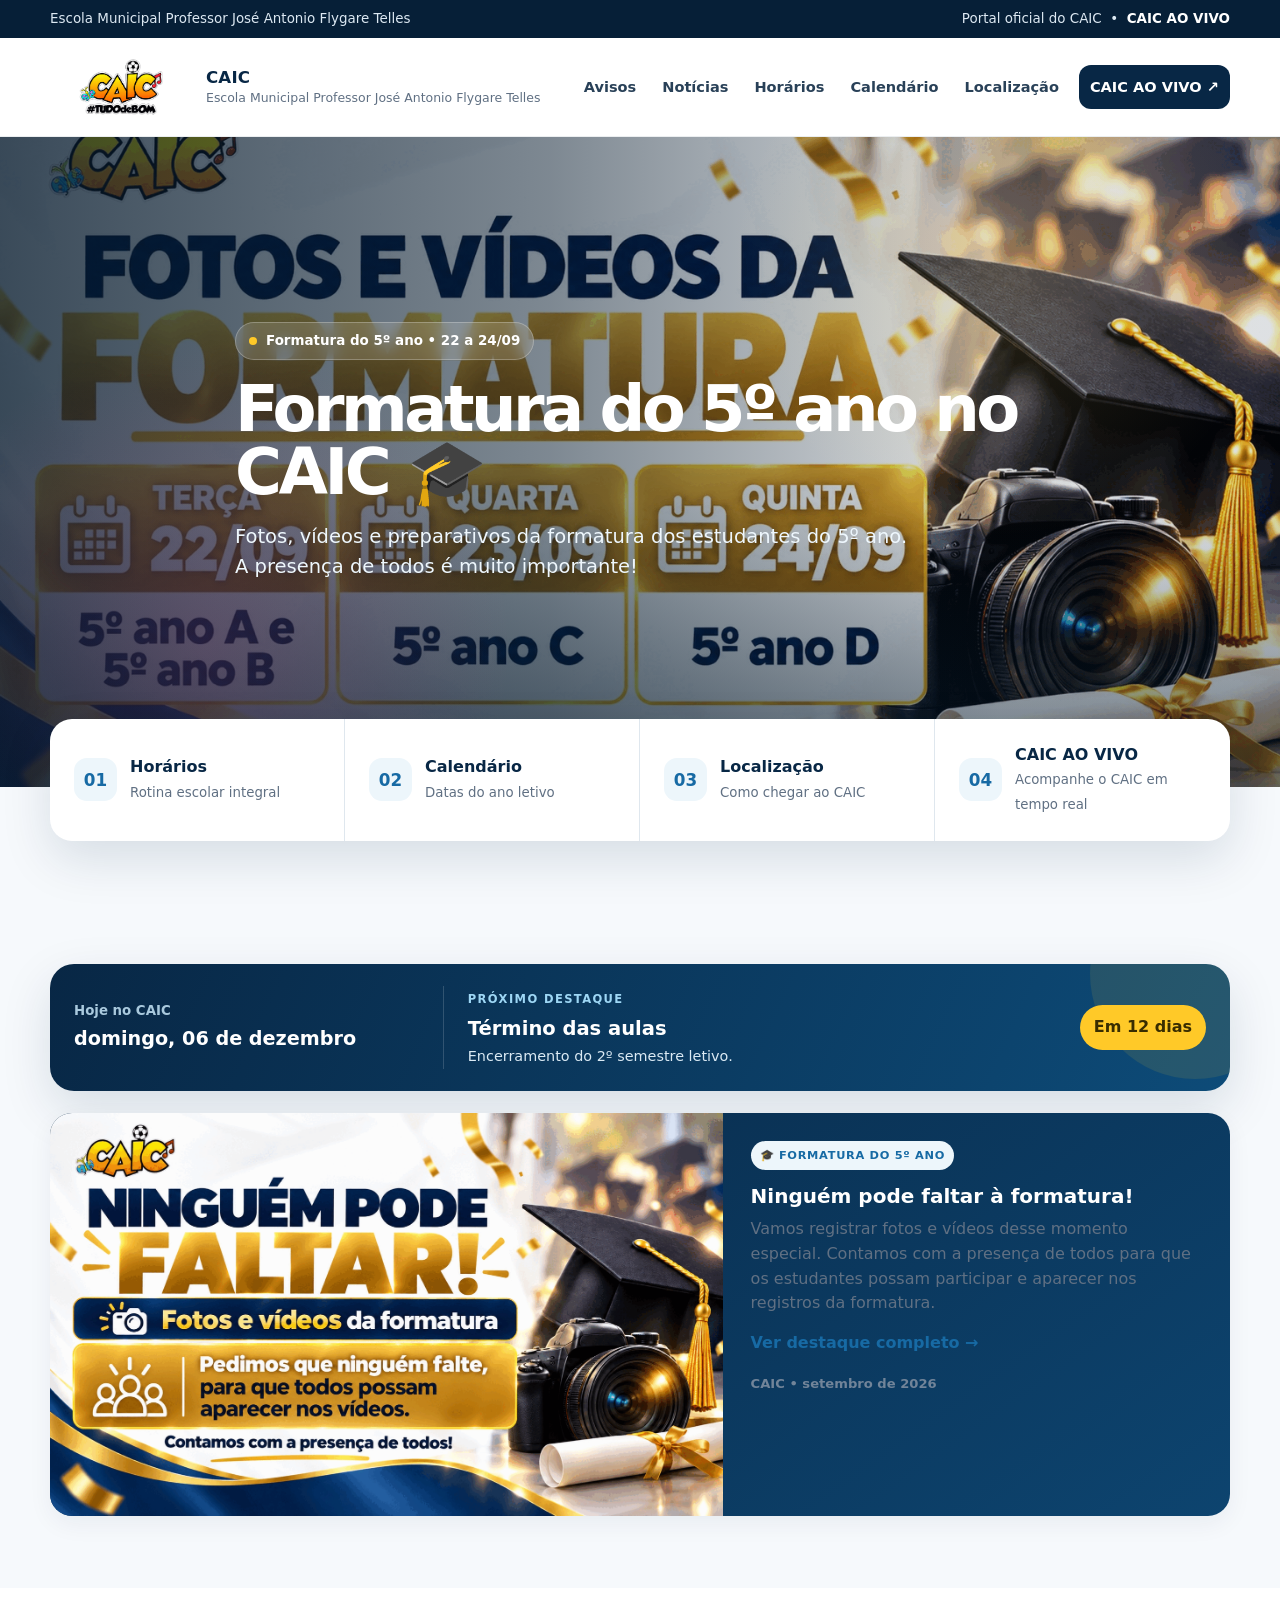
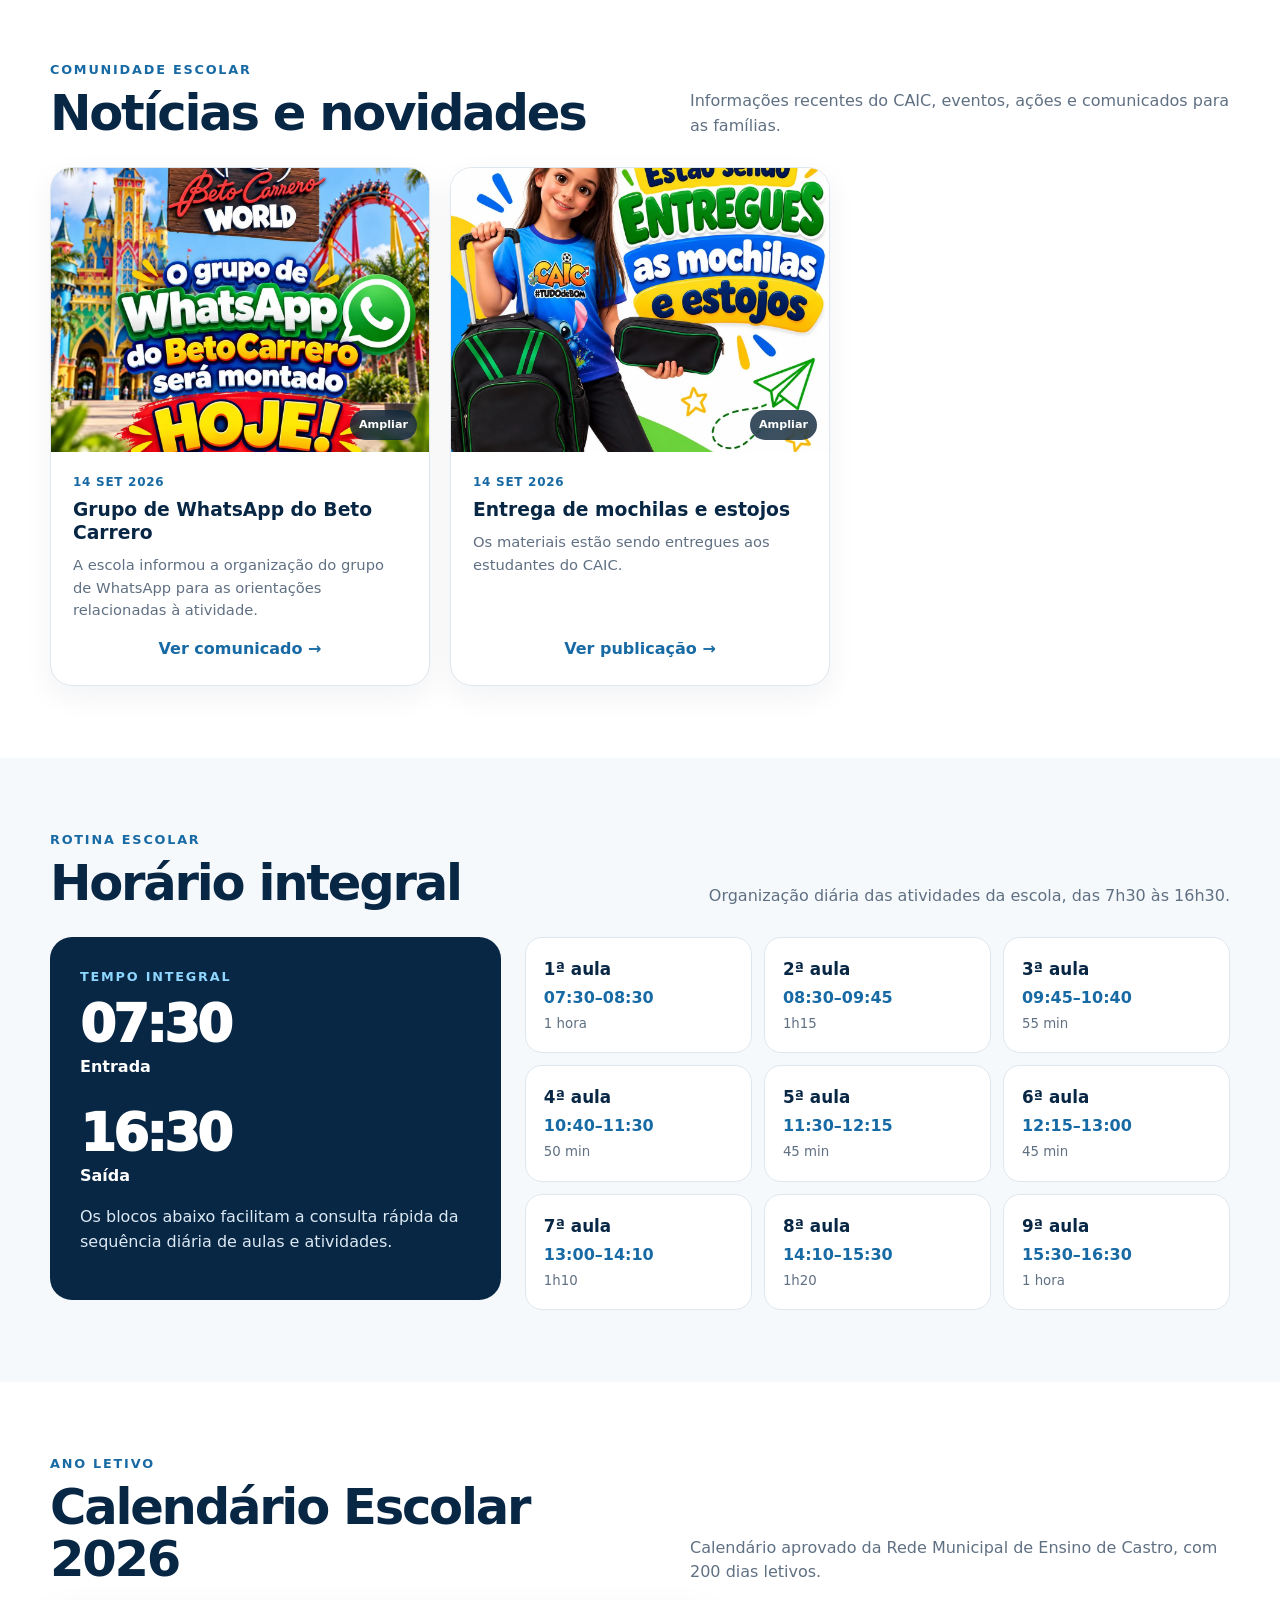
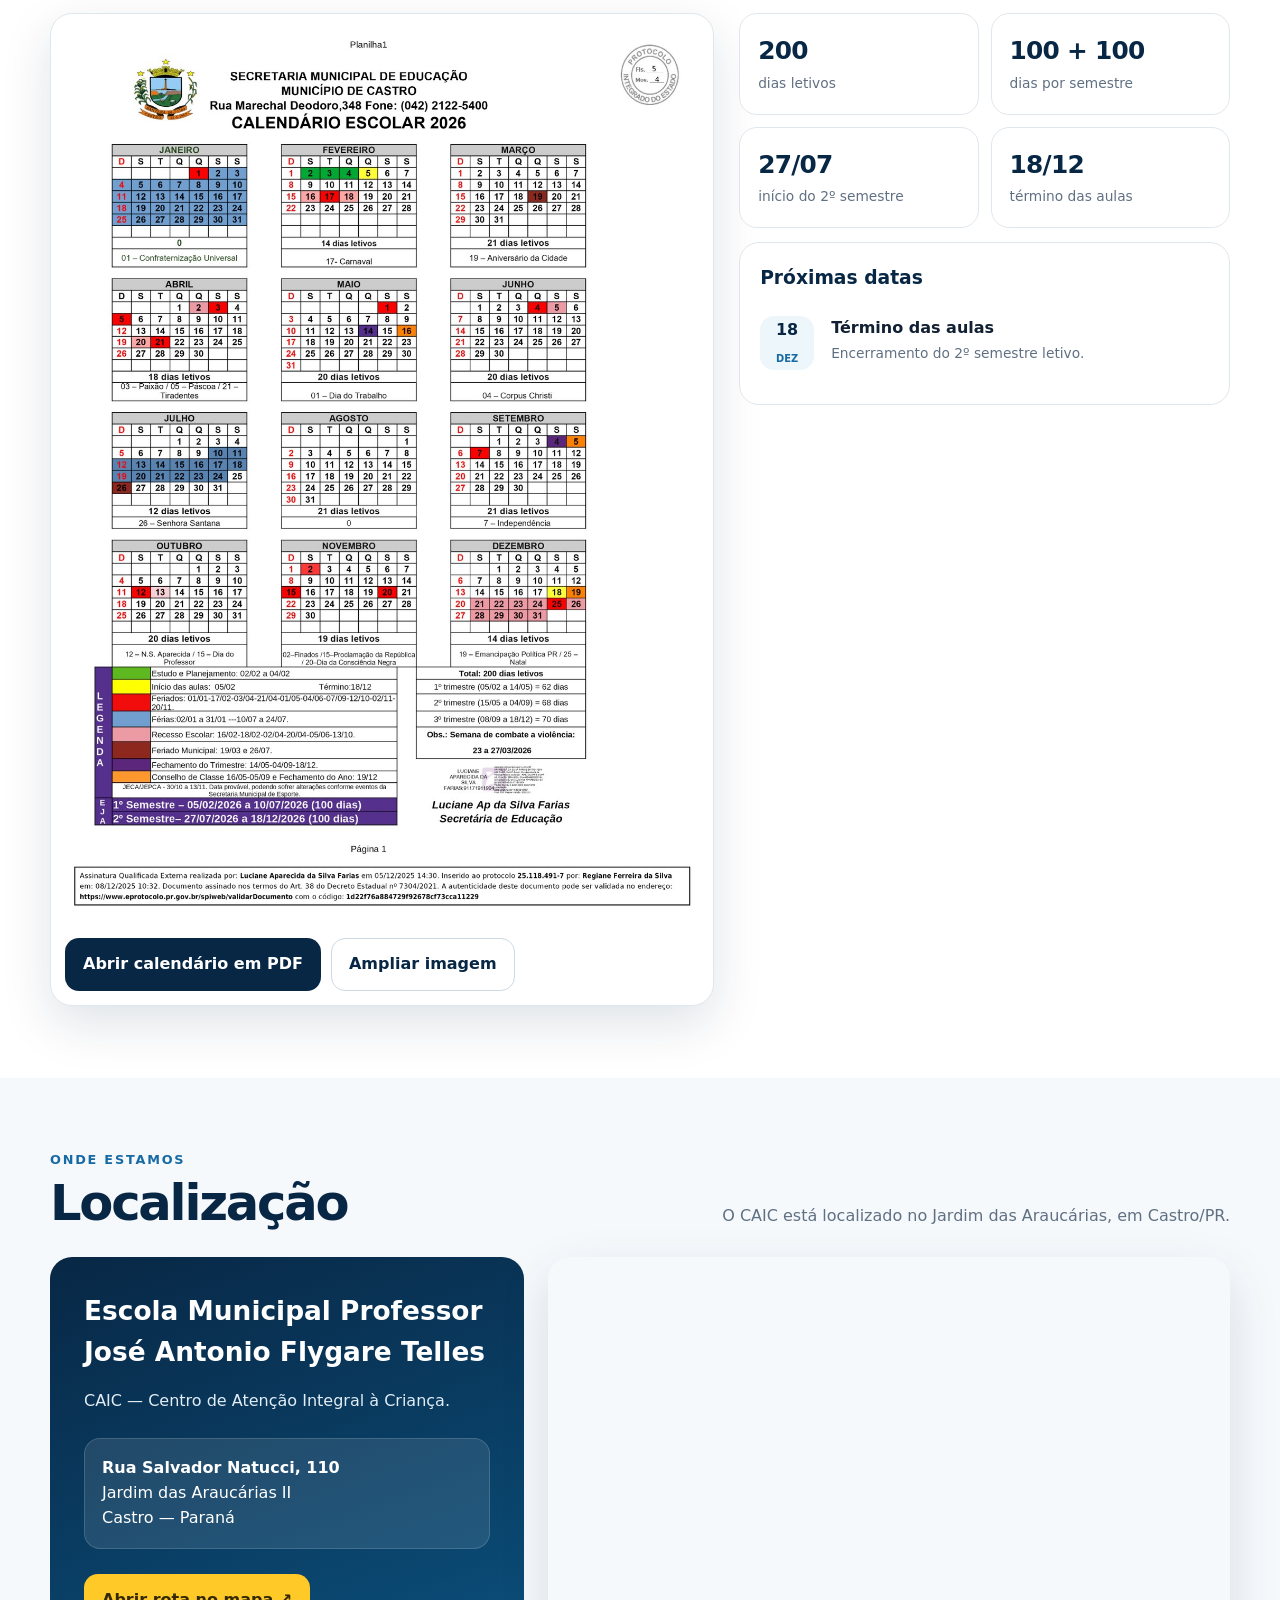
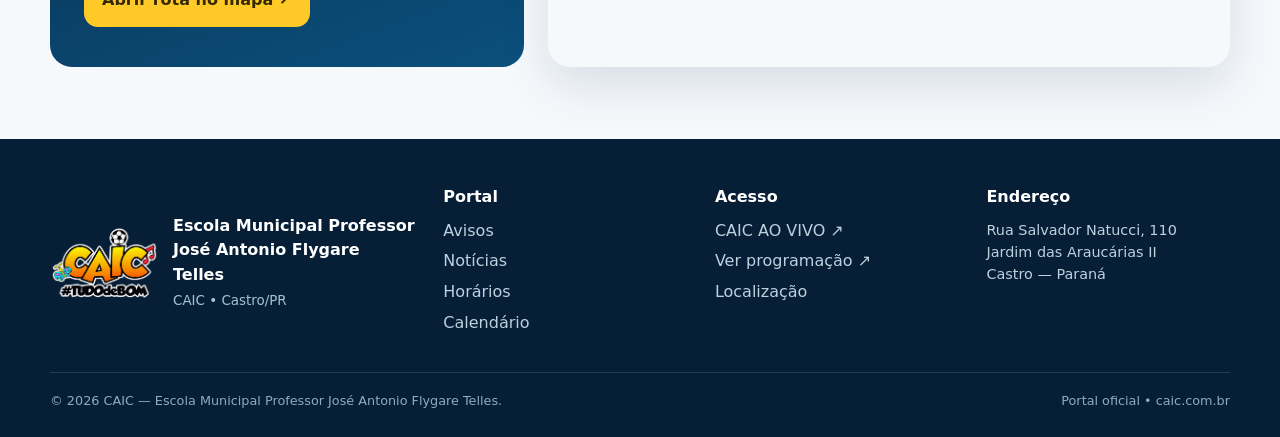
==== index.html @ 5f0a897b "Atualiza site para Formatura do 5º ano" ====
<!doctype html>
<html lang="pt-BR">
<head>
  <meta charset="utf-8" />
  <meta name="viewport" content="width=device-width,initial-scale=1" />
  <meta name="theme-color" content="#082745" />
  <meta name="description" content="Formatura do 5º ano no CAIC — fotos, vídeos e preparativos. Portal oficial do CAIC — Escola Municipal Professor José Antonio Flygare Telles, Castro/PR." />
  <meta name="robots" content="index,follow" />
  <link rel="canonical" href="https://caic.com.br/" />
  <meta property="og:type" content="website" />
  <meta property="og:locale" content="pt_BR" />
  <meta property="og:title" content="CAIC | Escola Municipal Professor José Antonio Flygare Telles" />
  <meta property="og:description" content="Avisos, notícias, horários e calendário do CAIC de Castro/PR." />
  <meta property="og:url" content="https://caic.com.br/" />
  <meta property="og:image" content="https://caic.com.br/assets/fotos_e_v%C3%ADdeos_da_formatura.png" />
  <title>Formatura do 5º ano | CAIC | Escola Municipal Professor José Antonio Flygare Telles</title>
  <style>
    :root{
      --navy:#082745; --navy-2:#0d3a61; --blue:#176aa4; --sky:#eaf5fb;
      --yellow:#ffc928; --orange:#ff8b15; --pink:#e81579; --ink:#122033;
      --muted:#607083; --paper:#fff; --line:#dfe7ee; --green:#32a65a;
      --red:#c43a46; --shadow:0 18px 50px rgba(8,39,69,.13); --radius:22px; --max:1180px;
    }
    *{box-sizing:border-box}
    html{scroll-behavior:smooth;scroll-padding-top:100px}
    body{margin:0;font-family:Inter,ui-sans-serif,system-ui,-apple-system,"Segoe UI",Roboto,Arial,sans-serif;color:var(--ink);background:#f6f9fc;line-height:1.55}
    body.modal-open{overflow:hidden}
    a{color:inherit;text-decoration:none} img{max-width:100%;display:block}
    button{font:inherit}
    .container{width:min(var(--max),calc(100% - 36px));margin:auto}

    .topbar{background:#061f37;color:#dce8f2;font-size:.84rem}
    .topbar .container{min-height:38px;display:flex;align-items:center;justify-content:space-between;gap:16px}
    .topbar a{font-weight:800;color:white}

    header{position:sticky;top:0;z-index:40;background:rgba(255,255,255,.95);backdrop-filter:blur(14px);border-bottom:1px solid rgba(8,39,69,.08)}
    nav{min-height:98px;display:flex;align-items:center;justify-content:space-between;gap:26px}
    .brand{display:flex;align-items:center;gap:14px;min-width:0}
    .brand img{width:142px;height:86px;object-fit:contain}
    .brand-copy{line-height:1.15}
    .brand-copy strong{display:block;color:var(--navy);font-size:1.04rem;letter-spacing:.01em}
    .brand-copy span{display:block;color:var(--muted);font-size:.78rem;margin-top:4px}
    .navlinks{display:flex;gap:4px;align-items:center}
    .navlinks a{padding:11px 11px;border-radius:12px;font-weight:760;color:#294158;font-size:.91rem}
    .navlinks a:hover{background:#eef5fa;color:var(--blue)}
    .navlinks .panel-btn{background:var(--navy);color:white;margin-left:5px}
    .navlinks .panel-btn:hover{background:var(--blue);color:white}
    .menu{display:none;border:0;background:#edf4f8;color:var(--navy);font-size:1.35rem;border-radius:12px;width:44px;height:44px;cursor:pointer}


    .hero::after{
      content:"";
      position:absolute;
      inset:0;
      pointer-events:none;
      background:
        radial-gradient(circle at 78% 20%, rgba(255,214,102,.16), transparent 24%),
        radial-gradient(circle at 16% 78%, rgba(242,73,154,.14), transparent 26%);
      z-index:0;
    }
    .hero .container{position:relative;z-index:1}

    .hero-promo{position:absolute;inset:0;z-index:3;opacity:0;pointer-events:none;transition:opacity .75s ease;overflow:hidden;background:#eef2f5}
    .hero-promo::before{content:"";position:absolute;inset:-28px;background:url('/assets/preparativos_da_formatura_do_5o_ano.png') center/cover no-repeat;filter:blur(24px) brightness(.82);transform:scale(1.08)}
    .hero-promo::after{content:"";position:absolute;inset:0;z-index:1;background:url('/assets/preparativos_da_formatura_do_5o_ano.png') center/contain no-repeat}
    .hero.promo-preparativos .hero-promo,.hero.promo-presenca .hero-promo{opacity:1}
    .hero.promo-presenca .hero-promo::before{background-image:url('/assets/ninguém_pode_faltar_formatura_em_destaque.png')}
    .hero.promo-presenca .hero-promo::after{background-image:url('/assets/ninguém_pode_faltar_formatura_em_destaque.png')}
    @media(max-width:620px){.hero-promo::before{filter:blur(18px) brightness(.82)}.hero-promo::after{background-size:contain;background-position:center;background-repeat:no-repeat}}


    .hero{min-height:650px;position:relative;display:grid;align-items:end;background-image:linear-gradient(90deg,rgba(4,25,44,.78) 0%,rgba(4,25,44,.51) 43%,rgba(4,25,44,.12) 78%),linear-gradient(0deg,rgba(4,25,44,.55),transparent 44%),url('/assets/fotos_e_vídeos_da_formatura.png');background-size:cover;background-position:center;color:white}
    .hero-inner{padding:90px 0 82px;max-width:810px}
    .eyebrow{display:inline-flex;align-items:center;gap:9px;background:rgba(255,255,255,.14);border:1px solid rgba(255,255,255,.25);padding:8px 13px;border-radius:999px;font-weight:780;font-size:.84rem;backdrop-filter:blur(8px)}
    .eyebrow i{width:8px;height:8px;border-radius:50%;background:var(--yellow)}
    h1{font-size:clamp(2.55rem,5vw,5.1rem);line-height:.98;margin:18px 0 18px;letter-spacing:-.055em;max-width:850px}
    .hero p{font-size:clamp(1rem,1.8vw,1.22rem);max-width:680px;color:#eef7fd;margin:0 0 28px}
    .cta{display:flex;gap:12px;flex-wrap:wrap}
    .btn{display:inline-flex;align-items:center;justify-content:center;gap:9px;padding:13px 17px;border-radius:14px;font-weight:850;border:1px solid transparent;cursor:pointer}
    .btn.primary{background:var(--yellow);color:#352900}.btn.primary:hover{filter:brightness(.97)}
    .btn.light{background:rgba(255,255,255,.12);border-color:rgba(255,255,255,.28);color:white;backdrop-filter:blur(8px)}
    .btn.dark{background:var(--navy);color:white}.btn.dark:hover{background:var(--blue)}
    .btn.outline{border-color:#cddae4;background:white;color:var(--navy)}

    .hero-strip{position:absolute;left:0;right:0;bottom:-54px}
    .quick{display:grid;grid-template-columns:repeat(4,1fr);background:white;border-radius:22px;box-shadow:var(--shadow);overflow:hidden}
    .quick a{padding:24px;display:flex;align-items:center;gap:13px;border-right:1px solid var(--line)}
    .quick a:last-child{border:0}.quick a:hover{background:#f8fbfd}
    .quick-icon{width:43px;height:43px;border-radius:13px;background:#edf6fb;color:var(--blue);display:grid;place-items:center;font-weight:900;font-size:1.05rem;flex:0 0 auto}
    .quick b{display:block;color:var(--navy)}.quick small{color:var(--muted)}

    main{padding-top:105px}.section{padding:72px 0}.section.alt{background:white}
    .section-head{display:flex;align-items:end;justify-content:space-between;gap:24px;margin-bottom:28px}
    .section-head .kicker,.kicker{font-size:.8rem;letter-spacing:.14em;text-transform:uppercase;font-weight:900;color:var(--blue)}
    .section-head h2{font-size:clamp(2rem,4vw,3.1rem);letter-spacing:-.045em;line-height:1.05;margin:7px 0 0;color:var(--navy)}
    .section-head p{max-width:540px;color:var(--muted);margin:0}
.today-card{margin-bottom:22px;background:linear-gradient(115deg,var(--navy),#0d4b78);color:white;border-radius:24px;padding:22px 24px;display:grid;grid-template-columns:.9fr 1.6fr auto;gap:24px;align-items:center;box-shadow:var(--shadow);overflow:hidden;position:relative}
    .today-card:after{content:"";position:absolute;width:210px;height:210px;border-radius:50%;background:rgba(255,201,40,.10);right:-70px;top:-95px}
    .today-date small{display:block;color:#a9c9dd;font-weight:750}.today-date strong{display:block;font-size:1.2rem;margin-top:3px}
    .today-next{border-left:1px solid rgba(255,255,255,.16);padding-left:24px}.today-next .label{font-size:.72rem;text-transform:uppercase;letter-spacing:.12em;color:#9ed7f5;font-weight:900}.today-next b{display:block;font-size:1.22rem;margin-top:3px}.today-next span{color:#dbeaf4;font-size:.9rem}
    .today-badge{position:relative;z-index:1;background:var(--yellow);color:#392d00;border-radius:999px;padding:10px 14px;font-weight:900;white-space:nowrap}

    .notice-grid{display:grid;grid-template-columns:1fr;gap:18px}
    .notice{background:white;border:1px solid var(--line);border-radius:var(--radius);padding:24px;box-shadow:0 8px 24px rgba(8,39,69,.06);position:relative;overflow:hidden}
    .notice-main{display:grid;grid-template-columns:minmax(0,1.14fr) minmax(0,.86fr);padding:0;background:linear-gradient(145deg,var(--navy),#0d446f);color:white;border:0}
    .notice-main-media{min-height:270px;background:#eaf0f5;overflow:hidden;cursor:pointer}
    .notice-main-media img{width:100%;height:100%;object-fit:cover}
    .notice-main-copy{padding:28px}
    .notice-main-copy p{color:#d9e8f4}
    .notice.featured{background:linear-gradient(145deg,var(--navy),#0d446f);color:white;border:0}
    .notice.urgent{border:2px solid rgba(232,21,121,.22);background:linear-gradient(145deg,#fff,#fff8fb)}
    .notice.featured p{color:#d9e8f4}.notice .tag{display:inline-flex;align-items:center;gap:6px;background:#edf6fb;color:var(--blue);font-size:.71rem;font-weight:900;padding:6px 9px;border-radius:999px;text-transform:uppercase;letter-spacing:.06em}
    .notice.urgent .tag{background:#ffe8f2;color:#b90a60}.notice.featured .tag{background:rgba(255,255,255,.13);color:#fff}
    .notice h3{font-size:1.25rem;margin:15px 0 8px;line-height:1.18}.notice p{color:var(--muted);margin:0}
    .notice .date{margin-top:18px;font-size:.82rem;font-weight:800;color:#718499}.notice.featured .date{color:#dcebf5}
    .text-link{border:0;background:none;padding:0;margin-top:15px;color:var(--blue);font-weight:900;cursor:pointer}.notice.featured .text-link{color:#fff}.text-link:hover{text-decoration:underline}


    .activity-alert{margin:0 0 22px;background:linear-gradient(120deg,#fff7db,#fff);border:2px solid rgba(255,201,40,.55);border-radius:22px;padding:22px 24px;display:grid;grid-template-columns:auto 1fr;gap:18px;align-items:start;box-shadow:0 8px 24px rgba(8,39,69,.06)}
    .activity-alert-icon{width:50px;height:50px;border-radius:16px;background:#fff0b8;display:grid;place-items:center;font-size:1.6rem}
    .activity-alert .tag{display:inline-flex;background:#fff0b8;color:#775c00;font-size:.72rem;font-weight:900;padding:6px 9px;border-radius:999px;text-transform:uppercase;letter-spacing:.06em}
    .activity-alert h3{margin:10px 0 6px;color:var(--navy);font-size:1.35rem;line-height:1.18}
    .activity-alert p{margin:0;color:var(--muted)}
    .activity-alert .date{margin-top:12px;color:#718499;font-size:.82rem;font-weight:800}

    .prep-feature{margin:0 0 30px;background:linear-gradient(135deg,#fff8fc,#f5fbff);border:1px solid var(--line);border-radius:26px;padding:24px;box-shadow:0 10px 30px rgba(8,39,69,.06)}
    .prep-copy{max-width:760px;margin-bottom:18px}
    .prep-copy h3{font-size:clamp(1.55rem,3vw,2.25rem);line-height:1.08;letter-spacing:-.035em;color:var(--navy);margin:7px 0 8px}
    .prep-copy p{color:var(--muted);margin:0}
    .prep-gallery{display:grid;grid-template-columns:repeat(3,1fr);gap:12px}
    .prep-photo{aspect-ratio:4/5;border-radius:17px;overflow:hidden;position:relative;cursor:pointer;background:#eaf0f5}
    .prep-photo img{width:100%;height:100%;object-fit:cover;transition:transform .25s ease}
    .prep-photo:hover img{transform:scale(1.035)}
    .prep-photo:after{content:"Ampliar";position:absolute;right:9px;bottom:9px;background:rgba(6,31,55,.78);color:#fff;padding:5px 8px;border-radius:999px;font-size:.68rem;font-weight:800;backdrop-filter:blur(8px)}

    .news-grid{display:grid;grid-template-columns:repeat(3,1fr);gap:20px}
    .news{background:#fff;border-radius:var(--radius);overflow:hidden;border:1px solid var(--line);box-shadow:0 10px 30px rgba(8,39,69,.06);display:flex;flex-direction:column;min-width:0;transition:transform .18s ease,box-shadow .18s ease}
    .news:hover{transform:translateY(-3px);box-shadow:0 17px 38px rgba(8,39,69,.11)}
    .news-media{aspect-ratio:4/3;background:#eaf0f5;overflow:hidden;position:relative;cursor:pointer}
    .news-media img{width:100%;height:100%;object-fit:cover;transition:transform .25s ease}.news:hover .news-media img{transform:scale(1.025)}
    .news-media.portrait img{object-position:center 25%}
    .news-media:after{content:"Ampliar";position:absolute;right:12px;bottom:12px;background:rgba(6,31,55,.78);color:white;padding:6px 9px;border-radius:999px;font-size:.7rem;font-weight:800;backdrop-filter:blur(8px)}
    .news-body{padding:21px 22px 23px;display:flex;flex-direction:column;flex:1}.news time{font-size:.75rem;font-weight:900;color:var(--blue);text-transform:uppercase;letter-spacing:.06em}
    .news h3{margin:8px 0 9px;color:var(--navy);line-height:1.22}.news p{margin:0;color:var(--muted);font-size:.92rem}.news .news-link{display:inline-block;margin-top:auto;padding-top:15px;color:var(--blue);font-weight:900}

    .schedule-wrap{display:grid;grid-template-columns:.78fr 1.22fr;gap:24px;align-items:start}.schedule-summary{background:var(--navy);color:white;padding:30px;border-radius:var(--radius);position:sticky;top:105px}.schedule-summary .bigtime{font-size:3.2rem;font-weight:920;line-height:1;margin:12px 0 5px;letter-spacing:-.05em}.schedule-summary p{color:#dce9f3}.periods{display:grid;grid-template-columns:repeat(3,1fr);gap:12px}.period{background:white;border:1px solid var(--line);border-radius:17px;padding:18px}.period b{display:block;color:var(--navy);font-size:1.05rem}.period span{display:block;color:var(--blue);font-weight:850;margin-top:4px}.period small{display:block;color:var(--muted);margin-top:3px}

    .calendar-layout{display:grid;grid-template-columns:1.15fr .85fr;gap:25px;align-items:start}.calendar-card{background:#fff;border:1px solid var(--line);border-radius:var(--radius);padding:14px;box-shadow:var(--shadow)}.calendar-card img{border-radius:14px;width:100%}.calendar-actions{display:flex;gap:10px;flex-wrap:wrap;margin-top:13px}.calendar-side{display:grid;gap:14px}.stat-grid{display:grid;grid-template-columns:repeat(2,1fr);gap:12px}.stat{background:white;border:1px solid var(--line);border-radius:18px;padding:18px}.stat strong{display:block;color:var(--navy);font-size:1.55rem;letter-spacing:-.03em}.stat span{color:var(--muted);font-size:.86rem}.event-list{background:white;border:1px solid var(--line);border-radius:20px;padding:20px}.event-list h3{margin:0 0 10px;color:var(--navy)}.event{display:grid;grid-template-columns:58px 1fr;gap:13px;padding:14px 0;border-top:1px solid var(--line)}.event:first-of-type{border-top:0}.event-date{width:54px;height:54px;border-radius:14px;background:#edf6fb;display:grid;place-items:center;text-align:center;color:var(--navy);font-weight:900;line-height:1}.event-date.school{background:#fff0f7;color:#b90a60}.event-date small{display:block;color:var(--blue);font-size:.62rem;text-transform:uppercase;margin-top:3px}.event-date.school small{color:#c52372}.event b{display:block}.event span{color:var(--muted);font-size:.86rem}.event-empty{padding:12px 0;color:var(--muted)}

    .location{display:grid;grid-template-columns:.82fr 1.18fr;gap:24px}.location-info{background:linear-gradient(160deg,var(--navy),#0b507c);color:white;padding:34px;border-radius:var(--radius)}.location-info h3{font-size:1.65rem;margin:0 0 14px}.location-info p{color:#e2edf5}.address{margin:25px 0;padding:17px;border-radius:16px;background:rgba(255,255,255,.1);border:1px solid rgba(255,255,255,.15)}.map{min-height:410px;border:0;width:100%;border-radius:var(--radius);box-shadow:var(--shadow)}

    footer{background:#061f37;color:#d7e6f1;padding:46px 0 26px}.footer-grid{display:grid;grid-template-columns:1.5fr 1fr 1fr 1fr;gap:28px}.footer-logo{display:flex;gap:15px;align-items:center}.footer-logo img{width:108px}.footer-logo strong{color:white;display:block}.footer-logo span{font-size:.84rem;color:#a9c0d2}.footer-title{font-weight:900;color:white;margin-bottom:9px}.footer-links a{display:block;color:#bdd0de;margin:6px 0}.footer-links a:hover{color:white}.footer-contact{color:#bdd0de;font-size:.9rem}.copyright{border-top:1px solid rgba(255,255,255,.12);margin-top:30px;padding-top:18px;font-size:.8rem;color:#91aabf;display:flex;justify-content:space-between;gap:20px;flex-wrap:wrap}

    .modal{position:fixed;inset:0;z-index:100;background:rgba(3,18,31,.76);display:none;align-items:center;justify-content:center;padding:24px;backdrop-filter:blur(5px)}
    .modal.open{display:flex}.modal-card{background:white;border-radius:24px;max-width:760px;width:min(100%,760px);max-height:min(88vh,900px);overflow:auto;box-shadow:0 30px 80px rgba(0,0,0,.3);position:relative}.modal-card.image-modal{max-width:min(92vw,1050px);background:#0b1823;padding:12px}.modal-card.image-modal img{max-height:82vh;width:100%;object-fit:contain;border-radius:16px}
    .modal-close{position:sticky;top:12px;margin-left:auto;margin-right:12px;z-index:3;width:40px;height:40px;border:0;border-radius:50%;background:#eef4f7;color:var(--navy);display:grid;place-items:center;font-size:1.35rem;cursor:pointer;float:right}.image-modal .modal-close{background:rgba(255,255,255,.93)}
    .modal-content{padding:30px 32px 32px}.modal-content .tag{display:inline-block;background:#edf6fb;color:var(--blue);font-size:.72rem;font-weight:900;padding:6px 9px;border-radius:999px;text-transform:uppercase;letter-spacing:.06em}.modal-content h3{font-size:1.75rem;line-height:1.15;color:var(--navy);margin:12px 0 18px}.modal-content p{color:#435568;margin:0 0 13px}.modal-content .signature{font-weight:800;color:var(--navy);margin-top:18px}

    @media(max-width:1020px){
      .brand img{width:122px;height:76px}.navlinks a{padding:10px 8px;font-size:.86rem}.footer-grid{grid-template-columns:1.5fr 1fr 1fr}
      .footer-grid>div:last-child{grid-column:2/4}
    }
    @media(max-width:920px){
      .navlinks{position:absolute;left:18px;right:18px;top:88px;background:white;border:1px solid var(--line);border-radius:18px;box-shadow:var(--shadow);padding:12px;display:none;flex-direction:column;align-items:stretch}.navlinks.open{display:flex}.menu{display:block}.brand-copy span{display:none}
      .hero{min-height:620px;background-position:center 20%}.quick{grid-template-columns:1fr 1fr}.quick a:nth-child(2){border-right:0}.quick a:nth-child(-n+2){border-bottom:1px solid var(--line)}
      .notice-grid{grid-template-columns:1fr}.news-grid{grid-template-columns:1fr 1fr}.schedule-wrap,.calendar-layout,.location{grid-template-columns:1fr}.schedule-summary{position:static}.periods{grid-template-columns:repeat(2,1fr)}
.today-card{grid-template-columns:1fr 1.4fr}.today-badge{grid-column:1/3;justify-self:start}.footer-grid{grid-template-columns:1fr 1fr}.footer-grid>div:last-child{grid-column:auto}
    }
    @media(max-width:620px){
      .container{width:min(100% - 24px,var(--max))}.topbar .container{font-size:.76rem}.topbar .container span:first-child{display:none}
      nav{min-height:82px}.brand img{width:104px;height:66px}.brand-copy strong{font-size:.95rem}.hero{min-height:590px;background-position:58% 22%}.hero-inner{padding:72px 0 112px}.hero p{font-size:1rem}.hero-strip{bottom:-94px}.quick a{padding:17px 14px;gap:9px}.quick-icon{width:38px;height:38px}.quick small{font-size:.72rem}
      main{padding-top:145px}.section{padding:54px 0}.section-head{display:block}.section-head p{margin-top:13px}.today-card{grid-template-columns:1fr;padding:20px;gap:15px}.today-next{border-left:0;border-top:1px solid rgba(255,255,255,.16);padding-left:0;padding-top:14px}.today-badge{grid-column:auto}
      .news-grid{grid-template-columns:1fr}.notice-main{grid-template-columns:1fr}.notice-main-media{min-height:0;aspect-ratio:5/3}.news-media{aspect-ratio:1/1}.periods{grid-template-columns:1fr 1fr}.period{padding:15px}.stat-grid{grid-template-columns:1fr 1fr}.calendar-actions .btn{width:100%}.footer-grid{grid-template-columns:1fr}.modal{padding:12px}.modal-content{padding:24px 22px 28px}.modal-content h3{font-size:1.45rem}
    }

    @media(max-width:920px){.prep-gallery{grid-template-columns:repeat(2,1fr)}}
    @media(max-width:620px){.activity-alert{grid-template-columns:1fr;padding:20px}.activity-alert-icon{width:44px;height:44px}.prep-feature{padding:18px}.prep-gallery{grid-template-columns:1fr}.prep-photo{aspect-ratio:4/3}}
  </style>
  <script type="application/ld+json">
  {
    "@context":"https://schema.org",
    "@type":"School",
    "name":"Escola Municipal Professor José Antonio Flygare Telles — CAIC",
    "url":"https://caic.com.br/",
    "address":{"@type":"PostalAddress","streetAddress":"Rua Salvador Natucci, 110","addressLocality":"Castro","addressRegion":"PR","addressCountry":"BR"}
  }
  </script>
</head>
<body>
  <div class="topbar"><div class="container"><span>Escola Municipal Professor José Antonio Flygare Telles</span><span>Portal oficial do CAIC &nbsp;•&nbsp; <a href="/painel">CAIC AO VIVO</a></span></div></div>

  <header>
    <nav class="container">
      <a class="brand" href="#inicio" aria-label="CAIC - início">
        <img src="assets/logo-caic.png" alt="Logo CAIC #TUDOdeBOM" />
        <div class="brand-copy"><strong>CAIC</strong><span>Escola Municipal Professor José Antonio Flygare Telles</span></div>
      </a>
      <button class="menu" aria-label="Abrir menu" aria-expanded="false">☰</button>
      <div class="navlinks">
        <a href="#avisos">Avisos</a><a href="#noticias">Notícias</a><a href="#horarios">Horários</a><a href="#calendario">Calendário</a><a href="#localizacao">Localização</a><a class="panel-btn" href="/painel">CAIC AO VIVO ↗</a>
      </div>
    </nav>
  </header>

  <section class="hero" id="inicio">
    <div class="hero-promo" aria-hidden="true"></div>
    <div class="container hero-inner">
      <span class="eyebrow"><i></i> Formatura do 5º ano • 22 a 24/09</span>
      <h1>Formatura do 5º ano no CAIC 🎓</h1>
      <p>Fotos, vídeos e preparativos da formatura dos estudantes do 5º ano. A presença de todos é muito importante!</p>
      
    </div>
    <div class="hero-strip"><div class="container quick">
      <a href="#horarios"><span class="quick-icon">01</span><span><b>Horários</b><small>Rotina escolar integral</small></span></a>
      <a href="#calendario"><span class="quick-icon">02</span><span><b>Calendário</b><small>Datas do ano letivo</small></span></a>
      <a href="#localizacao"><span class="quick-icon">03</span><span><b>Localização</b><small>Como chegar ao CAIC</small></span></a>
      <a href="/painel"><span class="quick-icon">04</span><span><b>CAIC AO VIVO</b><small>Acompanhe o CAIC em tempo real</small></span></a>
    </div></div>
  </section>

  <main>
<section class="section" id="avisos"><div class="container">
      <div class="today-card" aria-live="polite">
        <div class="today-date"><small>Hoje no CAIC</small><strong id="todayDate">Carregando data…</strong></div>
        <div class="today-next"><span class="label">Próximo destaque</span><b id="nextEventTitle">Carregando…</b><span id="nextEventDesc"></span></div>
        <div class="today-badge" id="nextEventBadge">Em breve</div>
      </div>

      <div class="notice-grid">
        <article class="notice notice-main">
          <div class="notice-main-media" data-image="assets/ninguém_pode_faltar_formatura_em_destaque.png" data-alt="Ninguém pode faltar à formatura do 5º ano"><img loading="eager" src="assets/ninguém_pode_faltar_formatura_em_destaque.png" alt="Ninguém pode faltar à formatura do 5º ano"></div>
          <div class="notice-main-copy"><span class="tag">🎓 Formatura do 5º ano</span><h3>Ninguém pode faltar à formatura!</h3><p>Vamos registrar fotos e vídeos desse momento especial. Contamos com a presença de todos para que os estudantes possam participar e aparecer nos registros da formatura.</p><button class="text-link news-link" data-image="assets/ninguém_pode_faltar_formatura_em_destaque.png" data-alt="Ninguém pode faltar à formatura do 5º ano">Ver destaque completo →</button><div class="date">CAIC • setembro de 2026</div></div>
        </article>
      </div>
    </div></section>

    <section class="section alt" id="noticias"><div class="container">
      <div class="section-head"><div><div class="kicker">Comunidade escolar</div><h2>Notícias e novidades</h2></div><p>Informações recentes do CAIC, eventos, ações e comunicados para as famílias.</p></div>

      <div class="news-grid">
        
        
        
        <article class="news">
          <div class="news-media" data-image="assets/noticias/grupo-beto-carrero.webp" data-alt="Grupo de WhatsApp do Beto Carrero será montado hoje"><img loading="lazy" src="assets/noticias/grupo-beto-carrero.webp" alt="Grupo de WhatsApp do Beto Carrero será montado hoje"></div>
          <div class="news-body"><time>14 set 2026</time><h3>Grupo de WhatsApp do Beto Carrero</h3><p>A escola informou a organização do grupo de WhatsApp para as orientações relacionadas à atividade.</p><button class="text-link news-link" data-image="assets/noticias/grupo-beto-carrero.webp" data-alt="Grupo de WhatsApp do Beto Carrero">Ver comunicado →</button></div>
        </article>
        
        <article class="news">
          <div class="news-media" data-image="assets/noticias/mochilas-estojos.webp" data-alt="Entrega de mochilas e estojos"><img loading="lazy" src="assets/noticias/mochilas-estojos.webp" alt="Entrega de mochilas e estojos"></div>
          <div class="news-body"><time>14 set 2026</time><h3>Entrega de mochilas e estojos</h3><p>Os materiais estão sendo entregues aos estudantes do CAIC.</p><button class="text-link news-link" data-image="assets/noticias/mochilas-estojos.webp" data-alt="Entrega de mochilas e estojos">Ver publicação →</button></div>
        </article>
      </div>
    </div></section>

    <section class="section" id="horarios"><div class="container">
      <div class="section-head"><div><div class="kicker">Rotina escolar</div><h2>Horário integral</h2></div><p>Organização diária das atividades da escola, das 7h30 às 16h30.</p></div>
      <div class="schedule-wrap">
        <aside class="schedule-summary"><div class="kicker" style="color:#8fd6ff">Tempo integral</div><div class="bigtime">07:30</div><strong>Entrada</strong><div class="bigtime" style="margin-top:28px">16:30</div><strong>Saída</strong><p>Os blocos abaixo facilitam a consulta rápida da sequência diária de aulas e atividades.</p></aside>
        <div class="periods">
          <div class="period"><b>1ª aula</b><span>07:30–08:30</span><small>1 hora</small></div><div class="period"><b>2ª aula</b><span>08:30–09:45</span><small>1h15</small></div><div class="period"><b>3ª aula</b><span>09:45–10:40</span><small>55 min</small></div><div class="period"><b>4ª aula</b><span>10:40–11:30</span><small>50 min</small></div><div class="period"><b>5ª aula</b><span>11:30–12:15</span><small>45 min</small></div><div class="period"><b>6ª aula</b><span>12:15–13:00</span><small>45 min</small></div><div class="period"><b>7ª aula</b><span>13:00–14:10</span><small>1h10</small></div><div class="period"><b>8ª aula</b><span>14:10–15:30</span><small>1h20</small></div><div class="period"><b>9ª aula</b><span>15:30–16:30</span><small>1 hora</small></div>
        </div>
      </div>
    </div></section>

    <section class="section alt" id="calendario"><div class="container">
      <div class="section-head"><div><div class="kicker">Ano letivo</div><h2>Calendário Escolar 2026</h2></div><p>Calendário aprovado da Rede Municipal de Ensino de Castro, com 200 dias letivos.</p></div>
      <div class="calendar-layout">
        <div class="calendar-card"><img src="assets/calendario-2026.jpg" alt="Calendário Escolar Municipal de Castro 2026" /><div class="calendar-actions"><a class="btn dark" href="docs/calendario-escolar-2026.pdf" target="_blank" rel="noopener">Abrir calendário em PDF</a><a class="btn outline" href="assets/calendario-2026.jpg" target="_blank">Ampliar imagem</a></div></div>
        <div class="calendar-side">
          <div class="stat-grid"><div class="stat"><strong>200</strong><span>dias letivos</span></div><div class="stat"><strong>100 + 100</strong><span>dias por semestre</span></div><div class="stat"><strong>27/07</strong><span>início do 2º semestre</span></div><div class="stat"><strong>18/12</strong><span>término das aulas</span></div></div>
          <div class="event-list"><h3>Próximas datas</h3><div id="eventList"></div></div>
        </div>
      </div>
    </div></section>

    <section class="section" id="localizacao"><div class="container">
      <div class="section-head"><div><div class="kicker">Onde estamos</div><h2>Localização</h2></div><p>O CAIC está localizado no Jardim das Araucárias, em Castro/PR.</p></div>
      <div class="location">
        <div class="location-info"><h3>Escola Municipal Professor José Antonio Flygare Telles</h3><p>CAIC — Centro de Atenção Integral à Criança.</p><div class="address"><strong>Rua Salvador Natucci, 110</strong><br>Jardim das Araucárias II<br>Castro — Paraná</div><a class="btn primary" href="https://www.google.com/maps/search/?api=1&query=Rua+Salvador+Natucci+110+Castro+PR" target="_blank" rel="noopener">Abrir rota no mapa ↗</a></div>
        <iframe class="map" loading="lazy" title="Mapa da localização do CAIC" referrerpolicy="no-referrer-when-downgrade" src="https://www.google.com/maps?q=Rua%20Salvador%20Natucci%20110%20Castro%20PR&output=embed"></iframe>
      </div>
    </div></section>
  </main>

  <footer><div class="container">
    <div class="footer-grid">
      <div class="footer-logo"><img src="assets/logo-caic.png" alt="Logo CAIC"><div><strong>Escola Municipal Professor José Antonio Flygare Telles</strong><span>CAIC • Castro/PR</span></div></div>
      <div><div class="footer-title">Portal</div><div class="footer-links"><a href="#avisos">Avisos</a><a href="#noticias">Notícias</a><a href="#horarios">Horários</a><a href="#calendario">Calendário</a></div></div>
      <div><div class="footer-title">Acesso</div><div class="footer-links"><a href="/painel">CAIC AO VIVO ↗</a><a href="docs/calendario-escolar-2026.pdf" target="_blank">Ver programação ↗</a><a href="#localizacao">Localização</a></div></div>
      <div><div class="footer-title">Endereço</div><div class="footer-contact">Rua Salvador Natucci, 110<br>Jardim das Araucárias II<br>Castro — Paraná</div></div>
    </div>
    <div class="copyright"><span>© 2026 CAIC — Escola Municipal Professor José Antonio Flygare Telles.</span><span>Portal oficial • caic.com.br</span></div>
  </div></footer>

  <div class="modal" id="modal" role="dialog" aria-modal="true" aria-hidden="true">
    <div class="modal-card" id="modalCard"><button class="modal-close" aria-label="Fechar">×</button><div id="modalBody"></div></div>
  </div>

  <script>
    
    // Slider automático da Formatura do 5º ano: capa, preparativos e presença.
    const heroEl=document.querySelector('.hero');
    if(heroEl){let slide=0;const slideClasses=['promo-preparativos','promo-presenca'];setInterval(()=>{heroEl.classList.remove('promo-preparativos','promo-presenca');if(slide<slideClasses.length)heroEl.classList.add(slideClasses[slide]);slide=(slide+1)%(slideClasses.length+1)},8000)}

    const menuBtn=document.querySelector('.menu');
    const navLinks=document.querySelector('.navlinks');
    menuBtn.addEventListener('click',()=>{const open=navLinks.classList.toggle('open');menuBtn.setAttribute('aria-expanded',open?'true':'false')});
    document.querySelectorAll('.navlinks a').forEach(a=>a.addEventListener('click',()=>{navLinks.classList.remove('open');menuBtn.setAttribute('aria-expanded','false')}));

    const notices={
      'prova-parana':{
        tag:'Coordenação • Prova Paraná',title:'Presença importante na Prova Paraná',
        paragraphs:['Boa tarde, queridos responsáveis!','Amanhã os pequenos realizarão a Prova Paraná. Solicitamos encarecidamente que eles NÃO FALTEM 🧡','Agradecemos desde já a compreensão e colaboração.']
      }
    };

    const modal=document.getElementById('modal'),modalCard=document.getElementById('modalCard'),modalBody=document.getElementById('modalBody');
    function openTextModal(key){const n=notices[key];if(!n)return;modalCard.className='modal-card';modalBody.innerHTML=`<div class="modal-content"><span class="tag">${n.tag}</span><h3>${n.title}</h3>${n.paragraphs.map(p=>`<p>${p}</p>`).join('')}</div>`;openModal()}
    function openImageModal(src,alt='Publicação do CAIC'){modalCard.className='modal-card image-modal';modalBody.innerHTML=`<img src="${src}" alt="${alt.replaceAll('"','&quot;')}">`;openModal()}
    function openModal(){modal.classList.add('open');modal.setAttribute('aria-hidden','false');document.body.classList.add('modal-open')}
    function closeModal(){modal.classList.remove('open');modal.setAttribute('aria-hidden','true');document.body.classList.remove('modal-open')}
    document.querySelector('.modal-close').addEventListener('click',closeModal);modal.addEventListener('click',e=>{if(e.target===modal)closeModal()});document.addEventListener('keydown',e=>{if(e.key==='Escape')closeModal()});
    document.querySelectorAll('[data-notice]').forEach(el=>el.addEventListener('click',()=>openTextModal(el.dataset.notice)));
    document.querySelectorAll('[data-image]').forEach(el=>el.addEventListener('click',()=>openImageModal(el.dataset.image,el.dataset.alt||'')));

    const schoolEvents=[
      {date:'2026-09-18T07:30:00-03:00',day:18,mon:'SET',title:'Prova Paraná',desc:'Presença dos estudantes é muito importante.',type:'school'},
      {date:'2026-09-22T00:00:00-03:00',day:22,mon:'SET',title:'Fotos e vídeos da formatura • 5º A e 5º B',desc:'Registro especial da formatura do 5º ano.',type:'school'},
      {date:'2026-09-23T00:00:00-03:00',day:23,mon:'SET',title:'Fotos e vídeos da formatura • 5º C',desc:'Registro especial da formatura do 5º ano.',type:'school'},
      {date:'2026-09-24T00:00:00-03:00',day:24,mon:'SET',title:'Fotos e vídeos da formatura • 5º D',desc:'Registro especial da formatura do 5º ano.',type:'school'},
      {date:'2026-10-12T00:00:00-03:00',day:12,mon:'OUT',title:'N. S. Aparecida',desc:'Feriado nacional.'},
      {date:'2026-10-13T00:00:00-03:00',day:13,mon:'OUT',title:'Recesso escolar',desc:'Data prevista no calendário municipal.'},
      {date:'2026-10-30T00:00:00-03:00',day:30,mon:'OUT',title:'Início JECA/JEPCA',desc:'Período previsto até 13/11.'},
      {date:'2026-11-02T00:00:00-03:00',day:2,mon:'NOV',title:'Finados',desc:'Feriado nacional.'},
      {date:'2026-11-15T00:00:00-03:00',day:15,mon:'NOV',title:'Proclamação da República',desc:'Feriado nacional.'},
      {date:'2026-11-20T00:00:00-03:00',day:20,mon:'NOV',title:'Dia da Consciência Negra',desc:'Feriado.'},
      {date:'2026-12-18T16:30:00-03:00',day:18,mon:'DEZ',title:'Término das aulas',desc:'Encerramento do 2º semestre letivo.'}
    ];
    const now=new Date(); const todayStart=new Date(now.getFullYear(),now.getMonth(),now.getDate());
    document.getElementById('todayDate').textContent=new Intl.DateTimeFormat('pt-BR',{weekday:'long',day:'2-digit',month:'long'}).format(now);
    const upcoming=schoolEvents.filter(e=>new Date(e.date)>=todayStart).sort((a,b)=>new Date(a.date)-new Date(b.date));
    const next=upcoming[0];
    if(next){
      document.getElementById('nextEventTitle').textContent=next.title;document.getElementById('nextEventDesc').textContent=next.desc;
      const eventDate=new Date(next.date);const diff=Math.ceil((new Date(eventDate.getFullYear(),eventDate.getMonth(),eventDate.getDate())-todayStart)/86400000);
      document.getElementById('nextEventBadge').textContent=diff===0?'Hoje':diff===1?'Amanhã':`Em ${diff} dias`;
    }else{document.getElementById('nextEventTitle').textContent='Ano letivo em andamento';document.getElementById('nextEventDesc').textContent='Consulte o calendário completo abaixo.';document.getElementById('nextEventBadge').textContent='2026'}
    const eventList=document.getElementById('eventList');
    const list=upcoming.slice(0,5);
    eventList.innerHTML=list.length?list.map(e=>`<div class="event"><div class="event-date ${e.type==='school'?'school':''}">${String(e.day).padStart(2,'0')}<small>${e.mon}</small></div><div><b>${e.title}</b><span>${e.desc}</span></div></div>`).join(''):'<div class="event-empty">Não há outras datas futuras cadastradas neste calendário.</div>';
  </script>
</body>
</html>
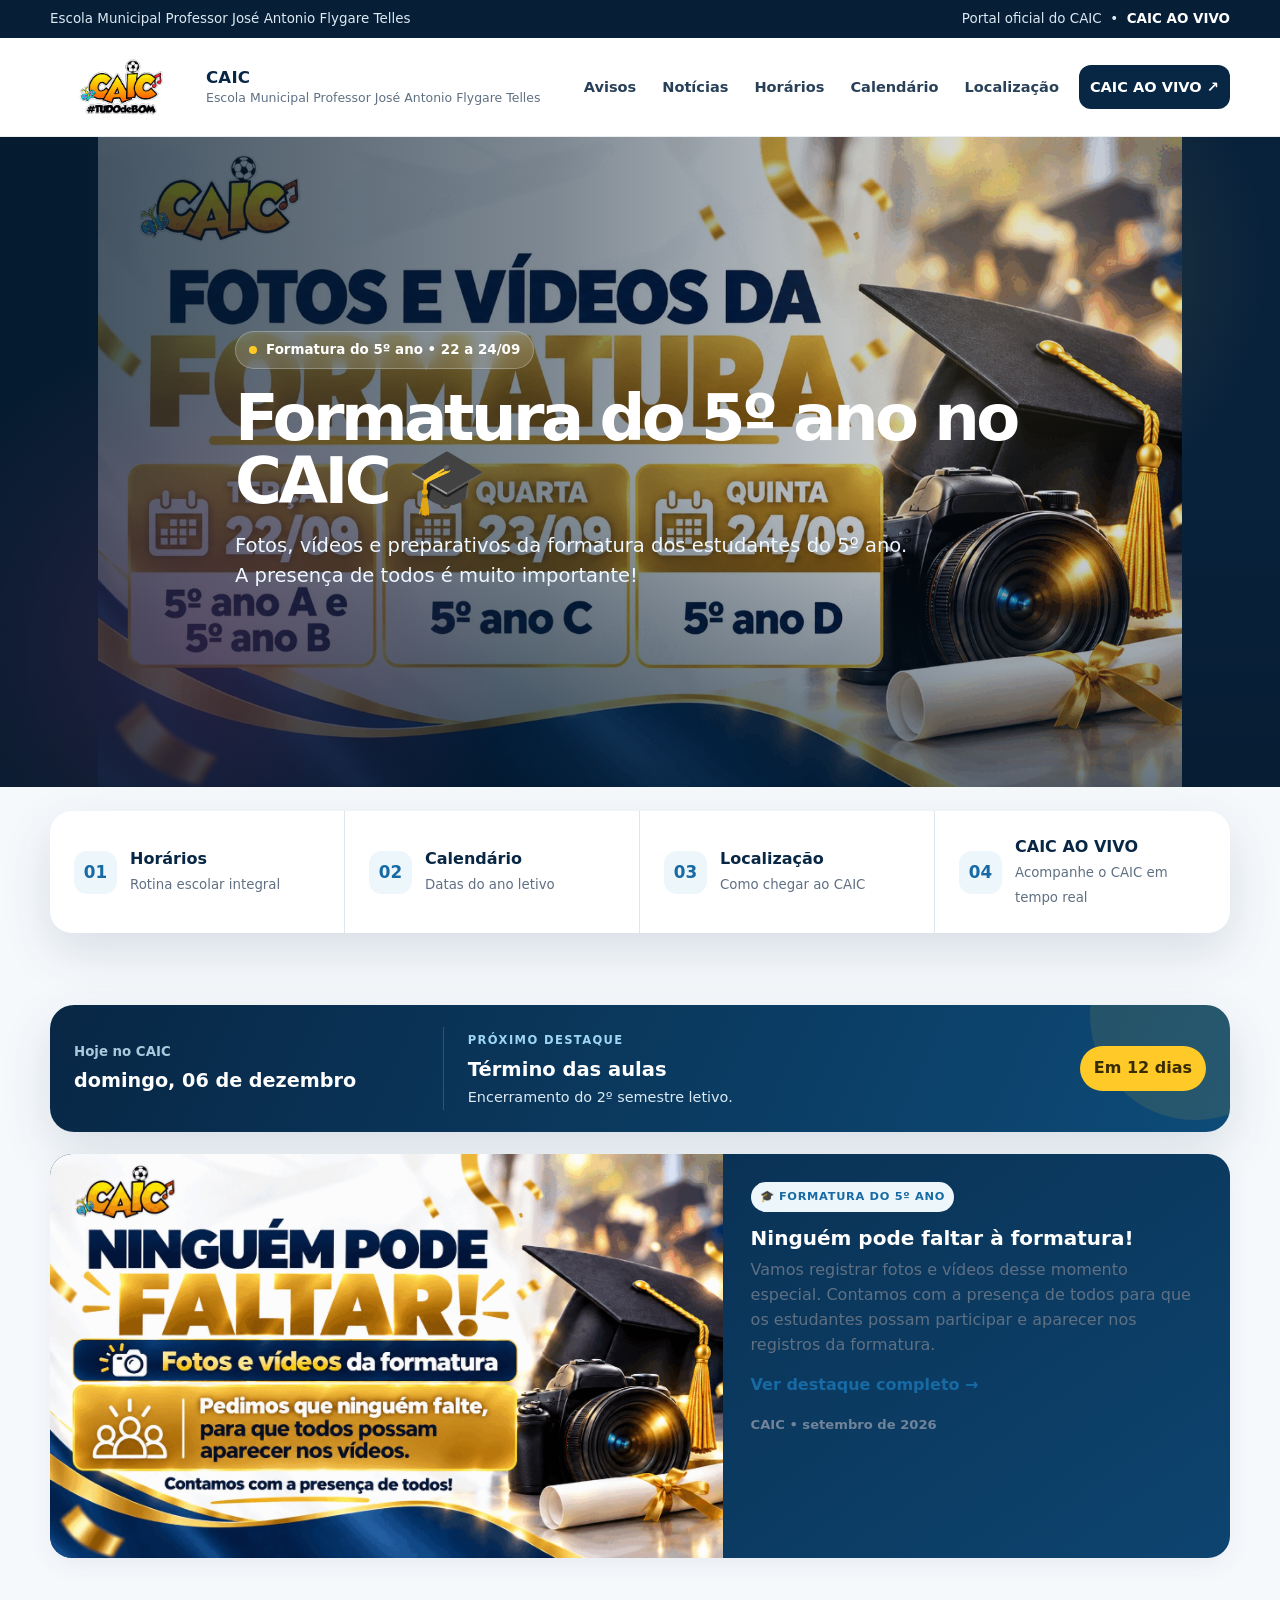
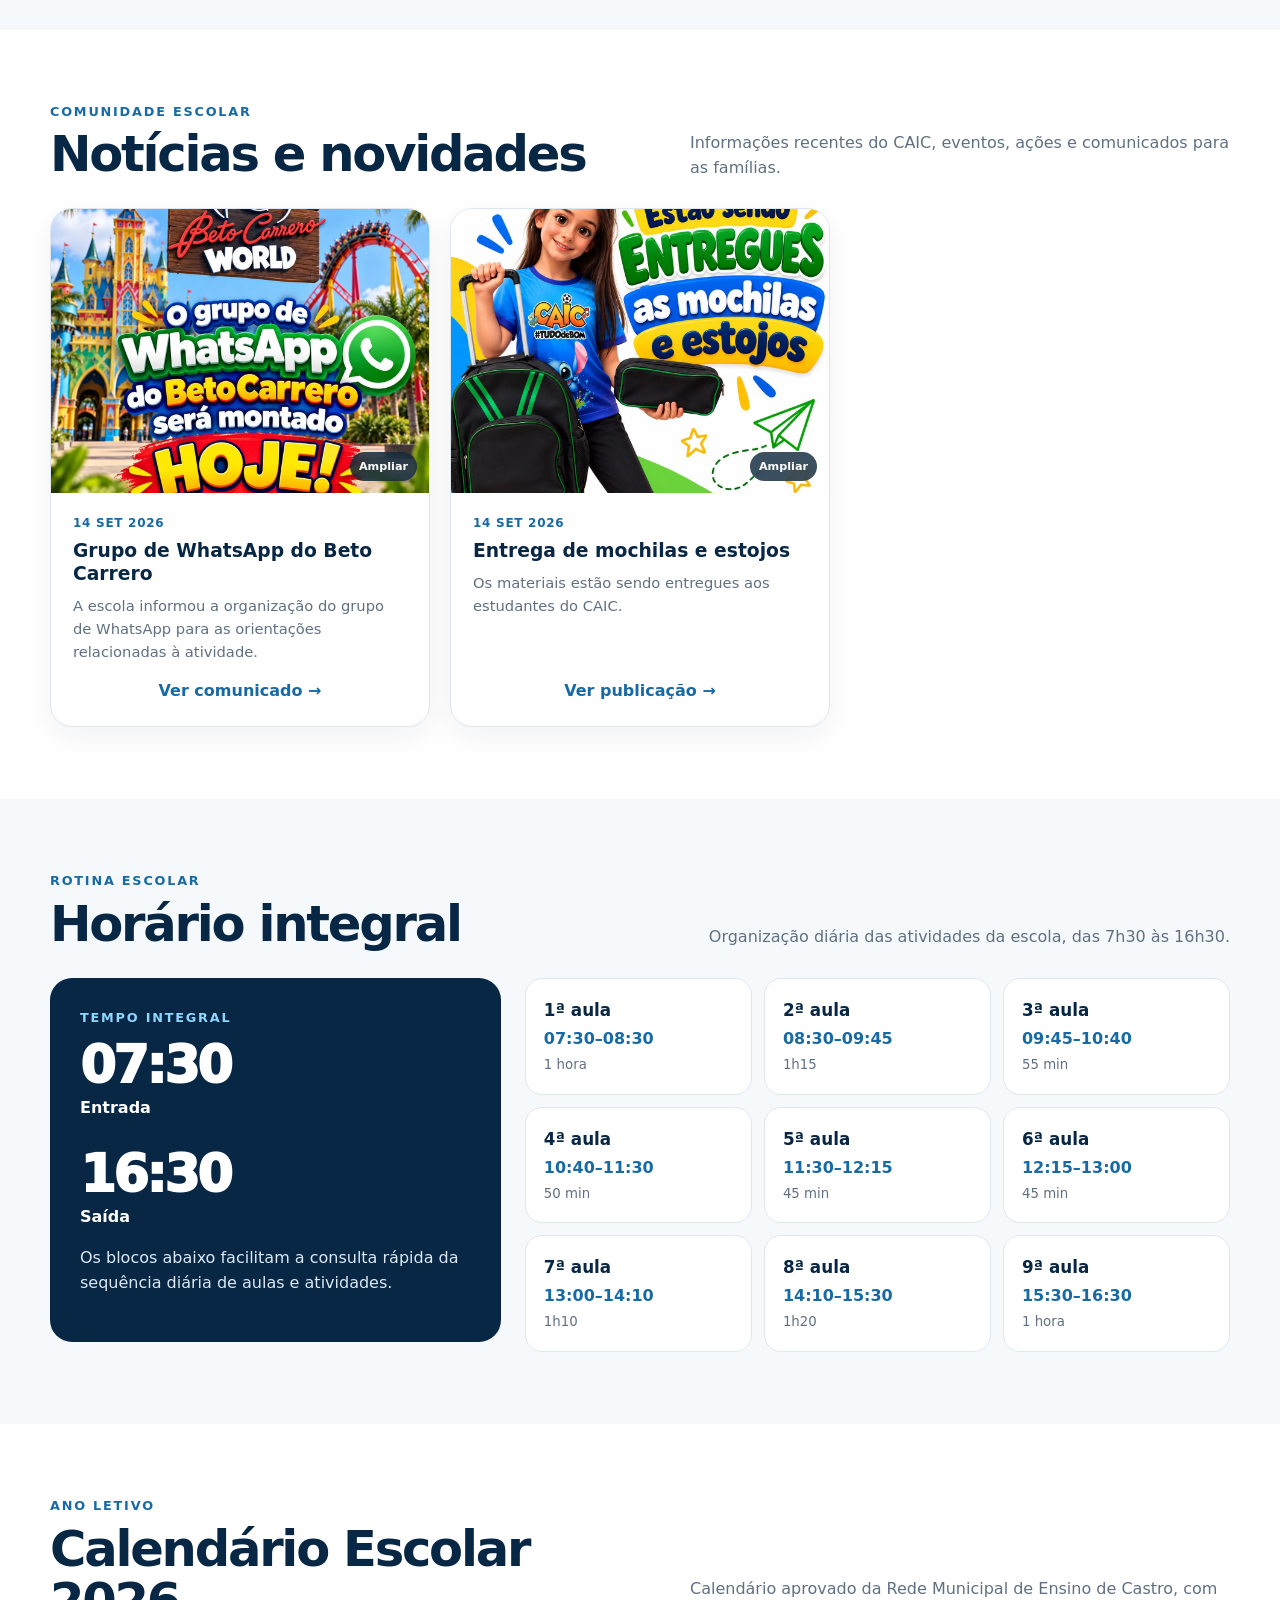
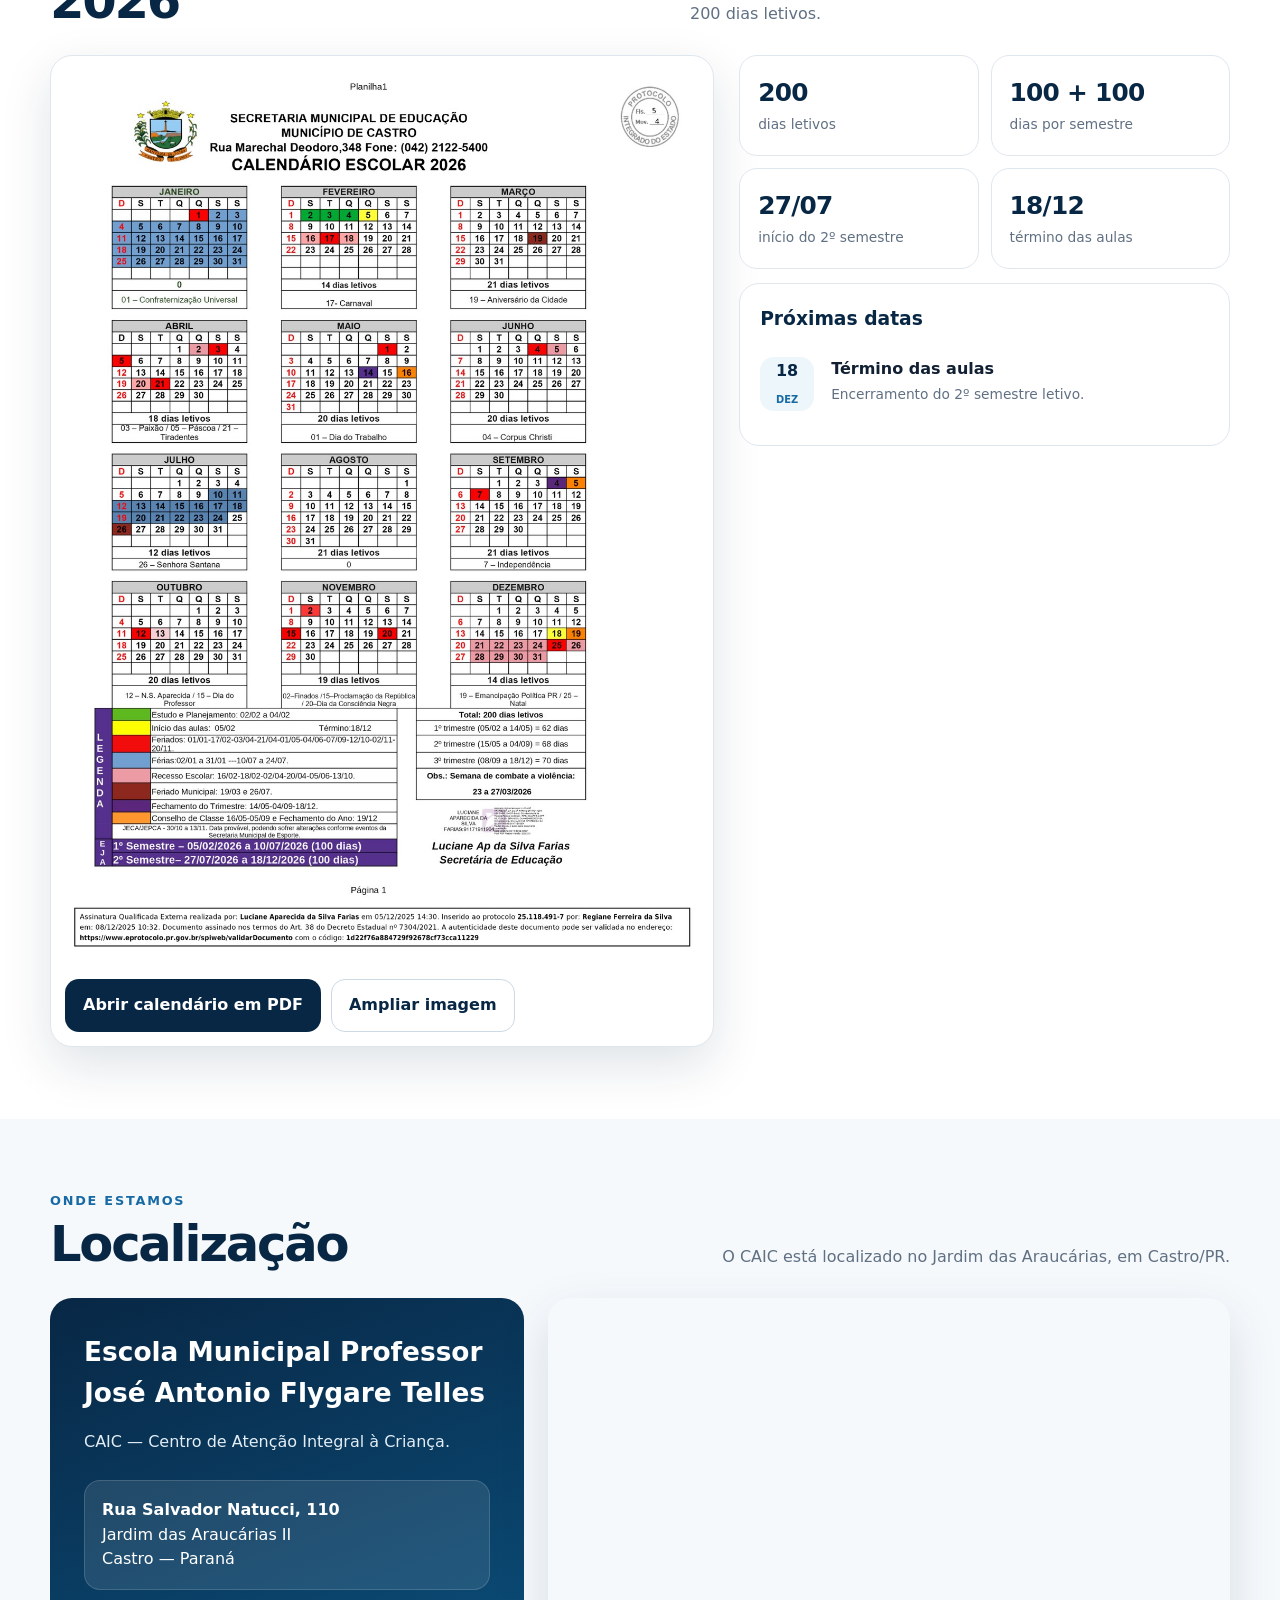
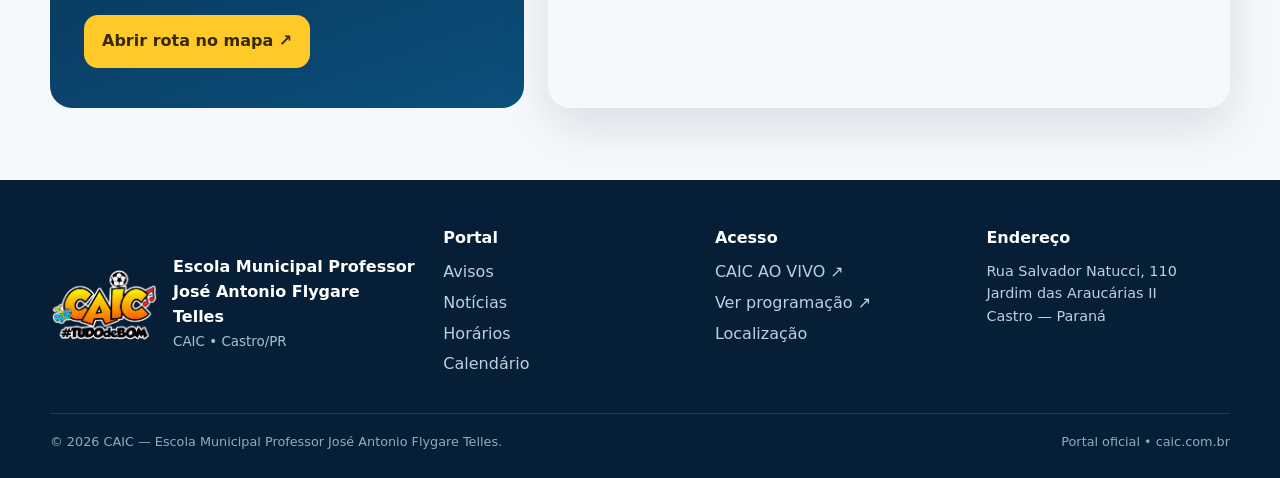
==== commit b6de86de: "Corrige enquadramento do hero e faixa de atalhos" ====
--- a/index.html
+++ b/index.html
@@ -69,8 +69,8 @@
     @media(max-width:620px){.hero-promo::before{filter:blur(18px) brightness(.82)}.hero-promo::after{background-size:contain;background-position:center;background-repeat:no-repeat}}
 
 
-    .hero{min-height:650px;position:relative;display:grid;align-items:end;background-image:linear-gradient(90deg,rgba(4,25,44,.78) 0%,rgba(4,25,44,.51) 43%,rgba(4,25,44,.12) 78%),linear-gradient(0deg,rgba(4,25,44,.55),transparent 44%),url('/assets/fotos_e_vídeos_da_formatura.png');background-size:cover;background-position:center;color:white}
-    .hero-inner{padding:90px 0 82px;max-width:810px}
+    .hero{min-height:650px;position:relative;display:grid;align-items:end;background-color:#09233d;background-image:linear-gradient(90deg,rgba(4,25,44,.78) 0%,rgba(4,25,44,.51) 43%,rgba(4,25,44,.12) 78%),linear-gradient(0deg,rgba(4,25,44,.55),transparent 44%),url('/assets/fotos_e_vídeos_da_formatura.png');background-size:cover,cover,contain;background-position:center,center,center;background-repeat:no-repeat;color:white}
+    .hero-inner{padding:90px 0 64px;max-width:810px}
     .eyebrow{display:inline-flex;align-items:center;gap:9px;background:rgba(255,255,255,.14);border:1px solid rgba(255,255,255,.25);padding:8px 13px;border-radius:999px;font-weight:780;font-size:.84rem;backdrop-filter:blur(8px)}
     .eyebrow i{width:8px;height:8px;border-radius:50%;background:var(--yellow)}
     h1{font-size:clamp(2.55rem,5vw,5.1rem);line-height:.98;margin:18px 0 18px;letter-spacing:-.055em;max-width:850px}
@@ -82,14 +82,14 @@
     .btn.dark{background:var(--navy);color:white}.btn.dark:hover{background:var(--blue)}
     .btn.outline{border-color:#cddae4;background:white;color:var(--navy)}
 
-    .hero-strip{position:absolute;left:0;right:0;bottom:-54px}
+    .hero-strip{position:relative;padding:24px 0 0;background:#f6f9fc;z-index:2}
     .quick{display:grid;grid-template-columns:repeat(4,1fr);background:white;border-radius:22px;box-shadow:var(--shadow);overflow:hidden}
     .quick a{padding:24px;display:flex;align-items:center;gap:13px;border-right:1px solid var(--line)}
     .quick a:last-child{border:0}.quick a:hover{background:#f8fbfd}
     .quick-icon{width:43px;height:43px;border-radius:13px;background:#edf6fb;color:var(--blue);display:grid;place-items:center;font-weight:900;font-size:1.05rem;flex:0 0 auto}
     .quick b{display:block;color:var(--navy)}.quick small{color:var(--muted)}
 
-    main{padding-top:105px}.section{padding:72px 0}.section.alt{background:white}
+    main{padding-top:0}.section{padding:72px 0}.section.alt{background:white}
     .section-head{display:flex;align-items:end;justify-content:space-between;gap:24px;margin-bottom:28px}
     .section-head .kicker,.kicker{font-size:.8rem;letter-spacing:.14em;text-transform:uppercase;font-weight:900;color:var(--blue)}
     .section-head h2{font-size:clamp(2rem,4vw,3.1rem);letter-spacing:-.045em;line-height:1.05;margin:7px 0 0;color:var(--navy)}
@@ -162,13 +162,13 @@
     }
     @media(max-width:920px){
       .navlinks{position:absolute;left:18px;right:18px;top:88px;background:white;border:1px solid var(--line);border-radius:18px;box-shadow:var(--shadow);padding:12px;display:none;flex-direction:column;align-items:stretch}.navlinks.open{display:flex}.menu{display:block}.brand-copy span{display:none}
-      .hero{min-height:620px;background-position:center 20%}.quick{grid-template-columns:1fr 1fr}.quick a:nth-child(2){border-right:0}.quick a:nth-child(-n+2){border-bottom:1px solid var(--line)}
+      .hero{min-height:620px;background-position:center}.quick{grid-template-columns:1fr 1fr}.quick a:nth-child(2){border-right:0}.quick a:nth-child(-n+2){border-bottom:1px solid var(--line)}
       .notice-grid{grid-template-columns:1fr}.news-grid{grid-template-columns:1fr 1fr}.schedule-wrap,.calendar-layout,.location{grid-template-columns:1fr}.schedule-summary{position:static}.periods{grid-template-columns:repeat(2,1fr)}
 .today-card{grid-template-columns:1fr 1.4fr}.today-badge{grid-column:1/3;justify-self:start}.footer-grid{grid-template-columns:1fr 1fr}.footer-grid>div:last-child{grid-column:auto}
     }
     @media(max-width:620px){
       .container{width:min(100% - 24px,var(--max))}.topbar .container{font-size:.76rem}.topbar .container span:first-child{display:none}
-      nav{min-height:82px}.brand img{width:104px;height:66px}.brand-copy strong{font-size:.95rem}.hero{min-height:590px;background-position:58% 22%}.hero-inner{padding:72px 0 112px}.hero p{font-size:1rem}.hero-strip{bottom:-94px}.quick a{padding:17px 14px;gap:9px}.quick-icon{width:38px;height:38px}.quick small{font-size:.72rem}
+      nav{min-height:82px}.brand img{width:104px;height:66px}.brand-copy strong{font-size:.95rem}.hero{min-height:590px;background-position:center}.hero-inner{padding:72px 0 64px}.hero p{font-size:1rem}.hero-strip{padding:14px 0 0}.quick a{padding:17px 14px;gap:9px}.quick-icon{width:38px;height:38px}.quick small{font-size:.72rem}
       main{padding-top:145px}.section{padding:54px 0}.section-head{display:block}.section-head p{margin-top:13px}.today-card{grid-template-columns:1fr;padding:20px;gap:15px}.today-next{border-left:0;border-top:1px solid rgba(255,255,255,.16);padding-left:0;padding-top:14px}.today-badge{grid-column:auto}
       .news-grid{grid-template-columns:1fr}.notice-main{grid-template-columns:1fr}.notice-main-media{min-height:0;aspect-ratio:5/3}.news-media{aspect-ratio:1/1}.periods{grid-template-columns:1fr 1fr}.period{padding:15px}.stat-grid{grid-template-columns:1fr 1fr}.calendar-actions .btn{width:100%}.footer-grid{grid-template-columns:1fr}.modal{padding:12px}.modal-content{padding:24px 22px 28px}.modal-content h3{font-size:1.45rem}
     }
@@ -210,13 +210,13 @@
       <p>Fotos, vídeos e preparativos da formatura dos estudantes do 5º ano. A presença de todos é muito importante!</p>
       
     </div>
-    <div class="hero-strip"><div class="container quick">
-      <a href="#horarios"><span class="quick-icon">01</span><span><b>Horários</b><small>Rotina escolar integral</small></span></a>
-      <a href="#calendario"><span class="quick-icon">02</span><span><b>Calendário</b><small>Datas do ano letivo</small></span></a>
-      <a href="#localizacao"><span class="quick-icon">03</span><span><b>Localização</b><small>Como chegar ao CAIC</small></span></a>
-      <a href="/painel"><span class="quick-icon">04</span><span><b>CAIC AO VIVO</b><small>Acompanhe o CAIC em tempo real</small></span></a>
-    </div></div>
   </section>
+  <div class="hero-strip"><div class="container quick">
+    <a href="#horarios"><span class="quick-icon">01</span><span><b>Horários</b><small>Rotina escolar integral</small></span></a>
+    <a href="#calendario"><span class="quick-icon">02</span><span><b>Calendário</b><small>Datas do ano letivo</small></span></a>
+    <a href="#localizacao"><span class="quick-icon">03</span><span><b>Localização</b><small>Como chegar ao CAIC</small></span></a>
+    <a href="/painel"><span class="quick-icon">04</span><span><b>CAIC AO VIVO</b><small>Acompanhe o CAIC em tempo real</small></span></a>
+  </div></div>
 
   <main>
 <section class="section" id="avisos"><div class="container">
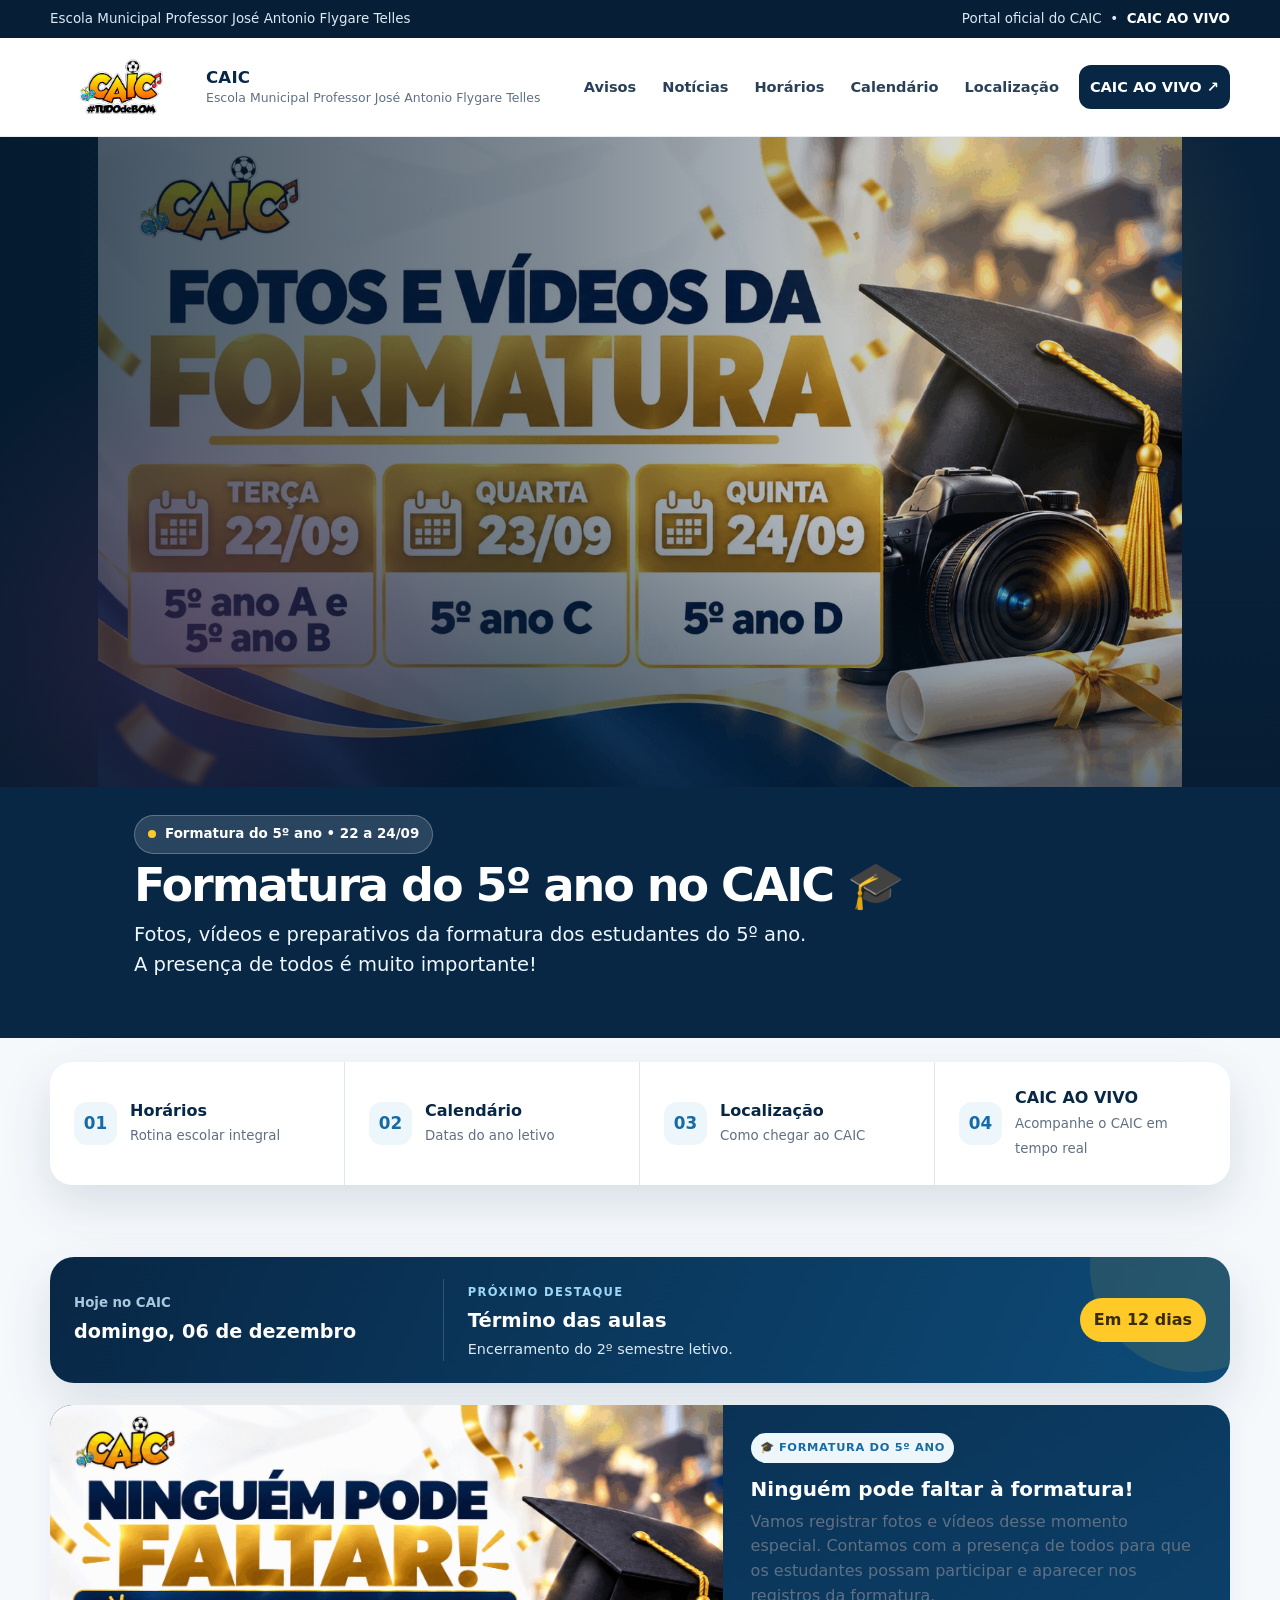
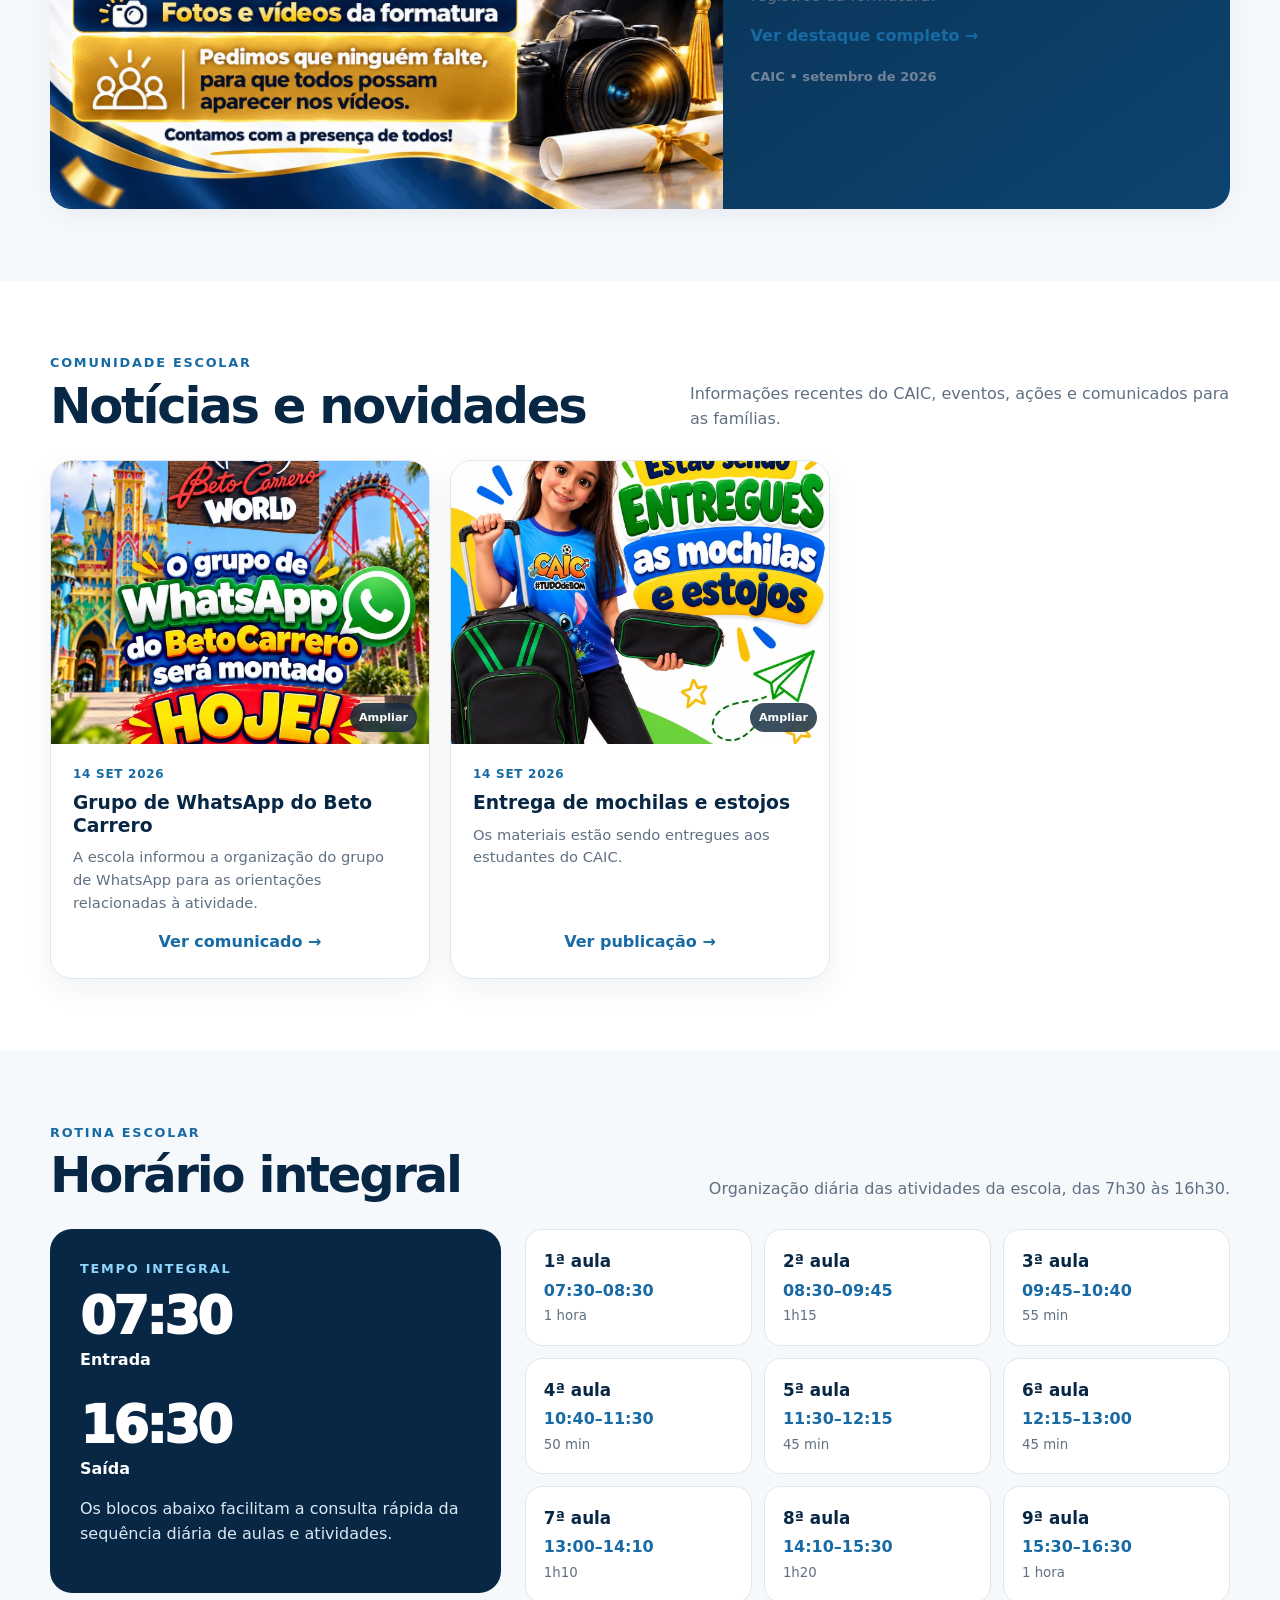
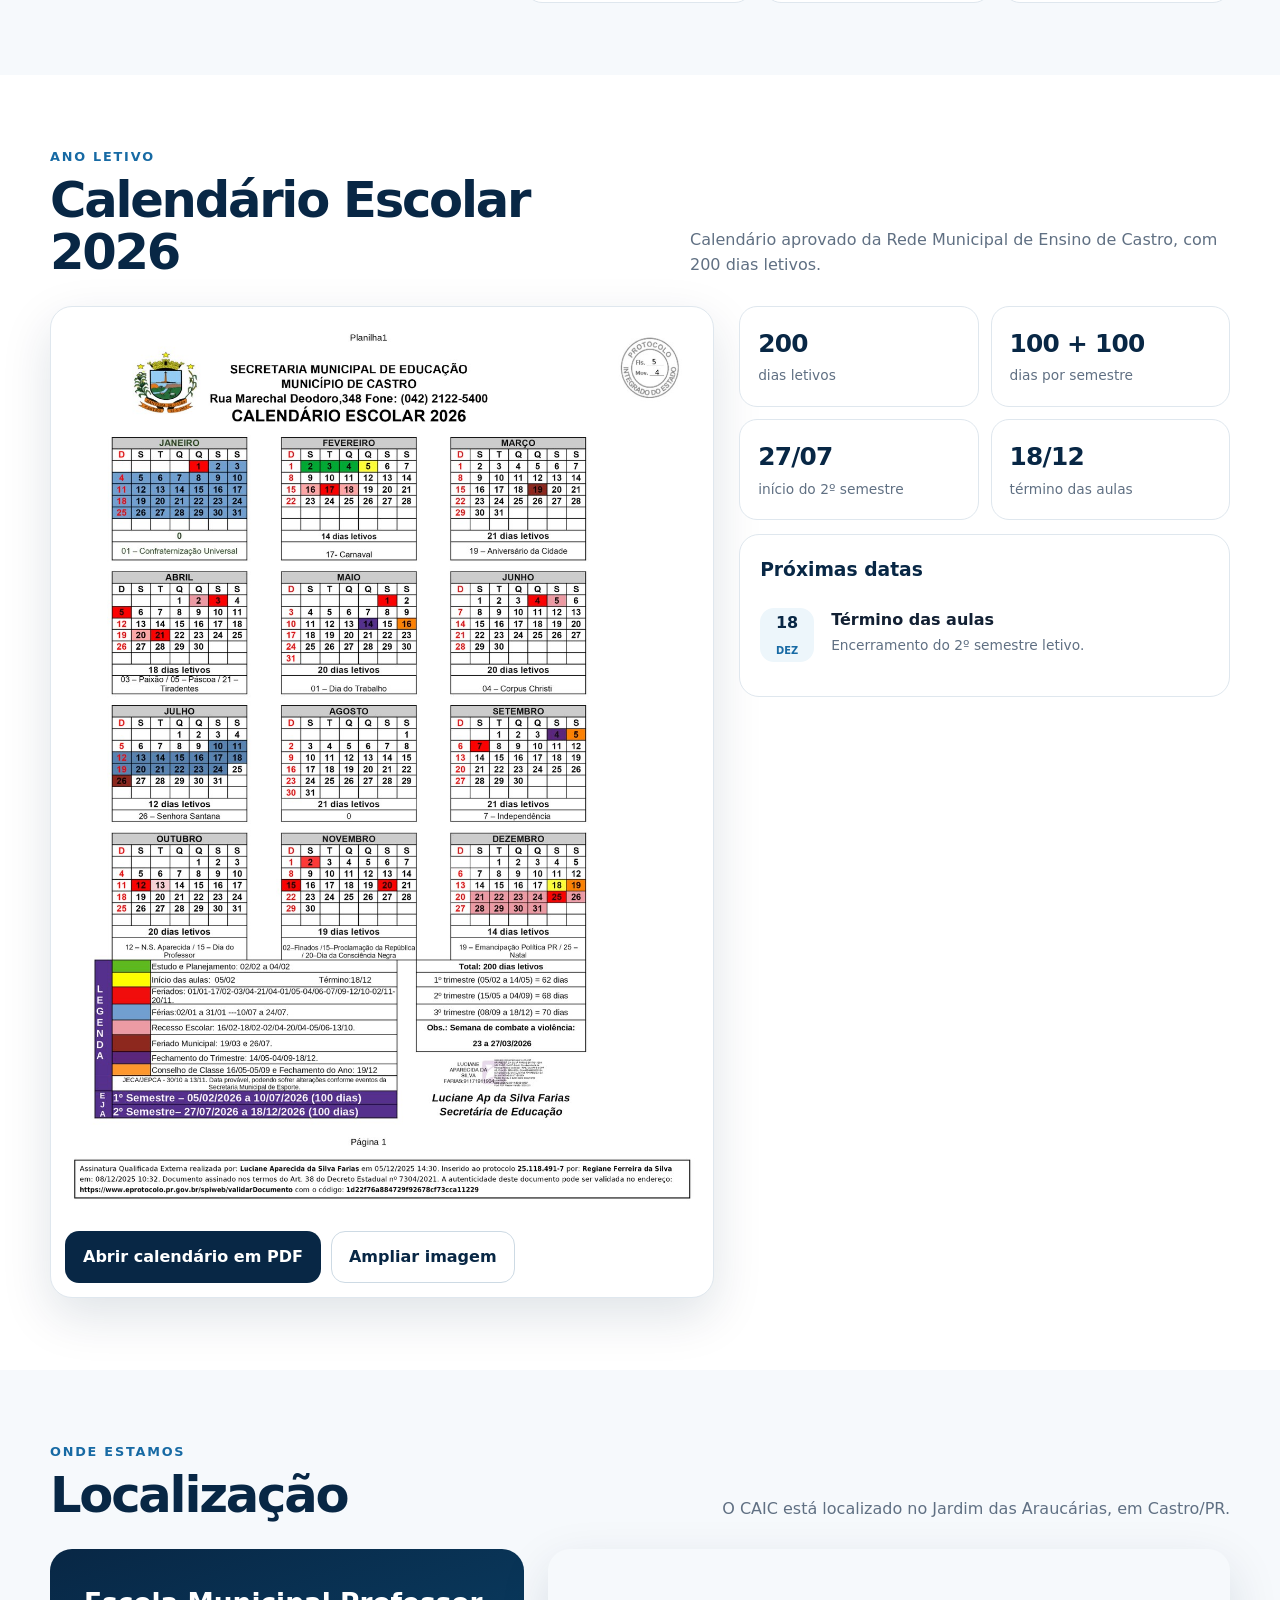
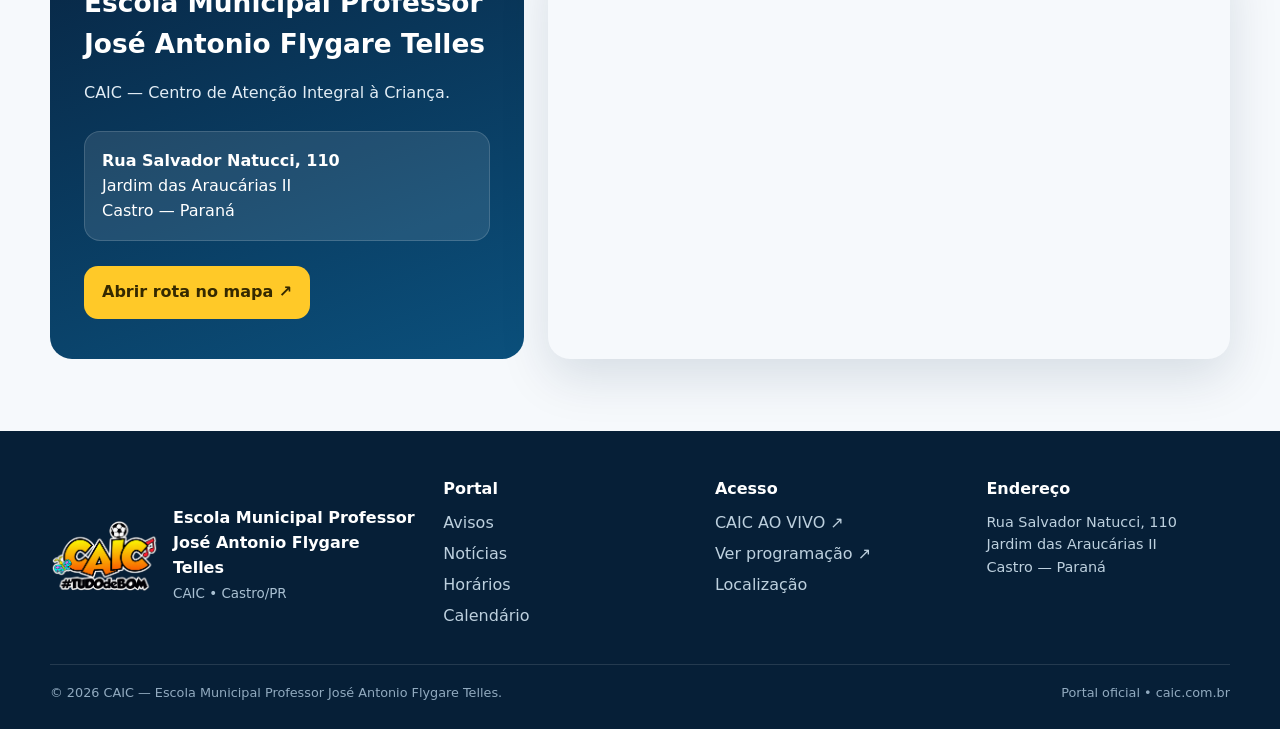
==== commit ef50ec2a: "Move texto do hero para o rodapé do card" ====
--- a/index.html
+++ b/index.html
@@ -48,7 +48,7 @@
     .menu{display:none;border:0;background:#edf4f8;color:var(--navy);font-size:1.35rem;border-radius:12px;width:44px;height:44px;cursor:pointer}
 
 
-    .hero::after{
+    .hero-art::after{
       content:"";
       position:absolute;
       inset:0;
@@ -69,8 +69,11 @@
     @media(max-width:620px){.hero-promo::before{filter:blur(18px) brightness(.82)}.hero-promo::after{background-size:contain;background-position:center;background-repeat:no-repeat}}
 
 
-    .hero{min-height:650px;position:relative;display:grid;align-items:end;background-color:#09233d;background-image:linear-gradient(90deg,rgba(4,25,44,.78) 0%,rgba(4,25,44,.51) 43%,rgba(4,25,44,.12) 78%),linear-gradient(0deg,rgba(4,25,44,.55),transparent 44%),url('/assets/fotos_e_vídeos_da_formatura.png');background-size:cover,cover,contain;background-position:center,center,center;background-repeat:no-repeat;color:white}
-    .hero-inner{padding:90px 0 64px;max-width:810px}
+    .hero{position:relative;display:flex;flex-direction:column;align-items:stretch;background:#082745;color:white;overflow:hidden}
+    .hero-art{position:relative;width:100%;height:min(650px,59.96vw);background-color:#09233d;background-image:linear-gradient(90deg,rgba(4,25,44,.78) 0%,rgba(4,25,44,.51) 43%,rgba(4,25,44,.12) 78%),linear-gradient(0deg,rgba(4,25,44,.55),transparent 44%),url('/assets/fotos_e_vídeos_da_formatura.png');background-size:cover,cover,contain;background-position:center,center,center;background-repeat:no-repeat}
+    .hero-inner{width:min(1084px,100%);max-width:none;margin:0 auto;padding:28px 36px 30px;background:var(--navy);border-radius:0 0 22px 22px;position:relative;z-index:4}
+    .hero-inner h1{font-size:clamp(2rem,3.6vw,3.8rem);line-height:1.04;margin:8px 0 10px;letter-spacing:-.045em;max-width:900px}
+    .hero-inner p{font-size:clamp(1rem,1.45vw,1.18rem);max-width:760px;color:#eef7fd;margin:0}
     .eyebrow{display:inline-flex;align-items:center;gap:9px;background:rgba(255,255,255,.14);border:1px solid rgba(255,255,255,.25);padding:8px 13px;border-radius:999px;font-weight:780;font-size:.84rem;backdrop-filter:blur(8px)}
     .eyebrow i{width:8px;height:8px;border-radius:50%;background:var(--yellow)}
     h1{font-size:clamp(2.55rem,5vw,5.1rem);line-height:.98;margin:18px 0 18px;letter-spacing:-.055em;max-width:850px}
@@ -162,14 +165,14 @@
     }
     @media(max-width:920px){
       .navlinks{position:absolute;left:18px;right:18px;top:88px;background:white;border:1px solid var(--line);border-radius:18px;box-shadow:var(--shadow);padding:12px;display:none;flex-direction:column;align-items:stretch}.navlinks.open{display:flex}.menu{display:block}.brand-copy span{display:none}
-      .hero{min-height:620px;background-position:center}.quick{grid-template-columns:1fr 1fr}.quick a:nth-child(2){border-right:0}.quick a:nth-child(-n+2){border-bottom:1px solid var(--line)}
+      .hero-art{height:min(650px,59.96vw)}.quick{grid-template-columns:1fr 1fr}.quick a:nth-child(2){border-right:0}.quick a:nth-child(-n+2){border-bottom:1px solid var(--line)}
       .notice-grid{grid-template-columns:1fr}.news-grid{grid-template-columns:1fr 1fr}.schedule-wrap,.calendar-layout,.location{grid-template-columns:1fr}.schedule-summary{position:static}.periods{grid-template-columns:repeat(2,1fr)}
 .today-card{grid-template-columns:1fr 1.4fr}.today-badge{grid-column:1/3;justify-self:start}.footer-grid{grid-template-columns:1fr 1fr}.footer-grid>div:last-child{grid-column:auto}
     }
     @media(max-width:620px){
       .container{width:min(100% - 24px,var(--max))}.topbar .container{font-size:.76rem}.topbar .container span:first-child{display:none}
-      nav{min-height:82px}.brand img{width:104px;height:66px}.brand-copy strong{font-size:.95rem}.hero{min-height:590px;background-position:center}.hero-inner{padding:72px 0 64px}.hero p{font-size:1rem}.hero-strip{padding:14px 0 0}.quick a{padding:17px 14px;gap:9px}.quick-icon{width:38px;height:38px}.quick small{font-size:.72rem}
-      main{padding-top:145px}.section{padding:54px 0}.section-head{display:block}.section-head p{margin-top:13px}.today-card{grid-template-columns:1fr;padding:20px;gap:15px}.today-next{border-left:0;border-top:1px solid rgba(255,255,255,.16);padding-left:0;padding-top:14px}.today-badge{grid-column:auto}
+      nav{min-height:82px}.brand img{width:104px;height:66px}.brand-copy strong{font-size:.95rem}.hero-art{height:59.96vw}.hero-inner{width:100%;padding:24px 16px 28px;border-radius:0}.hero-inner h1{font-size:clamp(1.9rem,8vw,2.7rem)}.hero p{font-size:1rem}.hero-strip{padding:14px 0 0}.quick a{padding:17px 14px;gap:9px}.quick-icon{width:38px;height:38px}.quick small{font-size:.72rem}
+      main{padding-top:0}.section{padding:54px 0}.section-head{display:block}.section-head p{margin-top:13px}.today-card{grid-template-columns:1fr;padding:20px;gap:15px}.today-next{border-left:0;border-top:1px solid rgba(255,255,255,.16);padding-left:0;padding-top:14px}.today-badge{grid-column:auto}
       .news-grid{grid-template-columns:1fr}.notice-main{grid-template-columns:1fr}.notice-main-media{min-height:0;aspect-ratio:5/3}.news-media{aspect-ratio:1/1}.periods{grid-template-columns:1fr 1fr}.period{padding:15px}.stat-grid{grid-template-columns:1fr 1fr}.calendar-actions .btn{width:100%}.footer-grid{grid-template-columns:1fr}.modal{padding:12px}.modal-content{padding:24px 22px 28px}.modal-content h3{font-size:1.45rem}
     }
 
@@ -203,7 +206,9 @@
   </header>
 
   <section class="hero" id="inicio">
-    <div class="hero-promo" aria-hidden="true"></div>
+    <div class="hero-art" aria-hidden="true">
+      <div class="hero-promo"></div>
+    </div>
     <div class="container hero-inner">
       <span class="eyebrow"><i></i> Formatura do 5º ano • 22 a 24/09</span>
       <h1>Formatura do 5º ano no CAIC 🎓</h1>
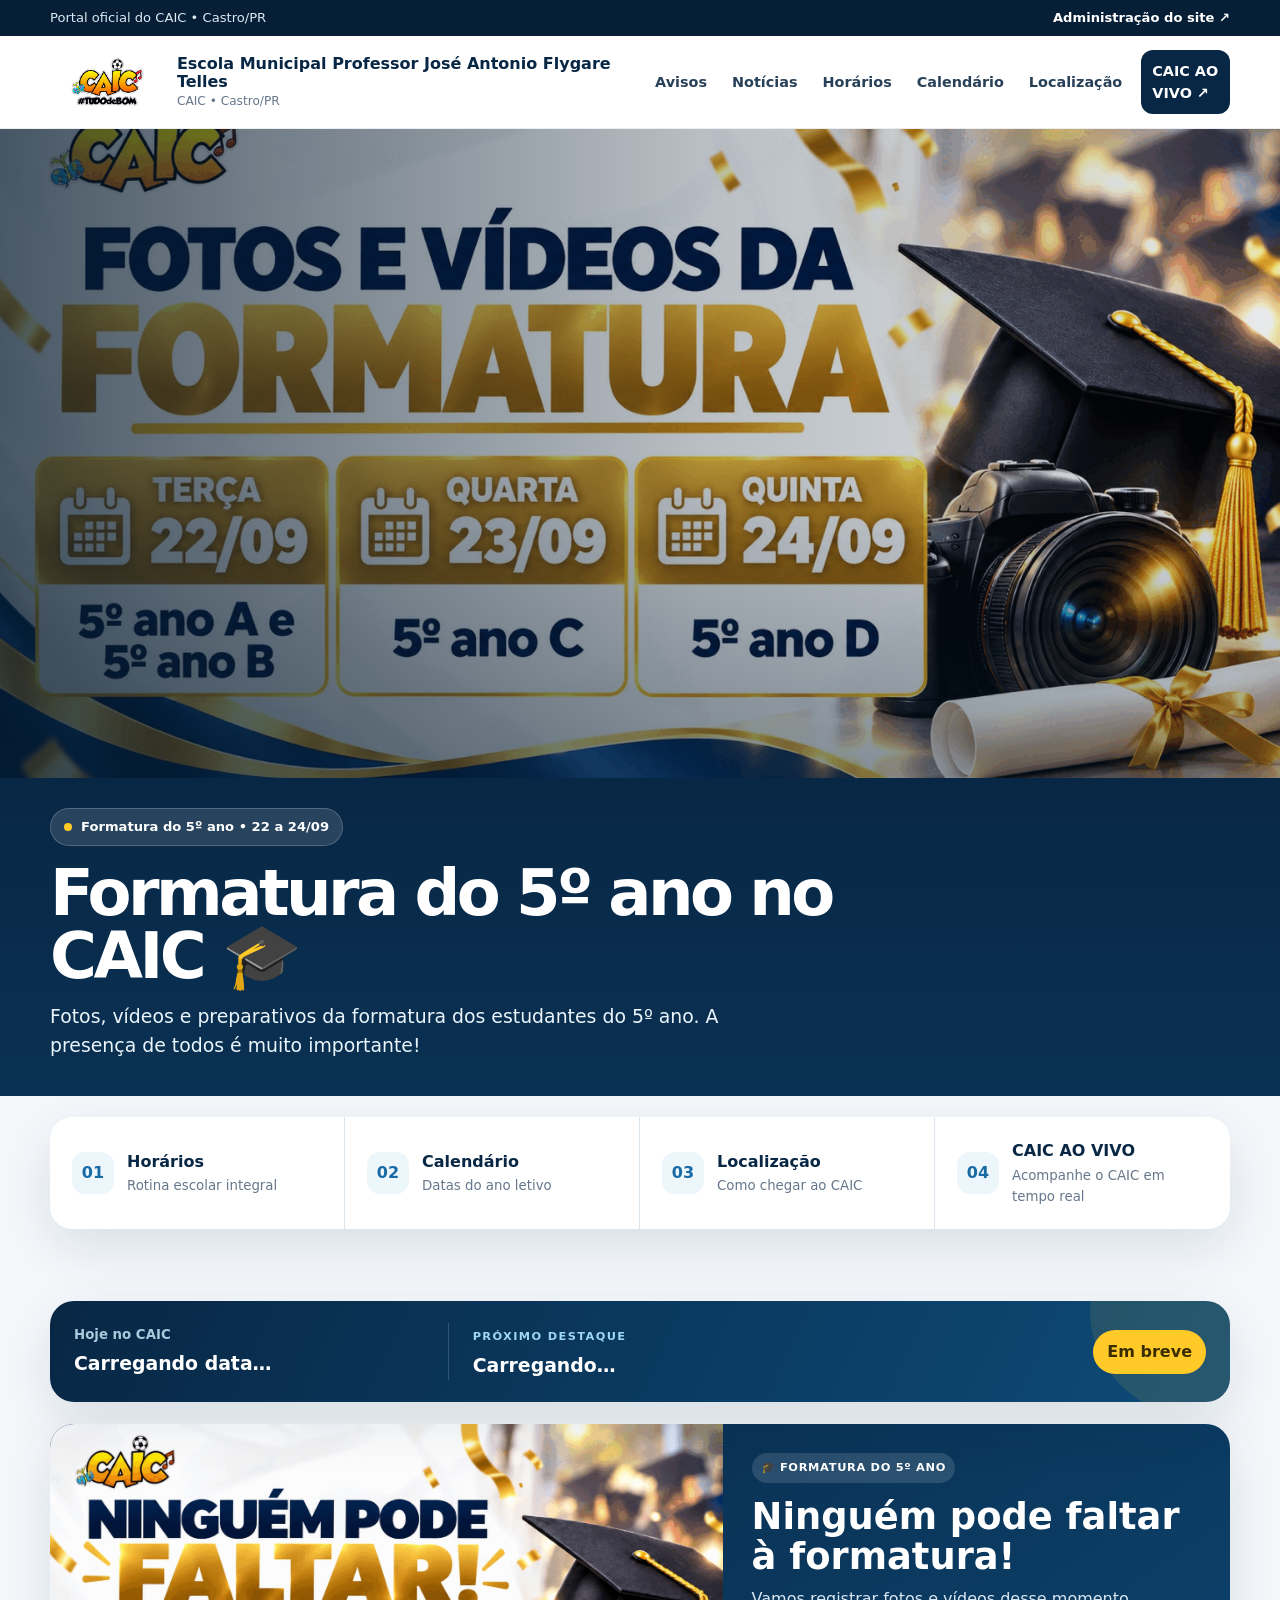
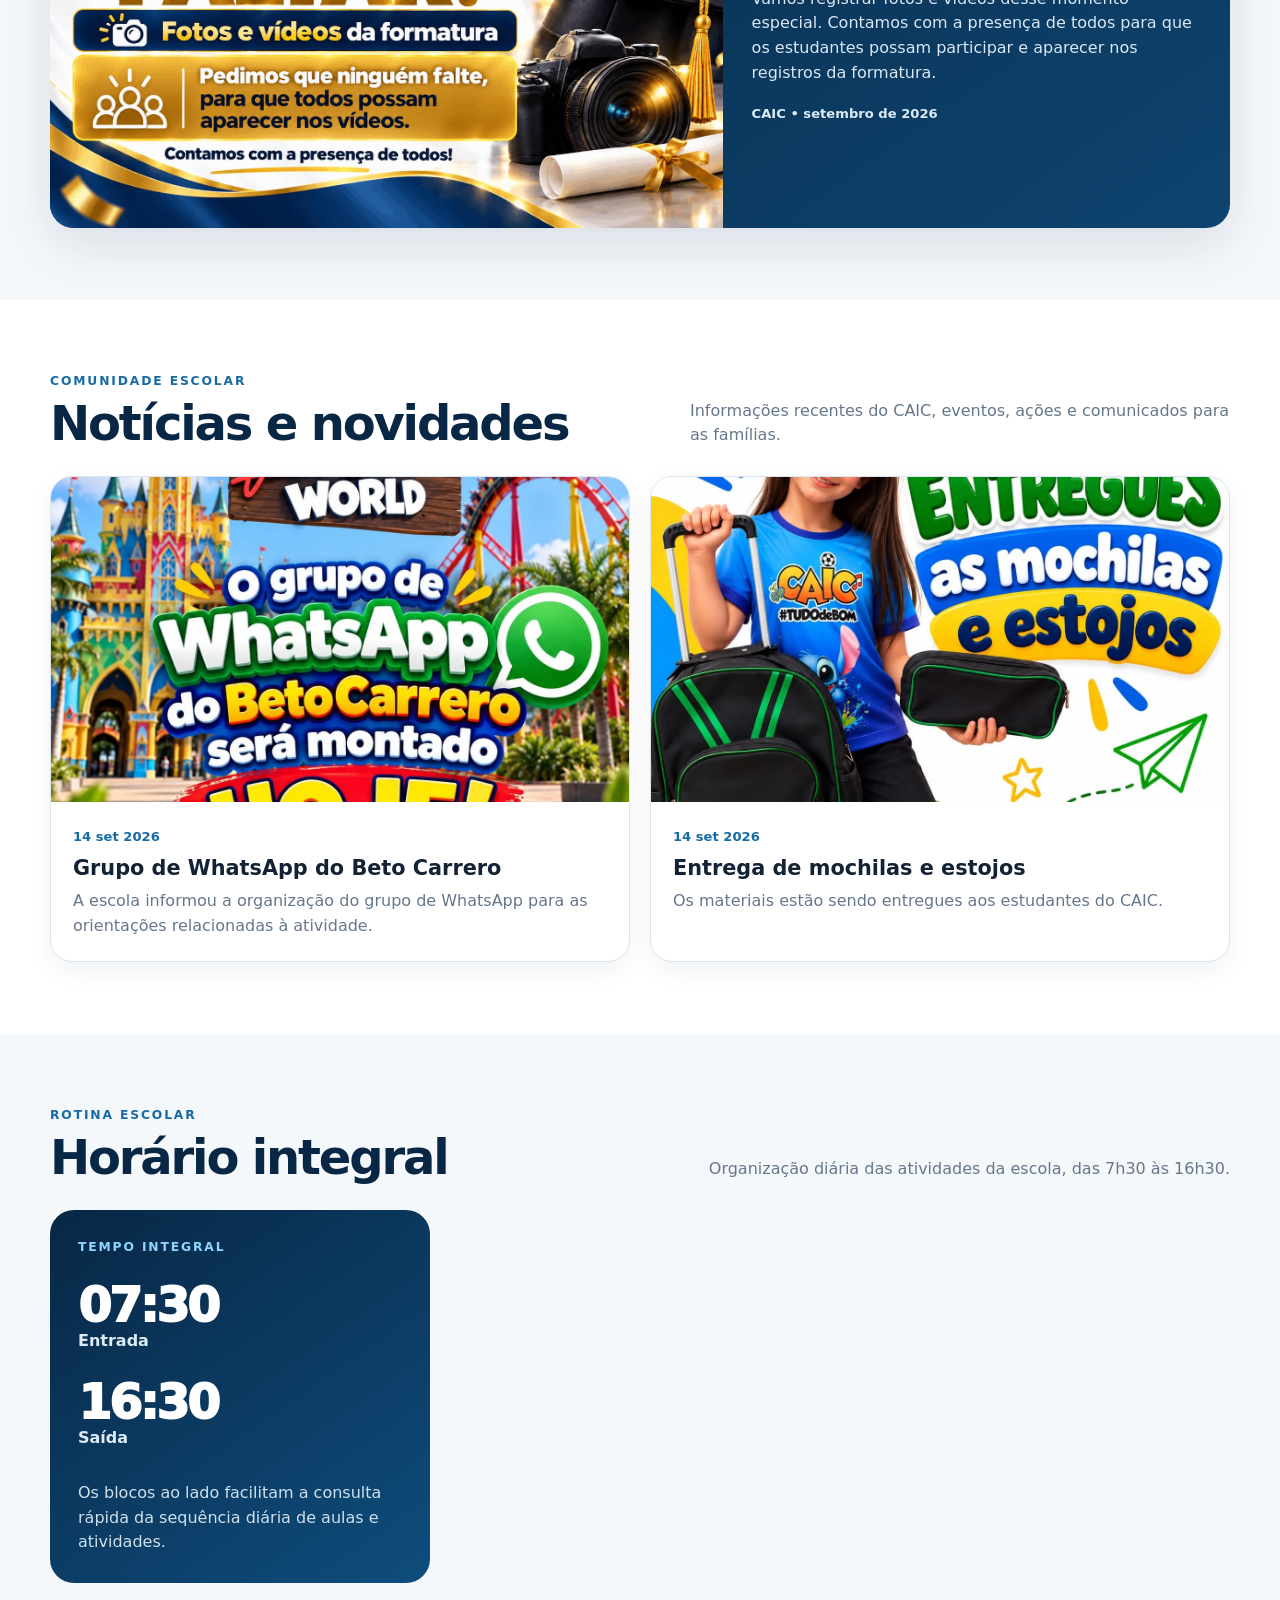
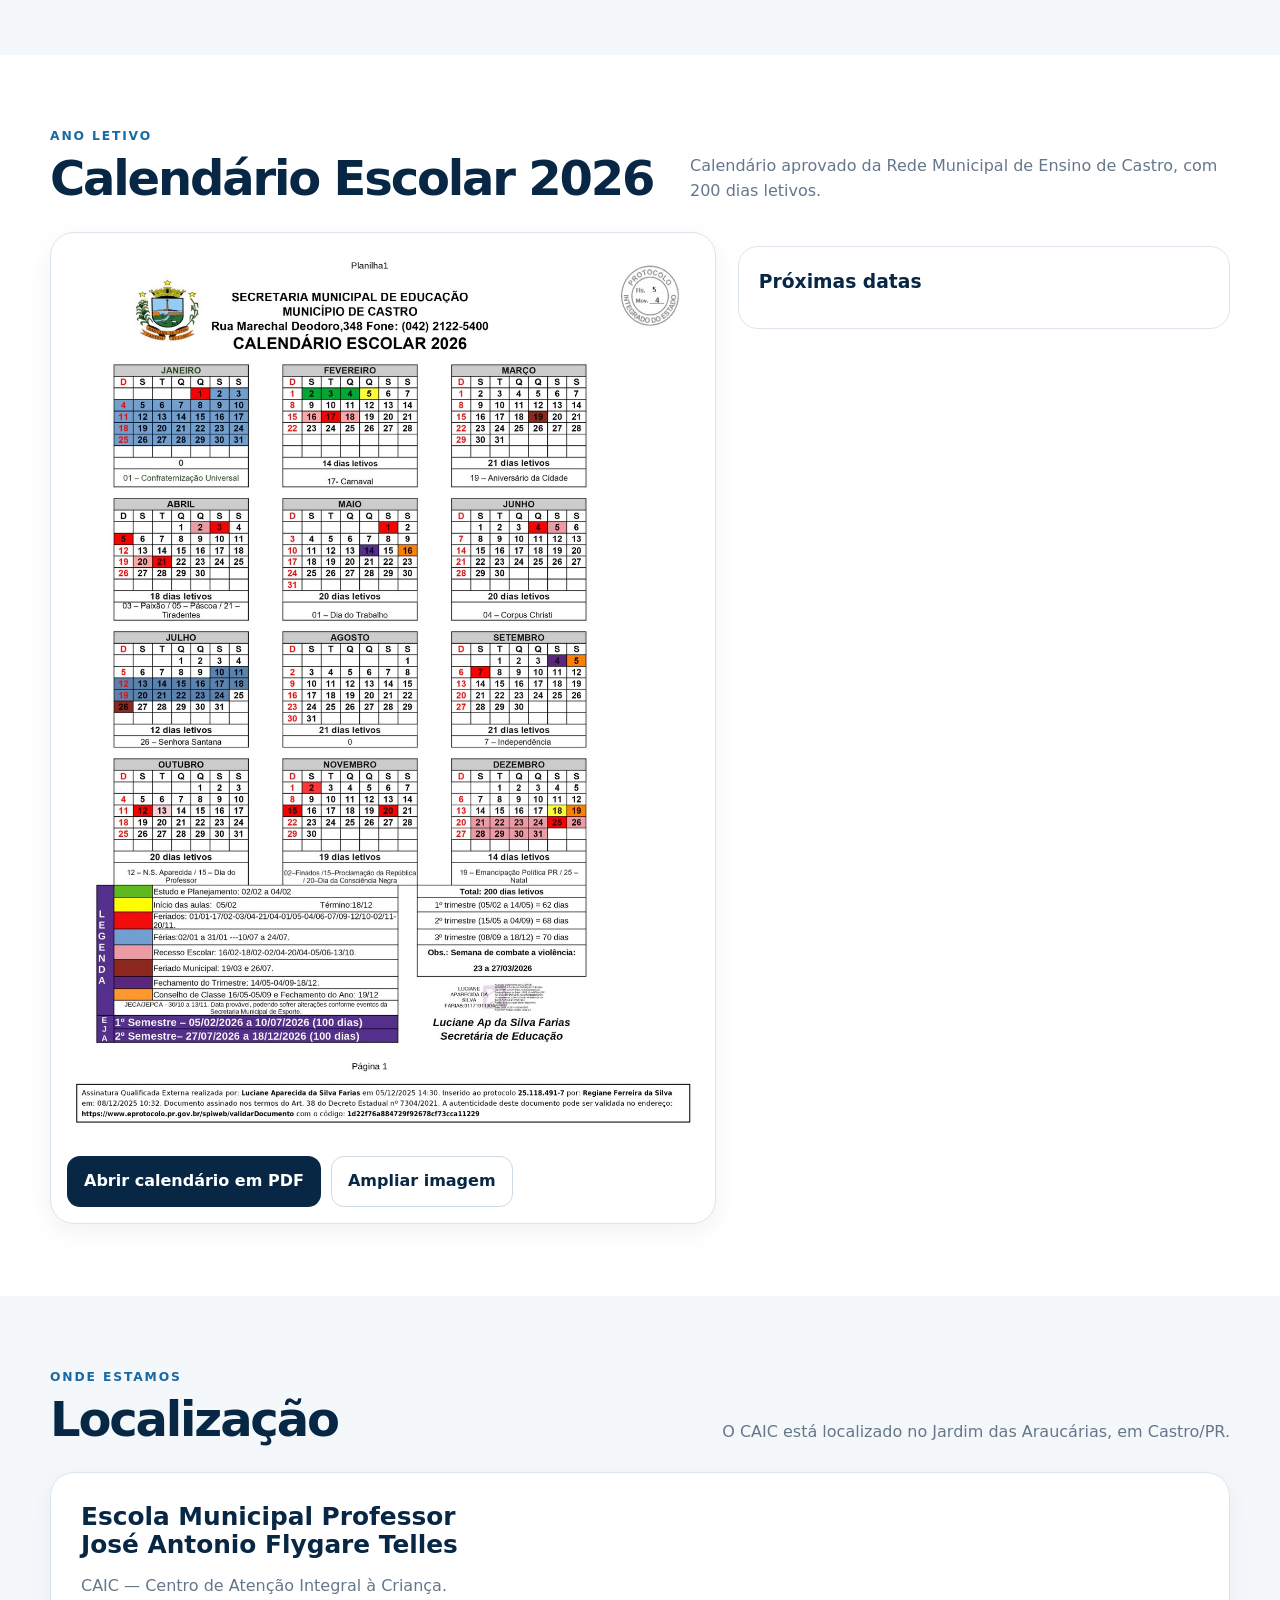
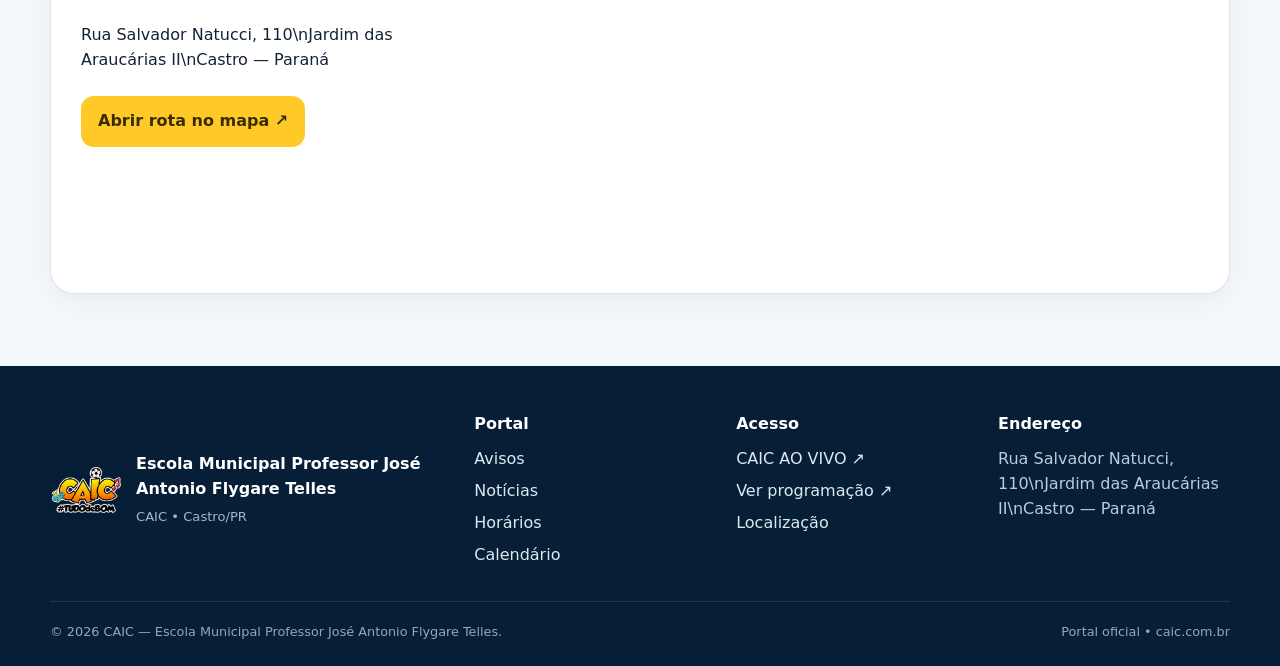
==== commit 2879259c: "feat: rebuild public homepage for visual CMS" ====
--- a/index.html
+++ b/index.html
@@ -1,202 +1,31 @@
 <!doctype html>
 <html lang="pt-BR">
 <head>
-  <meta charset="utf-8" />
-  <meta name="viewport" content="width=device-width,initial-scale=1" />
-  <meta name="theme-color" content="#082745" />
-  <meta name="description" content="Formatura do 5º ano no CAIC — fotos, vídeos e preparativos. Portal oficial do CAIC — Escola Municipal Professor José Antonio Flygare Telles, Castro/PR." />
-  <meta name="robots" content="index,follow" />
-  <link rel="canonical" href="https://caic.com.br/" />
-  <meta property="og:type" content="website" />
-  <meta property="og:locale" content="pt_BR" />
-  <meta property="og:title" content="CAIC | Escola Municipal Professor José Antonio Flygare Telles" />
-  <meta property="og:description" content="Avisos, notícias, horários e calendário do CAIC de Castro/PR." />
-  <meta property="og:url" content="https://caic.com.br/" />
-  <meta property="og:image" content="https://caic.com.br/assets/fotos_e_v%C3%ADdeos_da_formatura.png" />
+  <meta charset="utf-8">
+  <meta name="viewport" content="width=device-width,initial-scale=1">
+  <meta name="theme-color" content="#082745">
+  <meta name="description" content="Formatura do 5º ano no CAIC — fotos, vídeos e preparativos. Portal oficial do CAIC — Escola Municipal Professor José Antonio Flygare Telles, Castro/PR.">
+  <meta name="robots" content="index,follow">
+  <link rel="canonical" href="https://caic.com.br/">
+  <meta property="og:type" content="website">
+  <meta property="og:locale" content="pt_BR">
+  <meta property="og:title" content="CAIC | Escola Municipal Professor José Antonio Flygare Telles">
+  <meta property="og:description" content="Avisos, notícias, horários e calendário do CAIC de Castro/PR.">
+  <meta property="og:url" content="https://caic.com.br/">
+  <meta property="og:image" content="https://caic.com.br/assets/fotos_e_v%C3%ADdeos_da_formatura.png">
   <title>Formatura do 5º ano | CAIC | Escola Municipal Professor José Antonio Flygare Telles</title>
-  <style>
-    :root{
-      --navy:#082745; --navy-2:#0d3a61; --blue:#176aa4; --sky:#eaf5fb;
-      --yellow:#ffc928; --orange:#ff8b15; --pink:#e81579; --ink:#122033;
-      --muted:#607083; --paper:#fff; --line:#dfe7ee; --green:#32a65a;
-      --red:#c43a46; --shadow:0 18px 50px rgba(8,39,69,.13); --radius:22px; --max:1180px;
-    }
-    *{box-sizing:border-box}
-    html{scroll-behavior:smooth;scroll-padding-top:100px}
-    body{margin:0;font-family:Inter,ui-sans-serif,system-ui,-apple-system,"Segoe UI",Roboto,Arial,sans-serif;color:var(--ink);background:#f6f9fc;line-height:1.55}
-    body.modal-open{overflow:hidden}
-    a{color:inherit;text-decoration:none} img{max-width:100%;display:block}
-    button{font:inherit}
-    .container{width:min(var(--max),calc(100% - 36px));margin:auto}
-
-    .topbar{background:#061f37;color:#dce8f2;font-size:.84rem}
-    .topbar .container{min-height:38px;display:flex;align-items:center;justify-content:space-between;gap:16px}
-    .topbar a{font-weight:800;color:white}
-
-    header{position:sticky;top:0;z-index:40;background:rgba(255,255,255,.95);backdrop-filter:blur(14px);border-bottom:1px solid rgba(8,39,69,.08)}
-    nav{min-height:98px;display:flex;align-items:center;justify-content:space-between;gap:26px}
-    .brand{display:flex;align-items:center;gap:14px;min-width:0}
-    .brand img{width:142px;height:86px;object-fit:contain}
-    .brand-copy{line-height:1.15}
-    .brand-copy strong{display:block;color:var(--navy);font-size:1.04rem;letter-spacing:.01em}
-    .brand-copy span{display:block;color:var(--muted);font-size:.78rem;margin-top:4px}
-    .navlinks{display:flex;gap:4px;align-items:center}
-    .navlinks a{padding:11px 11px;border-radius:12px;font-weight:760;color:#294158;font-size:.91rem}
-    .navlinks a:hover{background:#eef5fa;color:var(--blue)}
-    .navlinks .panel-btn{background:var(--navy);color:white;margin-left:5px}
-    .navlinks .panel-btn:hover{background:var(--blue);color:white}
-    .menu{display:none;border:0;background:#edf4f8;color:var(--navy);font-size:1.35rem;border-radius:12px;width:44px;height:44px;cursor:pointer}
-
-
-    .hero-art::after{
-      content:"";
-      position:absolute;
-      inset:0;
-      pointer-events:none;
-      background:
-        radial-gradient(circle at 78% 20%, rgba(255,214,102,.16), transparent 24%),
-        radial-gradient(circle at 16% 78%, rgba(242,73,154,.14), transparent 26%);
-      z-index:0;
-    }
-    .hero .container{position:relative;z-index:1}
-
-    .hero-promo{position:absolute;inset:0;z-index:3;opacity:0;pointer-events:none;transition:opacity .75s ease;overflow:hidden;background:#eef2f5}
-    .hero-promo::before{content:"";position:absolute;inset:-28px;background:url('/assets/preparativos_da_formatura_do_5o_ano.png') center/cover no-repeat;filter:blur(24px) brightness(.82);transform:scale(1.08)}
-    .hero-promo::after{content:"";position:absolute;inset:0;z-index:1;background:url('/assets/preparativos_da_formatura_do_5o_ano.png') center/contain no-repeat}
-    .hero.promo-preparativos .hero-promo,.hero.promo-presenca .hero-promo{opacity:1}
-    .hero.promo-presenca .hero-promo::before{background-image:url('/assets/ninguém_pode_faltar_formatura_em_destaque.png')}
-    .hero.promo-presenca .hero-promo::after{background-image:url('/assets/ninguém_pode_faltar_formatura_em_destaque.png')}
-    @media(max-width:620px){.hero-promo::before{filter:blur(18px) brightness(.82)}.hero-promo::after{background-size:contain;background-position:center;background-repeat:no-repeat}}
-
-
-    .hero{position:relative;display:flex;flex-direction:column;align-items:stretch;background:#082745;color:white;overflow:hidden}
-    .hero-art{position:relative;width:100%;height:min(650px,59.96vw);background-color:#09233d;background-image:linear-gradient(90deg,rgba(4,25,44,.78) 0%,rgba(4,25,44,.51) 43%,rgba(4,25,44,.12) 78%),linear-gradient(0deg,rgba(4,25,44,.55),transparent 44%),url('/assets/fotos_e_vídeos_da_formatura.png');background-size:cover,cover,contain;background-position:center,center,center;background-repeat:no-repeat}
-    .hero-inner{width:min(1084px,100%);max-width:none;margin:0 auto;padding:28px 36px 30px;background:var(--navy);border-radius:0 0 22px 22px;position:relative;z-index:4}
-    .hero-inner h1{font-size:clamp(2rem,3.6vw,3.8rem);line-height:1.04;margin:8px 0 10px;letter-spacing:-.045em;max-width:900px}
-    .hero-inner p{font-size:clamp(1rem,1.45vw,1.18rem);max-width:760px;color:#eef7fd;margin:0}
-    .eyebrow{display:inline-flex;align-items:center;gap:9px;background:rgba(255,255,255,.14);border:1px solid rgba(255,255,255,.25);padding:8px 13px;border-radius:999px;font-weight:780;font-size:.84rem;backdrop-filter:blur(8px)}
-    .eyebrow i{width:8px;height:8px;border-radius:50%;background:var(--yellow)}
-    h1{font-size:clamp(2.55rem,5vw,5.1rem);line-height:.98;margin:18px 0 18px;letter-spacing:-.055em;max-width:850px}
-    .hero p{font-size:clamp(1rem,1.8vw,1.22rem);max-width:680px;color:#eef7fd;margin:0 0 28px}
-    .cta{display:flex;gap:12px;flex-wrap:wrap}
-    .btn{display:inline-flex;align-items:center;justify-content:center;gap:9px;padding:13px 17px;border-radius:14px;font-weight:850;border:1px solid transparent;cursor:pointer}
-    .btn.primary{background:var(--yellow);color:#352900}.btn.primary:hover{filter:brightness(.97)}
-    .btn.light{background:rgba(255,255,255,.12);border-color:rgba(255,255,255,.28);color:white;backdrop-filter:blur(8px)}
-    .btn.dark{background:var(--navy);color:white}.btn.dark:hover{background:var(--blue)}
-    .btn.outline{border-color:#cddae4;background:white;color:var(--navy)}
-
-    .hero-strip{position:relative;padding:24px 0 0;background:#f6f9fc;z-index:2}
-    .quick{display:grid;grid-template-columns:repeat(4,1fr);background:white;border-radius:22px;box-shadow:var(--shadow);overflow:hidden}
-    .quick a{padding:24px;display:flex;align-items:center;gap:13px;border-right:1px solid var(--line)}
-    .quick a:last-child{border:0}.quick a:hover{background:#f8fbfd}
-    .quick-icon{width:43px;height:43px;border-radius:13px;background:#edf6fb;color:var(--blue);display:grid;place-items:center;font-weight:900;font-size:1.05rem;flex:0 0 auto}
-    .quick b{display:block;color:var(--navy)}.quick small{color:var(--muted)}
-
-    main{padding-top:0}.section{padding:72px 0}.section.alt{background:white}
-    .section-head{display:flex;align-items:end;justify-content:space-between;gap:24px;margin-bottom:28px}
-    .section-head .kicker,.kicker{font-size:.8rem;letter-spacing:.14em;text-transform:uppercase;font-weight:900;color:var(--blue)}
-    .section-head h2{font-size:clamp(2rem,4vw,3.1rem);letter-spacing:-.045em;line-height:1.05;margin:7px 0 0;color:var(--navy)}
-    .section-head p{max-width:540px;color:var(--muted);margin:0}
-.today-card{margin-bottom:22px;background:linear-gradient(115deg,var(--navy),#0d4b78);color:white;border-radius:24px;padding:22px 24px;display:grid;grid-template-columns:.9fr 1.6fr auto;gap:24px;align-items:center;box-shadow:var(--shadow);overflow:hidden;position:relative}
-    .today-card:after{content:"";position:absolute;width:210px;height:210px;border-radius:50%;background:rgba(255,201,40,.10);right:-70px;top:-95px}
-    .today-date small{display:block;color:#a9c9dd;font-weight:750}.today-date strong{display:block;font-size:1.2rem;margin-top:3px}
-    .today-next{border-left:1px solid rgba(255,255,255,.16);padding-left:24px}.today-next .label{font-size:.72rem;text-transform:uppercase;letter-spacing:.12em;color:#9ed7f5;font-weight:900}.today-next b{display:block;font-size:1.22rem;margin-top:3px}.today-next span{color:#dbeaf4;font-size:.9rem}
-    .today-badge{position:relative;z-index:1;background:var(--yellow);color:#392d00;border-radius:999px;padding:10px 14px;font-weight:900;white-space:nowrap}
-
-    .notice-grid{display:grid;grid-template-columns:1fr;gap:18px}
-    .notice{background:white;border:1px solid var(--line);border-radius:var(--radius);padding:24px;box-shadow:0 8px 24px rgba(8,39,69,.06);position:relative;overflow:hidden}
-    .notice-main{display:grid;grid-template-columns:minmax(0,1.14fr) minmax(0,.86fr);padding:0;background:linear-gradient(145deg,var(--navy),#0d446f);color:white;border:0}
-    .notice-main-media{min-height:270px;background:#eaf0f5;overflow:hidden;cursor:pointer}
-    .notice-main-media img{width:100%;height:100%;object-fit:cover}
-    .notice-main-copy{padding:28px}
-    .notice-main-copy p{color:#d9e8f4}
-    .notice.featured{background:linear-gradient(145deg,var(--navy),#0d446f);color:white;border:0}
-    .notice.urgent{border:2px solid rgba(232,21,121,.22);background:linear-gradient(145deg,#fff,#fff8fb)}
-    .notice.featured p{color:#d9e8f4}.notice .tag{display:inline-flex;align-items:center;gap:6px;background:#edf6fb;color:var(--blue);font-size:.71rem;font-weight:900;padding:6px 9px;border-radius:999px;text-transform:uppercase;letter-spacing:.06em}
-    .notice.urgent .tag{background:#ffe8f2;color:#b90a60}.notice.featured .tag{background:rgba(255,255,255,.13);color:#fff}
-    .notice h3{font-size:1.25rem;margin:15px 0 8px;line-height:1.18}.notice p{color:var(--muted);margin:0}
-    .notice .date{margin-top:18px;font-size:.82rem;font-weight:800;color:#718499}.notice.featured .date{color:#dcebf5}
-    .text-link{border:0;background:none;padding:0;margin-top:15px;color:var(--blue);font-weight:900;cursor:pointer}.notice.featured .text-link{color:#fff}.text-link:hover{text-decoration:underline}
-
-
-    .activity-alert{margin:0 0 22px;background:linear-gradient(120deg,#fff7db,#fff);border:2px solid rgba(255,201,40,.55);border-radius:22px;padding:22px 24px;display:grid;grid-template-columns:auto 1fr;gap:18px;align-items:start;box-shadow:0 8px 24px rgba(8,39,69,.06)}
-    .activity-alert-icon{width:50px;height:50px;border-radius:16px;background:#fff0b8;display:grid;place-items:center;font-size:1.6rem}
-    .activity-alert .tag{display:inline-flex;background:#fff0b8;color:#775c00;font-size:.72rem;font-weight:900;padding:6px 9px;border-radius:999px;text-transform:uppercase;letter-spacing:.06em}
-    .activity-alert h3{margin:10px 0 6px;color:var(--navy);font-size:1.35rem;line-height:1.18}
-    .activity-alert p{margin:0;color:var(--muted)}
-    .activity-alert .date{margin-top:12px;color:#718499;font-size:.82rem;font-weight:800}
-
-    .prep-feature{margin:0 0 30px;background:linear-gradient(135deg,#fff8fc,#f5fbff);border:1px solid var(--line);border-radius:26px;padding:24px;box-shadow:0 10px 30px rgba(8,39,69,.06)}
-    .prep-copy{max-width:760px;margin-bottom:18px}
-    .prep-copy h3{font-size:clamp(1.55rem,3vw,2.25rem);line-height:1.08;letter-spacing:-.035em;color:var(--navy);margin:7px 0 8px}
-    .prep-copy p{color:var(--muted);margin:0}
-    .prep-gallery{display:grid;grid-template-columns:repeat(3,1fr);gap:12px}
-    .prep-photo{aspect-ratio:4/5;border-radius:17px;overflow:hidden;position:relative;cursor:pointer;background:#eaf0f5}
-    .prep-photo img{width:100%;height:100%;object-fit:cover;transition:transform .25s ease}
-    .prep-photo:hover img{transform:scale(1.035)}
-    .prep-photo:after{content:"Ampliar";position:absolute;right:9px;bottom:9px;background:rgba(6,31,55,.78);color:#fff;padding:5px 8px;border-radius:999px;font-size:.68rem;font-weight:800;backdrop-filter:blur(8px)}
-
-    .news-grid{display:grid;grid-template-columns:repeat(3,1fr);gap:20px}
-    .news{background:#fff;border-radius:var(--radius);overflow:hidden;border:1px solid var(--line);box-shadow:0 10px 30px rgba(8,39,69,.06);display:flex;flex-direction:column;min-width:0;transition:transform .18s ease,box-shadow .18s ease}
-    .news:hover{transform:translateY(-3px);box-shadow:0 17px 38px rgba(8,39,69,.11)}
-    .news-media{aspect-ratio:4/3;background:#eaf0f5;overflow:hidden;position:relative;cursor:pointer}
-    .news-media img{width:100%;height:100%;object-fit:cover;transition:transform .25s ease}.news:hover .news-media img{transform:scale(1.025)}
-    .news-media.portrait img{object-position:center 25%}
-    .news-media:after{content:"Ampliar";position:absolute;right:12px;bottom:12px;background:rgba(6,31,55,.78);color:white;padding:6px 9px;border-radius:999px;font-size:.7rem;font-weight:800;backdrop-filter:blur(8px)}
-    .news-body{padding:21px 22px 23px;display:flex;flex-direction:column;flex:1}.news time{font-size:.75rem;font-weight:900;color:var(--blue);text-transform:uppercase;letter-spacing:.06em}
-    .news h3{margin:8px 0 9px;color:var(--navy);line-height:1.22}.news p{margin:0;color:var(--muted);font-size:.92rem}.news .news-link{display:inline-block;margin-top:auto;padding-top:15px;color:var(--blue);font-weight:900}
-
-    .schedule-wrap{display:grid;grid-template-columns:.78fr 1.22fr;gap:24px;align-items:start}.schedule-summary{background:var(--navy);color:white;padding:30px;border-radius:var(--radius);position:sticky;top:105px}.schedule-summary .bigtime{font-size:3.2rem;font-weight:920;line-height:1;margin:12px 0 5px;letter-spacing:-.05em}.schedule-summary p{color:#dce9f3}.periods{display:grid;grid-template-columns:repeat(3,1fr);gap:12px}.period{background:white;border:1px solid var(--line);border-radius:17px;padding:18px}.period b{display:block;color:var(--navy);font-size:1.05rem}.period span{display:block;color:var(--blue);font-weight:850;margin-top:4px}.period small{display:block;color:var(--muted);margin-top:3px}
-
-    .calendar-layout{display:grid;grid-template-columns:1.15fr .85fr;gap:25px;align-items:start}.calendar-card{background:#fff;border:1px solid var(--line);border-radius:var(--radius);padding:14px;box-shadow:var(--shadow)}.calendar-card img{border-radius:14px;width:100%}.calendar-actions{display:flex;gap:10px;flex-wrap:wrap;margin-top:13px}.calendar-side{display:grid;gap:14px}.stat-grid{display:grid;grid-template-columns:repeat(2,1fr);gap:12px}.stat{background:white;border:1px solid var(--line);border-radius:18px;padding:18px}.stat strong{display:block;color:var(--navy);font-size:1.55rem;letter-spacing:-.03em}.stat span{color:var(--muted);font-size:.86rem}.event-list{background:white;border:1px solid var(--line);border-radius:20px;padding:20px}.event-list h3{margin:0 0 10px;color:var(--navy)}.event{display:grid;grid-template-columns:58px 1fr;gap:13px;padding:14px 0;border-top:1px solid var(--line)}.event:first-of-type{border-top:0}.event-date{width:54px;height:54px;border-radius:14px;background:#edf6fb;display:grid;place-items:center;text-align:center;color:var(--navy);font-weight:900;line-height:1}.event-date.school{background:#fff0f7;color:#b90a60}.event-date small{display:block;color:var(--blue);font-size:.62rem;text-transform:uppercase;margin-top:3px}.event-date.school small{color:#c52372}.event b{display:block}.event span{color:var(--muted);font-size:.86rem}.event-empty{padding:12px 0;color:var(--muted)}
-
-    .location{display:grid;grid-template-columns:.82fr 1.18fr;gap:24px}.location-info{background:linear-gradient(160deg,var(--navy),#0b507c);color:white;padding:34px;border-radius:var(--radius)}.location-info h3{font-size:1.65rem;margin:0 0 14px}.location-info p{color:#e2edf5}.address{margin:25px 0;padding:17px;border-radius:16px;background:rgba(255,255,255,.1);border:1px solid rgba(255,255,255,.15)}.map{min-height:410px;border:0;width:100%;border-radius:var(--radius);box-shadow:var(--shadow)}
-
-    footer{background:#061f37;color:#d7e6f1;padding:46px 0 26px}.footer-grid{display:grid;grid-template-columns:1.5fr 1fr 1fr 1fr;gap:28px}.footer-logo{display:flex;gap:15px;align-items:center}.footer-logo img{width:108px}.footer-logo strong{color:white;display:block}.footer-logo span{font-size:.84rem;color:#a9c0d2}.footer-title{font-weight:900;color:white;margin-bottom:9px}.footer-links a{display:block;color:#bdd0de;margin:6px 0}.footer-links a:hover{color:white}.footer-contact{color:#bdd0de;font-size:.9rem}.copyright{border-top:1px solid rgba(255,255,255,.12);margin-top:30px;padding-top:18px;font-size:.8rem;color:#91aabf;display:flex;justify-content:space-between;gap:20px;flex-wrap:wrap}
-
-    .modal{position:fixed;inset:0;z-index:100;background:rgba(3,18,31,.76);display:none;align-items:center;justify-content:center;padding:24px;backdrop-filter:blur(5px)}
-    .modal.open{display:flex}.modal-card{background:white;border-radius:24px;max-width:760px;width:min(100%,760px);max-height:min(88vh,900px);overflow:auto;box-shadow:0 30px 80px rgba(0,0,0,.3);position:relative}.modal-card.image-modal{max-width:min(92vw,1050px);background:#0b1823;padding:12px}.modal-card.image-modal img{max-height:82vh;width:100%;object-fit:contain;border-radius:16px}
-    .modal-close{position:sticky;top:12px;margin-left:auto;margin-right:12px;z-index:3;width:40px;height:40px;border:0;border-radius:50%;background:#eef4f7;color:var(--navy);display:grid;place-items:center;font-size:1.35rem;cursor:pointer;float:right}.image-modal .modal-close{background:rgba(255,255,255,.93)}
-    .modal-content{padding:30px 32px 32px}.modal-content .tag{display:inline-block;background:#edf6fb;color:var(--blue);font-size:.72rem;font-weight:900;padding:6px 9px;border-radius:999px;text-transform:uppercase;letter-spacing:.06em}.modal-content h3{font-size:1.75rem;line-height:1.15;color:var(--navy);margin:12px 0 18px}.modal-content p{color:#435568;margin:0 0 13px}.modal-content .signature{font-weight:800;color:var(--navy);margin-top:18px}
-
-    @media(max-width:1020px){
-      .brand img{width:122px;height:76px}.navlinks a{padding:10px 8px;font-size:.86rem}.footer-grid{grid-template-columns:1.5fr 1fr 1fr}
-      .footer-grid>div:last-child{grid-column:2/4}
-    }
-    @media(max-width:920px){
-      .navlinks{position:absolute;left:18px;right:18px;top:88px;background:white;border:1px solid var(--line);border-radius:18px;box-shadow:var(--shadow);padding:12px;display:none;flex-direction:column;align-items:stretch}.navlinks.open{display:flex}.menu{display:block}.brand-copy span{display:none}
-      .hero-art{height:min(650px,59.96vw)}.quick{grid-template-columns:1fr 1fr}.quick a:nth-child(2){border-right:0}.quick a:nth-child(-n+2){border-bottom:1px solid var(--line)}
-      .notice-grid{grid-template-columns:1fr}.news-grid{grid-template-columns:1fr 1fr}.schedule-wrap,.calendar-layout,.location{grid-template-columns:1fr}.schedule-summary{position:static}.periods{grid-template-columns:repeat(2,1fr)}
-.today-card{grid-template-columns:1fr 1.4fr}.today-badge{grid-column:1/3;justify-self:start}.footer-grid{grid-template-columns:1fr 1fr}.footer-grid>div:last-child{grid-column:auto}
-    }
-    @media(max-width:620px){
-      .container{width:min(100% - 24px,var(--max))}.topbar .container{font-size:.76rem}.topbar .container span:first-child{display:none}
-      nav{min-height:82px}.brand img{width:104px;height:66px}.brand-copy strong{font-size:.95rem}.hero-art{height:59.96vw}.hero-inner{width:100%;padding:24px 16px 28px;border-radius:0}.hero-inner h1{font-size:clamp(1.9rem,8vw,2.7rem)}.hero p{font-size:1rem}.hero-strip{padding:14px 0 0}.quick a{padding:17px 14px;gap:9px}.quick-icon{width:38px;height:38px}.quick small{font-size:.72rem}
-      main{padding-top:0}.section{padding:54px 0}.section-head{display:block}.section-head p{margin-top:13px}.today-card{grid-template-columns:1fr;padding:20px;gap:15px}.today-next{border-left:0;border-top:1px solid rgba(255,255,255,.16);padding-left:0;padding-top:14px}.today-badge{grid-column:auto}
-      .news-grid{grid-template-columns:1fr}.notice-main{grid-template-columns:1fr}.notice-main-media{min-height:0;aspect-ratio:5/3}.news-media{aspect-ratio:1/1}.periods{grid-template-columns:1fr 1fr}.period{padding:15px}.stat-grid{grid-template-columns:1fr 1fr}.calendar-actions .btn{width:100%}.footer-grid{grid-template-columns:1fr}.modal{padding:12px}.modal-content{padding:24px 22px 28px}.modal-content h3{font-size:1.45rem}
-    }
-
-    @media(max-width:920px){.prep-gallery{grid-template-columns:repeat(2,1fr)}}
-    @media(max-width:620px){.activity-alert{grid-template-columns:1fr;padding:20px}.activity-alert-icon{width:44px;height:44px}.prep-feature{padding:18px}.prep-gallery{grid-template-columns:1fr}.prep-photo{aspect-ratio:4/3}}
-  </style>
-  <script type="application/ld+json">
-  {
-    "@context":"https://schema.org",
-    "@type":"School",
-    "name":"Escola Municipal Professor José Antonio Flygare Telles — CAIC",
-    "url":"https://caic.com.br/",
-    "address":{"@type":"PostalAddress","streetAddress":"Rua Salvador Natucci, 110","addressLocality":"Castro","addressRegion":"PR","addressCountry":"BR"}
-  }
-  </script>
+  <link rel="stylesheet" href="/assets/site-v3.css?v=1">
+  <script defer src="/assets/site-v3.js?v=1"></script>
 </head>
 <body>
-  <div class="topbar"><div class="container"><span>Escola Municipal Professor José Antonio Flygare Telles</span><span>Portal oficial do CAIC &nbsp;•&nbsp; <a href="/painel">CAIC AO VIVO</a></span></div></div>
+  <div class="cms-loading" id="cmsLoading">Atualizando conteúdo…</div>
+  <div class="topbar"><div class="container"><span>Portal oficial do CAIC • Castro/PR</span><a href="/admin/site.html">Administração do site ↗</a></div></div>
 
   <header>
     <nav class="container">
-      <a class="brand" href="#inicio" aria-label="CAIC - início">
-        <img src="assets/logo-caic.png" alt="Logo CAIC #TUDOdeBOM" />
-        <div class="brand-copy"><strong>CAIC</strong><span>Escola Municipal Professor José Antonio Flygare Telles</span></div>
+      <a class="brand" href="#inicio" aria-label="Início do site">
+        <img src="/assets/logo-caic.png" alt="Logo CAIC">
+        <span class="brand-copy"><strong id="schoolName">Escola Municipal Professor José Antonio Flygare Telles</strong><span id="schoolCity">CAIC • Castro/PR</span></span>
       </a>
       <button class="menu" aria-label="Abrir menu" aria-expanded="false">☰</button>
       <div class="navlinks">
@@ -205,18 +34,20 @@
     </nav>
   </header>
 
-  <section class="hero" id="inicio">
-    <div class="hero-art" aria-hidden="true">
-      <div class="hero-promo"></div>
+  <section class="hero cms-editable" id="inicio" data-cms-section="hero">
+    <div class="hero-media" id="heroMedia">
+      <div class="hero-slide active" style="background-image:url('/assets/fotos_e_vídeos_da_formatura.png')"></div>
+      <div class="hero-slide" style="background-image:url('/assets/preparativos_da_formatura_do_5o_ano.png')"></div>
+      <div class="hero-slide" style="background-image:url('/assets/ninguém_pode_faltar_formatura_em_destaque.png')"></div>
     </div>
-    <div class="container hero-inner">
-      <span class="eyebrow"><i></i> Formatura do 5º ano • 22 a 24/09</span>
-      <h1>Formatura do 5º ano no CAIC 🎓</h1>
-      <p>Fotos, vídeos e preparativos da formatura dos estudantes do 5º ano. A presença de todos é muito importante!</p>
-      
-    </div>
+    <div class="hero-content"><div class="container">
+      <span class="eyebrow" id="heroEyebrow"><i></i> Formatura do 5º ano • 22 a 24/09</span>
+      <h1 id="heroTitle">Formatura do 5º ano no CAIC 🎓</h1>
+      <p id="heroText">Fotos, vídeos e preparativos da formatura dos estudantes do 5º ano. A presença de todos é muito importante!</p>
+    </div></div>
   </section>
-  <div class="hero-strip"><div class="container quick">
+
+  <div class="quick-wrap cms-editable" id="quickWrap" data-cms-section="quickLinks"><div class="container quick" id="quickLinks">
     <a href="#horarios"><span class="quick-icon">01</span><span><b>Horários</b><small>Rotina escolar integral</small></span></a>
     <a href="#calendario"><span class="quick-icon">02</span><span><b>Calendário</b><small>Datas do ano letivo</small></span></a>
     <a href="#localizacao"><span class="quick-icon">03</span><span><b>Localização</b><small>Como chegar ao CAIC</small></span></a>
@@ -224,136 +55,58 @@
   </div></div>
 
   <main>
-<section class="section" id="avisos"><div class="container">
-      <div class="today-card" aria-live="polite">
+    <section class="section cms-editable" id="avisos" data-cms-section="featuredNotice"><div class="container">
+      <div class="today-card">
         <div class="today-date"><small>Hoje no CAIC</small><strong id="todayDate">Carregando data…</strong></div>
         <div class="today-next"><span class="label">Próximo destaque</span><b id="nextEventTitle">Carregando…</b><span id="nextEventDesc"></span></div>
         <div class="today-badge" id="nextEventBadge">Em breve</div>
       </div>
+      <article class="notice-main" id="featuredNotice">
+        <div class="notice-main-media" id="noticeMedia" data-image="/assets/ninguém_pode_faltar_formatura_em_destaque.png" data-alt="Ninguém pode faltar à formatura do 5º ano"><img id="noticeImage" src="/assets/ninguém_pode_faltar_formatura_em_destaque.png" alt="Ninguém pode faltar à formatura do 5º ano"></div>
+        <div class="notice-main-copy"><span class="tag" id="noticeTag">🎓 Formatura do 5º ano</span><h3 id="noticeTitle">Ninguém pode faltar à formatura!</h3><p id="noticeText">Vamos registrar fotos e vídeos desse momento especial. Contamos com a presença de todos para que os estudantes possam participar e aparecer nos registros da formatura.</p><div class="date" id="noticeDate">CAIC • setembro de 2026</div></div>
+      </article>
+    </div></section>
 
-      <div class="notice-grid">
-        <article class="notice notice-main">
-          <div class="notice-main-media" data-image="assets/ninguém_pode_faltar_formatura_em_destaque.png" data-alt="Ninguém pode faltar à formatura do 5º ano"><img loading="eager" src="assets/ninguém_pode_faltar_formatura_em_destaque.png" alt="Ninguém pode faltar à formatura do 5º ano"></div>
-          <div class="notice-main-copy"><span class="tag">🎓 Formatura do 5º ano</span><h3>Ninguém pode faltar à formatura!</h3><p>Vamos registrar fotos e vídeos desse momento especial. Contamos com a presença de todos para que os estudantes possam participar e aparecer nos registros da formatura.</p><button class="text-link news-link" data-image="assets/ninguém_pode_faltar_formatura_em_destaque.png" data-alt="Ninguém pode faltar à formatura do 5º ano">Ver destaque completo →</button><div class="date">CAIC • setembro de 2026</div></div>
-        </article>
+    <section class="section alt cms-editable" id="noticias" data-cms-section="news"><div class="container">
+      <div class="section-head"><div><div class="kicker">Comunidade escolar</div><h2>Notícias e novidades</h2></div><p>Informações recentes do CAIC, eventos, ações e comunicados para as famílias.</p></div>
+      <div class="news-grid" id="newsGrid">
+        <article class="news"><div class="news-media" data-image="/assets/noticias/grupo-beto-carrero.webp"><img src="/assets/noticias/grupo-beto-carrero.webp" alt="Grupo de WhatsApp do Beto Carrero"></div><div class="news-body"><time>14 set 2026</time><h3>Grupo de WhatsApp do Beto Carrero</h3><p>A escola informou a organização do grupo de WhatsApp para as orientações relacionadas à atividade.</p></div></article>
+        <article class="news"><div class="news-media" data-image="/assets/noticias/mochilas-estojos.webp"><img src="/assets/noticias/mochilas-estojos.webp" alt="Entrega de mochilas e estojos"></div><div class="news-body"><time>14 set 2026</time><h3>Entrega de mochilas e estojos</h3><p>Os materiais estão sendo entregues aos estudantes do CAIC.</p></div></article>
       </div>
     </div></section>
 
-    <section class="section alt" id="noticias"><div class="container">
-      <div class="section-head"><div><div class="kicker">Comunidade escolar</div><h2>Notícias e novidades</h2></div><p>Informações recentes do CAIC, eventos, ações e comunicados para as famílias.</p></div>
-
-      <div class="news-grid">
-        
-        
-        
-        <article class="news">
-          <div class="news-media" data-image="assets/noticias/grupo-beto-carrero.webp" data-alt="Grupo de WhatsApp do Beto Carrero será montado hoje"><img loading="lazy" src="assets/noticias/grupo-beto-carrero.webp" alt="Grupo de WhatsApp do Beto Carrero será montado hoje"></div>
-          <div class="news-body"><time>14 set 2026</time><h3>Grupo de WhatsApp do Beto Carrero</h3><p>A escola informou a organização do grupo de WhatsApp para as orientações relacionadas à atividade.</p><button class="text-link news-link" data-image="assets/noticias/grupo-beto-carrero.webp" data-alt="Grupo de WhatsApp do Beto Carrero">Ver comunicado →</button></div>
-        </article>
-        
-        <article class="news">
-          <div class="news-media" data-image="assets/noticias/mochilas-estojos.webp" data-alt="Entrega de mochilas e estojos"><img loading="lazy" src="assets/noticias/mochilas-estojos.webp" alt="Entrega de mochilas e estojos"></div>
-          <div class="news-body"><time>14 set 2026</time><h3>Entrega de mochilas e estojos</h3><p>Os materiais estão sendo entregues aos estudantes do CAIC.</p><button class="text-link news-link" data-image="assets/noticias/mochilas-estojos.webp" data-alt="Entrega de mochilas e estojos">Ver publicação →</button></div>
-        </article>
+    <section class="section cms-editable" id="horarios" data-cms-section="schedule"><div class="container">
+      <div class="section-head"><div><div class="kicker" id="scheduleKicker">Rotina escolar</div><h2 id="scheduleTitle">Horário integral</h2></div><p id="scheduleText">Organização diária das atividades da escola, das 7h30 às 16h30.</p></div>
+      <div class="schedule-wrap">
+        <aside class="schedule-summary"><div class="kicker">Tempo integral</div><div class="bigtime" id="entryTime">07:30</div><strong>Entrada</strong><div class="bigtime" id="exitTime">16:30</div><strong>Saída</strong><p>Os blocos ao lado facilitam a consulta rápida da sequência diária de aulas e atividades.</p></aside>
+        <div class="periods" id="periods"></div>
       </div>
     </div></section>
 
-    <section class="section" id="horarios"><div class="container">
-      <div class="section-head"><div><div class="kicker">Rotina escolar</div><h2>Horário integral</h2></div><p>Organização diária das atividades da escola, das 7h30 às 16h30.</p></div>
-      <div class="schedule-wrap">
-        <aside class="schedule-summary"><div class="kicker" style="color:#8fd6ff">Tempo integral</div><div class="bigtime">07:30</div><strong>Entrada</strong><div class="bigtime" style="margin-top:28px">16:30</div><strong>Saída</strong><p>Os blocos abaixo facilitam a consulta rápida da sequência diária de aulas e atividades.</p></aside>
-        <div class="periods">
-          <div class="period"><b>1ª aula</b><span>07:30–08:30</span><small>1 hora</small></div><div class="period"><b>2ª aula</b><span>08:30–09:45</span><small>1h15</small></div><div class="period"><b>3ª aula</b><span>09:45–10:40</span><small>55 min</small></div><div class="period"><b>4ª aula</b><span>10:40–11:30</span><small>50 min</small></div><div class="period"><b>5ª aula</b><span>11:30–12:15</span><small>45 min</small></div><div class="period"><b>6ª aula</b><span>12:15–13:00</span><small>45 min</small></div><div class="period"><b>7ª aula</b><span>13:00–14:10</span><small>1h10</small></div><div class="period"><b>8ª aula</b><span>14:10–15:30</span><small>1h20</small></div><div class="period"><b>9ª aula</b><span>15:30–16:30</span><small>1 hora</small></div>
-        </div>
+    <section class="section alt cms-editable" id="calendario" data-cms-section="calendar"><div class="container">
+      <div class="section-head"><div><div class="kicker" id="calendarKicker">Ano letivo</div><h2 id="calendarTitle">Calendário Escolar 2026</h2></div><p id="calendarText">Calendário aprovado da Rede Municipal de Ensino de Castro, com 200 dias letivos.</p></div>
+      <div class="calendar-layout">
+        <div class="calendar-card"><img id="calendarImage" src="/assets/calendario-2026.jpg" alt="Calendário Escolar Municipal de Castro 2026"><div class="calendar-actions"><a class="btn dark" id="calendarPdf" href="/docs/calendario-escolar-2026.pdf" target="_blank" rel="noopener">Abrir calendário em PDF</a><a class="btn outline" id="calendarZoom" href="/assets/calendario-2026.jpg" target="_blank">Ampliar imagem</a></div></div>
+        <div class="calendar-side"><div class="stat-grid" id="calendarStats"></div><div class="event-list"><h3>Próximas datas</h3><div id="eventList"></div></div></div>
       </div>
     </div></section>
 
-    <section class="section alt" id="calendario"><div class="container">
-      <div class="section-head"><div><div class="kicker">Ano letivo</div><h2>Calendário Escolar 2026</h2></div><p>Calendário aprovado da Rede Municipal de Ensino de Castro, com 200 dias letivos.</p></div>
-      <div class="calendar-layout">
-        <div class="calendar-card"><img src="assets/calendario-2026.jpg" alt="Calendário Escolar Municipal de Castro 2026" /><div class="calendar-actions"><a class="btn dark" href="docs/calendario-escolar-2026.pdf" target="_blank" rel="noopener">Abrir calendário em PDF</a><a class="btn outline" href="assets/calendario-2026.jpg" target="_blank">Ampliar imagem</a></div></div>
-        <div class="calendar-side">
-          <div class="stat-grid"><div class="stat"><strong>200</strong><span>dias letivos</span></div><div class="stat"><strong>100 + 100</strong><span>dias por semestre</span></div><div class="stat"><strong>27/07</strong><span>início do 2º semestre</span></div><div class="stat"><strong>18/12</strong><span>término das aulas</span></div></div>
-          <div class="event-list"><h3>Próximas datas</h3><div id="eventList"></div></div>
-        </div>
-      </div>
-    </div></section>
-
-    <section class="section" id="localizacao"><div class="container">
-      <div class="section-head"><div><div class="kicker">Onde estamos</div><h2>Localização</h2></div><p>O CAIC está localizado no Jardim das Araucárias, em Castro/PR.</p></div>
-      <div class="location">
-        <div class="location-info"><h3>Escola Municipal Professor José Antonio Flygare Telles</h3><p>CAIC — Centro de Atenção Integral à Criança.</p><div class="address"><strong>Rua Salvador Natucci, 110</strong><br>Jardim das Araucárias II<br>Castro — Paraná</div><a class="btn primary" href="https://www.google.com/maps/search/?api=1&query=Rua+Salvador+Natucci+110+Castro+PR" target="_blank" rel="noopener">Abrir rota no mapa ↗</a></div>
-        <iframe class="map" loading="lazy" title="Mapa da localização do CAIC" referrerpolicy="no-referrer-when-downgrade" src="https://www.google.com/maps?q=Rua%20Salvador%20Natucci%20110%20Castro%20PR&output=embed"></iframe>
-      </div>
+    <section class="section cms-editable" id="localizacao" data-cms-section="location"><div class="container">
+      <div class="section-head"><div><div class="kicker" id="locationKicker">Onde estamos</div><h2 id="locationTitle">Localização</h2></div><p id="locationText">O CAIC está localizado no Jardim das Araucárias, em Castro/PR.</p></div>
+      <div class="location"><div class="location-info"><h3 id="locationSchool">Escola Municipal Professor José Antonio Flygare Telles</h3><p id="locationDesc">CAIC — Centro de Atenção Integral à Criança.</p><div class="address" id="locationAddress">Rua Salvador Natucci, 110\nJardim das Araucárias II\nCastro — Paraná</div><a class="btn primary" id="locationRoute" href="https://www.google.com/maps/search/?api=1&query=Rua+Salvador+Natucci+110+Castro+PR" target="_blank" rel="noopener">Abrir rota no mapa ↗</a></div><iframe class="map" id="locationMap" loading="lazy" title="Mapa da localização do CAIC" referrerpolicy="no-referrer-when-downgrade" src="https://www.google.com/maps?q=Rua%20Salvador%20Natucci%20110%20Castro%20PR&output=embed"></iframe></div>
     </div></section>
   </main>
 
-  <footer><div class="container">
+  <footer class="cms-editable" data-cms-section="footer"><div class="container">
     <div class="footer-grid">
-      <div class="footer-logo"><img src="assets/logo-caic.png" alt="Logo CAIC"><div><strong>Escola Municipal Professor José Antonio Flygare Telles</strong><span>CAIC • Castro/PR</span></div></div>
+      <div class="footer-logo"><img src="/assets/logo-caic.png" alt="Logo CAIC"><div><strong id="footerSchool">Escola Municipal Professor José Antonio Flygare Telles</strong><span id="footerCity">CAIC • Castro/PR</span></div></div>
       <div><div class="footer-title">Portal</div><div class="footer-links"><a href="#avisos">Avisos</a><a href="#noticias">Notícias</a><a href="#horarios">Horários</a><a href="#calendario">Calendário</a></div></div>
-      <div><div class="footer-title">Acesso</div><div class="footer-links"><a href="/painel">CAIC AO VIVO ↗</a><a href="docs/calendario-escolar-2026.pdf" target="_blank">Ver programação ↗</a><a href="#localizacao">Localização</a></div></div>
-      <div><div class="footer-title">Endereço</div><div class="footer-contact">Rua Salvador Natucci, 110<br>Jardim das Araucárias II<br>Castro — Paraná</div></div>
+      <div><div class="footer-title">Acesso</div><div class="footer-links"><a href="/painel">CAIC AO VIVO ↗</a><a href="/docs/calendario-escolar-2026.pdf" target="_blank">Ver programação ↗</a><a href="#localizacao">Localização</a></div></div>
+      <div><div class="footer-title">Endereço</div><div class="footer-contact" id="footerAddress">Rua Salvador Natucci, 110\nJardim das Araucárias II\nCastro — Paraná</div></div>
     </div>
-    <div class="copyright"><span>© 2026 CAIC — Escola Municipal Professor José Antonio Flygare Telles.</span><span>Portal oficial • caic.com.br</span></div>
+    <div class="copyright"><span id="footerCopyright">© 2026 CAIC — Escola Municipal Professor José Antonio Flygare Telles.</span><span id="footerLabel">Portal oficial • caic.com.br</span></div>
   </div></footer>
 
-  <div class="modal" id="modal" role="dialog" aria-modal="true" aria-hidden="true">
-    <div class="modal-card" id="modalCard"><button class="modal-close" aria-label="Fechar">×</button><div id="modalBody"></div></div>
-  </div>
-
-  <script>
-    
-    // Slider automático da Formatura do 5º ano: capa, preparativos e presença.
-    const heroEl=document.querySelector('.hero');
-    if(heroEl){let slide=0;const slideClasses=['promo-preparativos','promo-presenca'];setInterval(()=>{heroEl.classList.remove('promo-preparativos','promo-presenca');if(slide<slideClasses.length)heroEl.classList.add(slideClasses[slide]);slide=(slide+1)%(slideClasses.length+1)},8000)}
-
-    const menuBtn=document.querySelector('.menu');
-    const navLinks=document.querySelector('.navlinks');
-    menuBtn.addEventListener('click',()=>{const open=navLinks.classList.toggle('open');menuBtn.setAttribute('aria-expanded',open?'true':'false')});
-    document.querySelectorAll('.navlinks a').forEach(a=>a.addEventListener('click',()=>{navLinks.classList.remove('open');menuBtn.setAttribute('aria-expanded','false')}));
-
-    const notices={
-      'prova-parana':{
-        tag:'Coordenação • Prova Paraná',title:'Presença importante na Prova Paraná',
-        paragraphs:['Boa tarde, queridos responsáveis!','Amanhã os pequenos realizarão a Prova Paraná. Solicitamos encarecidamente que eles NÃO FALTEM 🧡','Agradecemos desde já a compreensão e colaboração.']
-      }
-    };
-
-    const modal=document.getElementById('modal'),modalCard=document.getElementById('modalCard'),modalBody=document.getElementById('modalBody');
-    function openTextModal(key){const n=notices[key];if(!n)return;modalCard.className='modal-card';modalBody.innerHTML=`<div class="modal-content"><span class="tag">${n.tag}</span><h3>${n.title}</h3>${n.paragraphs.map(p=>`<p>${p}</p>`).join('')}</div>`;openModal()}
-    function openImageModal(src,alt='Publicação do CAIC'){modalCard.className='modal-card image-modal';modalBody.innerHTML=`<img src="${src}" alt="${alt.replaceAll('"','&quot;')}">`;openModal()}
-    function openModal(){modal.classList.add('open');modal.setAttribute('aria-hidden','false');document.body.classList.add('modal-open')}
-    function closeModal(){modal.classList.remove('open');modal.setAttribute('aria-hidden','true');document.body.classList.remove('modal-open')}
-    document.querySelector('.modal-close').addEventListener('click',closeModal);modal.addEventListener('click',e=>{if(e.target===modal)closeModal()});document.addEventListener('keydown',e=>{if(e.key==='Escape')closeModal()});
-    document.querySelectorAll('[data-notice]').forEach(el=>el.addEventListener('click',()=>openTextModal(el.dataset.notice)));
-    document.querySelectorAll('[data-image]').forEach(el=>el.addEventListener('click',()=>openImageModal(el.dataset.image,el.dataset.alt||'')));
-
-    const schoolEvents=[
-      {date:'2026-09-18T07:30:00-03:00',day:18,mon:'SET',title:'Prova Paraná',desc:'Presença dos estudantes é muito importante.',type:'school'},
-      {date:'2026-09-22T00:00:00-03:00',day:22,mon:'SET',title:'Fotos e vídeos da formatura • 5º A e 5º B',desc:'Registro especial da formatura do 5º ano.',type:'school'},
-      {date:'2026-09-23T00:00:00-03:00',day:23,mon:'SET',title:'Fotos e vídeos da formatura • 5º C',desc:'Registro especial da formatura do 5º ano.',type:'school'},
-      {date:'2026-09-24T00:00:00-03:00',day:24,mon:'SET',title:'Fotos e vídeos da formatura • 5º D',desc:'Registro especial da formatura do 5º ano.',type:'school'},
-      {date:'2026-10-12T00:00:00-03:00',day:12,mon:'OUT',title:'N. S. Aparecida',desc:'Feriado nacional.'},
-      {date:'2026-10-13T00:00:00-03:00',day:13,mon:'OUT',title:'Recesso escolar',desc:'Data prevista no calendário municipal.'},
-      {date:'2026-10-30T00:00:00-03:00',day:30,mon:'OUT',title:'Início JECA/JEPCA',desc:'Período previsto até 13/11.'},
-      {date:'2026-11-02T00:00:00-03:00',day:2,mon:'NOV',title:'Finados',desc:'Feriado nacional.'},
-      {date:'2026-11-15T00:00:00-03:00',day:15,mon:'NOV',title:'Proclamação da República',desc:'Feriado nacional.'},
-      {date:'2026-11-20T00:00:00-03:00',day:20,mon:'NOV',title:'Dia da Consciência Negra',desc:'Feriado.'},
-      {date:'2026-12-18T16:30:00-03:00',day:18,mon:'DEZ',title:'Término das aulas',desc:'Encerramento do 2º semestre letivo.'}
-    ];
-    const now=new Date(); const todayStart=new Date(now.getFullYear(),now.getMonth(),now.getDate());
-    document.getElementById('todayDate').textContent=new Intl.DateTimeFormat('pt-BR',{weekday:'long',day:'2-digit',month:'long'}).format(now);
-    const upcoming=schoolEvents.filter(e=>new Date(e.date)>=todayStart).sort((a,b)=>new Date(a.date)-new Date(b.date));
-    const next=upcoming[0];
-    if(next){
-      document.getElementById('nextEventTitle').textContent=next.title;document.getElementById('nextEventDesc').textContent=next.desc;
-      const eventDate=new Date(next.date);const diff=Math.ceil((new Date(eventDate.getFullYear(),eventDate.getMonth(),eventDate.getDate())-todayStart)/86400000);
-      document.getElementById('nextEventBadge').textContent=diff===0?'Hoje':diff===1?'Amanhã':`Em ${diff} dias`;
-    }else{document.getElementById('nextEventTitle').textContent='Ano letivo em andamento';document.getElementById('nextEventDesc').textContent='Consulte o calendário completo abaixo.';document.getElementById('nextEventBadge').textContent='2026'}
-    const eventList=document.getElementById('eventList');
-    const list=upcoming.slice(0,5);
-    eventList.innerHTML=list.length?list.map(e=>`<div class="event"><div class="event-date ${e.type==='school'?'school':''}">${String(e.day).padStart(2,'0')}<small>${e.mon}</small></div><div><b>${e.title}</b><span>${e.desc}</span></div></div>`).join(''):'<div class="event-empty">Não há outras datas futuras cadastradas neste calendário.</div>';
-  </script>
+  <div class="modal" id="modal" role="dialog" aria-modal="true" aria-hidden="true"><div class="modal-card"><button class="modal-close" aria-label="Fechar">×</button><div id="modalBody"></div></div></div>
 </body>
-</html>
+</html>
--- a/assets/site-v3.css
+++ b/assets/site-v3.css
@@ -0,0 +1 @@
+:root{--navy:#082745;--navy2:#0d3a61;--blue:#176aa4;--sky:#eaf5fb;--yellow:#ffc928;--pink:#e81579;--ink:#142235;--muted:#66778b;--paper:#fff;--line:#dce5ed;--bg:#f5f8fb;--shadow:0 18px 55px rgba(8,39,69,.12);--radius:24px;--max:1180px}*{box-sizing:border-box}html{scroll-behavior:smooth;scroll-padding-top:94px}body{margin:0;background:var(--bg);color:var(--ink);font:16px/1.55 Inter,ui-sans-serif,system-ui,-apple-system,"Segoe UI",Roboto,Arial,sans-serif}body.modal-open{overflow:hidden}a{color:inherit;text-decoration:none}button,input,textarea{font:inherit}img{display:block;max-width:100%}.container{width:min(var(--max),calc(100% - 36px));margin:auto}.topbar{background:#061f37;color:#dce8f2;font-size:.82rem}.topbar .container{min-height:36px;display:flex;align-items:center;justify-content:space-between;gap:20px}.topbar a{font-weight:800;color:#fff}header{position:sticky;top:0;z-index:50;background:rgba(255,255,255,.94);backdrop-filter:blur(14px);border-bottom:1px solid rgba(8,39,69,.08)}nav{min-height:92px;display:flex;align-items:center;justify-content:space-between;gap:24px}.brand{display:flex;align-items:center;gap:13px;min-width:0}.brand img{width:126px;height:74px;object-fit:contain}.brand-copy{line-height:1.12}.brand-copy strong{display:block;color:var(--navy);font-size:1rem}.brand-copy span{display:block;color:var(--muted);font-size:.76rem;margin-top:4px}.navlinks{display:flex;align-items:center;gap:3px}.navlinks a{padding:10px 11px;border-radius:12px;font-weight:780;color:#294158;font-size:.9rem}.navlinks a:hover{background:#edf4f8;color:var(--blue)}.navlinks .panel-btn{background:var(--navy);color:#fff;margin-left:5px}.navlinks .panel-btn:hover{background:var(--blue);color:#fff}.menu{display:none;border:0;background:#edf4f8;color:var(--navy);font-size:1.3rem;border-radius:12px;width:44px;height:44px}.hero{position:relative;background:var(--navy);color:#fff;overflow:hidden}.hero-media{position:relative;height:min(650px,57vw);min-height:380px;background:#0a2a46}.hero-slide{position:absolute;inset:0;opacity:0;transition:opacity .7s ease;background-size:cover;background-position:center}.hero-slide::after{content:"";position:absolute;inset:0;background:linear-gradient(90deg,rgba(4,25,44,.72),rgba(4,25,44,.27) 55%,rgba(4,25,44,.08)),linear-gradient(0deg,rgba(4,25,44,.35),transparent 50%)}.hero-slide.active{opacity:1}.hero-content{position:relative;z-index:3;margin-top:-1px;padding:30px 0 36px;background:linear-gradient(180deg,var(--navy),#0a3153)}.eyebrow{display:inline-flex;align-items:center;gap:9px;background:rgba(255,255,255,.13);border:1px solid rgba(255,255,255,.2);padding:8px 13px;border-radius:999px;font-weight:800;font-size:.82rem}.eyebrow i{width:8px;height:8px;border-radius:50%;background:var(--yellow)}h1{font-size:clamp(2.2rem,5vw,4.65rem);line-height:.98;letter-spacing:-.055em;margin:16px 0 14px;max-width:900px}.hero p{font-size:clamp(1rem,1.55vw,1.18rem);color:#eaf5fb;max-width:760px;margin:0}.quick-wrap{position:relative;margin-top:-1px;padding:22px 0 0}.quick{display:grid;grid-template-columns:repeat(4,1fr);background:#fff;border-radius:22px;box-shadow:var(--shadow);overflow:hidden}.quick a{padding:22px;display:flex;align-items:center;gap:13px;border-right:1px solid var(--line)}.quick a:last-child{border:0}.quick a:hover{background:#f8fbfd}.quick-icon{width:42px;height:42px;border-radius:13px;display:grid;place-items:center;background:#edf6fb;color:var(--blue);font-weight:900;flex:0 0 auto}.quick b{display:block;color:var(--navy)}.quick small{display:block;color:var(--muted);margin-top:2px}.section{padding:72px 0}.section.alt{background:#fff}.section-head{display:flex;align-items:end;justify-content:space-between;gap:28px;margin-bottom:28px}.kicker{font-size:.77rem;letter-spacing:.15em;text-transform:uppercase;font-weight:900;color:var(--blue)}.section-head h2{font-size:clamp(2rem,4vw,3rem);letter-spacing:-.045em;line-height:1.05;margin:7px 0 0;color:var(--navy)}.section-head p{max-width:540px;color:var(--muted);margin:0}.today-card{margin-bottom:22px;background:linear-gradient(115deg,var(--navy),#0d4b78);color:#fff;border-radius:24px;padding:22px 24px;display:grid;grid-template-columns:.9fr 1.6fr auto;gap:24px;align-items:center;box-shadow:var(--shadow);overflow:hidden;position:relative}.today-card:after{content:"";position:absolute;width:210px;height:210px;border-radius:50%;background:rgba(255,201,40,.1);right:-70px;top:-95px}.today-date small{display:block;color:#a9c9dd;font-weight:750}.today-date strong{display:block;font-size:1.18rem;margin-top:3px}.today-next{border-left:1px solid rgba(255,255,255,.16);padding-left:24px}.today-next .label{font-size:.71rem;text-transform:uppercase;letter-spacing:.12em;color:#9ed7f5;font-weight:900}.today-next b{display:block;font-size:1.18rem;margin-top:3px}.today-next span{color:#dbeaf4;font-size:.9rem}.today-badge{position:relative;z-index:1;background:var(--yellow);color:#392d00;border-radius:999px;padding:10px 14px;font-weight:900;white-space:nowrap}.notice-main{display:grid;grid-template-columns:minmax(0,1.14fr) minmax(0,.86fr);background:linear-gradient(145deg,var(--navy),#0d446f);color:#fff;border-radius:var(--radius);overflow:hidden;box-shadow:var(--shadow)}.notice-main-media{min-height:285px;background:#eaf0f5;cursor:pointer}.notice-main-media img{width:100%;height:100%;object-fit:cover}.notice-main-copy{padding:29px}.tag{display:inline-flex;background:rgba(255,255,255,.13);color:#fff;font-size:.71rem;font-weight:900;padding:6px 9px;border-radius:999px;text-transform:uppercase;letter-spacing:.06em}.notice-main h3{font-size:clamp(1.55rem,3vw,2.3rem);line-height:1.08;margin:14px 0 10px}.notice-main p{color:#d9e8f4;margin:0}.date{margin-top:18px;font-size:.82rem;font-weight:800;color:#dcebf5}.news-grid{display:grid;grid-template-columns:repeat(2,1fr);gap:20px}.news{background:#fff;border:1px solid var(--line);border-radius:22px;overflow:hidden;box-shadow:0 8px 24px rgba(8,39,69,.06)}.news-media{aspect-ratio:16/9;background:#eaf0f5;cursor:pointer;overflow:hidden}.news-media img{width:100%;height:100%;object-fit:cover;transition:transform .25s}.news:hover img{transform:scale(1.025)}.news-body{padding:22px}.news time{color:var(--blue);font-weight:850;font-size:.82rem}.news h3{font-size:1.3rem;line-height:1.15;margin:8px 0}.news p{color:var(--muted);margin:0}.text-link{border:0;background:none;padding:0;margin-top:15px;color:var(--blue);font-weight:900;cursor:pointer}.schedule-wrap{display:grid;grid-template-columns:.78fr 1.6fr;gap:20px}.schedule-summary{background:linear-gradient(145deg,var(--navy),#0e4d7d);color:#fff;border-radius:24px;padding:28px}.schedule-summary .kicker{color:#8fd6ff}.bigtime{font-size:3rem;font-weight:950;letter-spacing:-.055em;line-height:1;margin-top:24px}.schedule-summary strong{color:#dcebf5}.schedule-summary p{color:#cfe0ec;margin:30px 0 0}.periods{display:grid;grid-template-columns:repeat(3,1fr);gap:12px}.period{background:#fff;border:1px solid var(--line);border-radius:18px;padding:18px}.period b{display:block;color:var(--navy)}.period span{display:block;font-size:1.08rem;font-weight:850;margin-top:4px}.period small{display:block;color:var(--muted);margin-top:3px}.calendar-layout{display:grid;grid-template-columns:1.15fr .85fr;gap:22px}.calendar-card{background:#fff;border:1px solid var(--line);border-radius:24px;padding:16px;box-shadow:0 8px 24px rgba(8,39,69,.06)}.calendar-card img{width:100%;border-radius:17px}.calendar-actions{display:flex;gap:10px;flex-wrap:wrap;margin-top:14px}.btn{display:inline-flex;align-items:center;justify-content:center;padding:12px 16px;border-radius:13px;font-weight:850;border:1px solid transparent}.btn.dark{background:var(--navy);color:#fff}.btn.outline{border-color:#cddae4;background:#fff;color:var(--navy)}.btn.primary{background:var(--yellow);color:#392d00}.stat-grid{display:grid;grid-template-columns:1fr 1fr;gap:12px}.stat{background:#fff;border:1px solid var(--line);border-radius:18px;padding:18px}.stat strong{display:block;font-size:1.8rem;color:var(--navy);line-height:1}.stat span{display:block;color:var(--muted);margin-top:7px}.event-list{margin-top:14px;background:#fff;border:1px solid var(--line);border-radius:20px;padding:20px}.event-list h3{margin:0 0 12px;color:var(--navy)}.event{display:grid;grid-template-columns:54px 1fr;gap:12px;align-items:center;padding:11px 0;border-top:1px solid #edf1f4}.event:first-of-type{border-top:0}.event-date{width:50px;height:50px;border-radius:14px;background:#eef5fa;display:grid;place-items:center;color:var(--navy);font-weight:950;line-height:1}.event-date small{display:block;font-size:.62rem;color:var(--blue)}.event-date.school{background:#fff0ba}.event b{display:block}.event span{display:block;color:var(--muted);font-size:.85rem}.location{display:grid;grid-template-columns:.75fr 1.25fr;background:#fff;border:1px solid var(--line);border-radius:24px;overflow:hidden;box-shadow:0 8px 24px rgba(8,39,69,.06)}.location-info{padding:30px}.location-info h3{font-size:1.55rem;line-height:1.1;color:var(--navy);margin:0 0 9px}.location-info p{color:var(--muted)}.address{margin:24px 0;white-space:pre-line}.map{width:100%;height:420px;border:0}footer{background:#061f37;color:#dce8f2;padding:46px 0 24px}.footer-grid{display:grid;grid-template-columns:1.7fr repeat(3,1fr);gap:30px}.footer-logo{display:flex;align-items:center;gap:14px}.footer-logo img{width:110px;height:72px;object-fit:contain;filter:drop-shadow(0 4px 10px rgba(0,0,0,.12))}.footer-logo strong{display:block;color:#fff}.footer-logo span{display:block;color:#9fb8c9;font-size:.82rem;margin-top:5px}.footer-title{color:#fff;font-weight:900;margin-bottom:10px}.footer-links{display:grid;gap:7px}.footer-links a:hover{color:#fff}.footer-contact{color:#b9ccd9;white-space:pre-line}.copyright{border-top:1px solid rgba(255,255,255,.1);margin-top:34px;padding-top:20px;display:flex;justify-content:space-between;gap:20px;color:#8fa9ba;font-size:.8rem}.modal{position:fixed;inset:0;z-index:100;background:rgba(5,23,39,.78);display:none;place-items:center;padding:24px}.modal.open{display:grid}.modal-card{position:relative;max-width:min(930px,94vw);max-height:90vh;overflow:auto;background:#fff;border-radius:22px;box-shadow:0 28px 100px rgba(0,0,0,.3)}.modal-card img{max-height:84vh;object-fit:contain}.modal-close{position:absolute;right:10px;top:10px;z-index:2;width:40px;height:40px;border-radius:50%;border:0;background:rgba(6,31,55,.82);color:#fff;font-size:1.4rem;cursor:pointer}.cms-editable{outline:0 solid transparent;transition:outline .18s}.cms-preview-mode .cms-editable:hover{outline:3px solid var(--yellow);outline-offset:4px;cursor:pointer}.cms-preview-mode .cms-editable:hover:before{content:"Editar";position:absolute;z-index:80;background:var(--yellow);color:#2f2700;padding:4px 8px;border-radius:8px;font-size:.7rem;font-weight:900;transform:translateY(-30px)}.cms-loading{position:fixed;right:16px;bottom:16px;z-index:90;background:#061f37;color:#fff;padding:9px 12px;border-radius:12px;font-size:.78rem;box-shadow:var(--shadow)}@media(max-width:900px){.navlinks{display:none;position:absolute;left:18px;right:18px;top:86px;background:#fff;border:1px solid var(--line);box-shadow:var(--shadow);padding:12px;border-radius:17px;flex-direction:column;align-items:stretch}.navlinks.open{display:flex}.navlinks a{padding:12px}.menu{display:block}.brand-copy{display:none}.quick{grid-template-columns:1fr 1fr}.quick a:nth-child(2){border-right:0}.news-grid,.calendar-layout,.location,.schedule-wrap{grid-template-columns:1fr}.periods{grid-template-columns:repeat(3,1fr)}.footer-grid{grid-template-columns:1.4fr 1fr}.today-card{grid-template-columns:1fr}.today-next{border-left:0;border-top:1px solid rgba(255,255,255,.16);padding:16px 0 0}.notice-main{grid-template-columns:1fr}.section-head{align-items:start;flex-direction:column}.map{height:340px}}@media(max-width:620px){.container{width:min(var(--max),calc(100% - 24px))}.topbar{display:none}nav{min-height:76px}.brand img{width:106px;height:62px}.navlinks{top:72px}.hero-media{height:68vw;min-height:300px}.hero-content{padding:24px 0 28px}h1{font-size:2.45rem}.quick{grid-template-columns:1fr}.quick a{border-right:0;border-bottom:1px solid var(--line)}.quick a:last-child{border-bottom:0}.section{padding:54px 0}.periods{grid-template-columns:1fr 1fr}.news-grid{grid-template-columns:1fr}.calendar-actions{display:grid}.stat-grid{grid-template-columns:1fr 1fr}.location-info{padding:23px}.footer-grid{grid-template-columns:1fr}.copyright{flex-direction:column}.today-card{padding:20px}.notice-main-copy{padding:22px}.schedule-summary{padding:24px}}
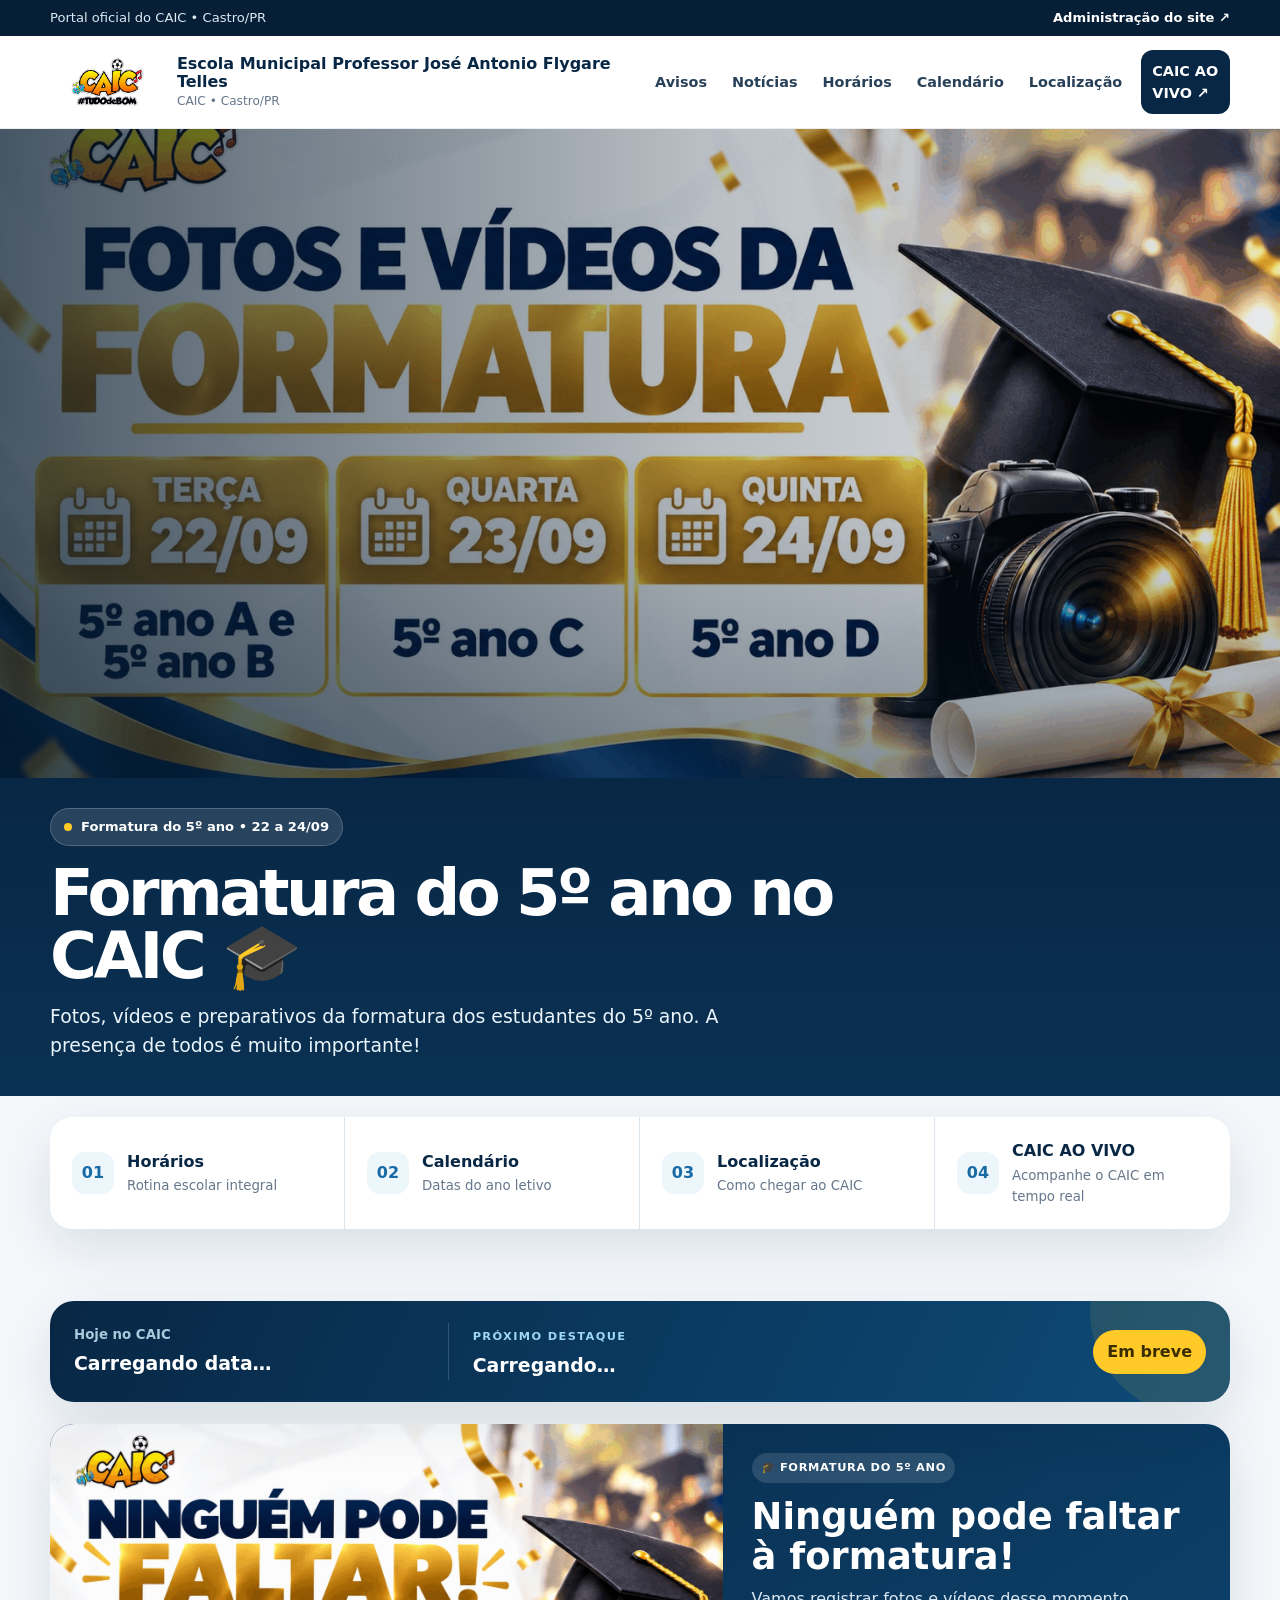
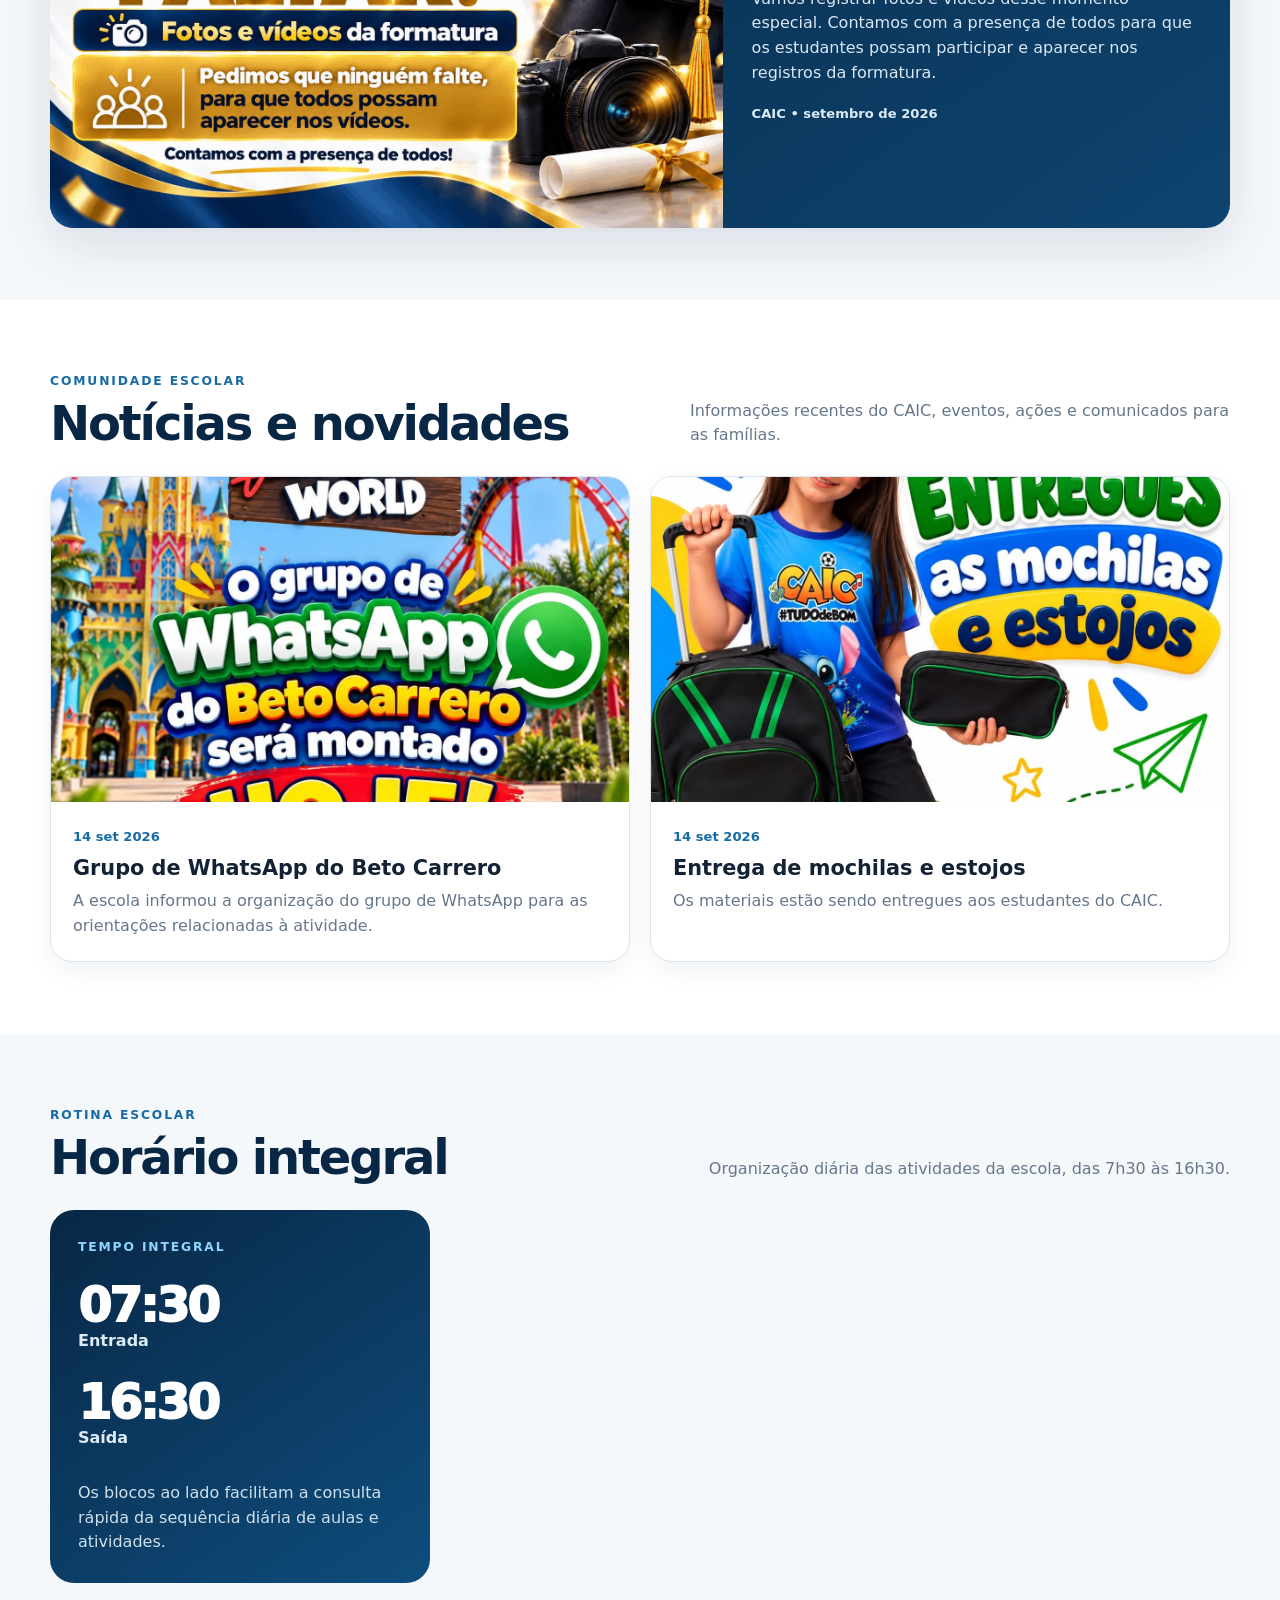
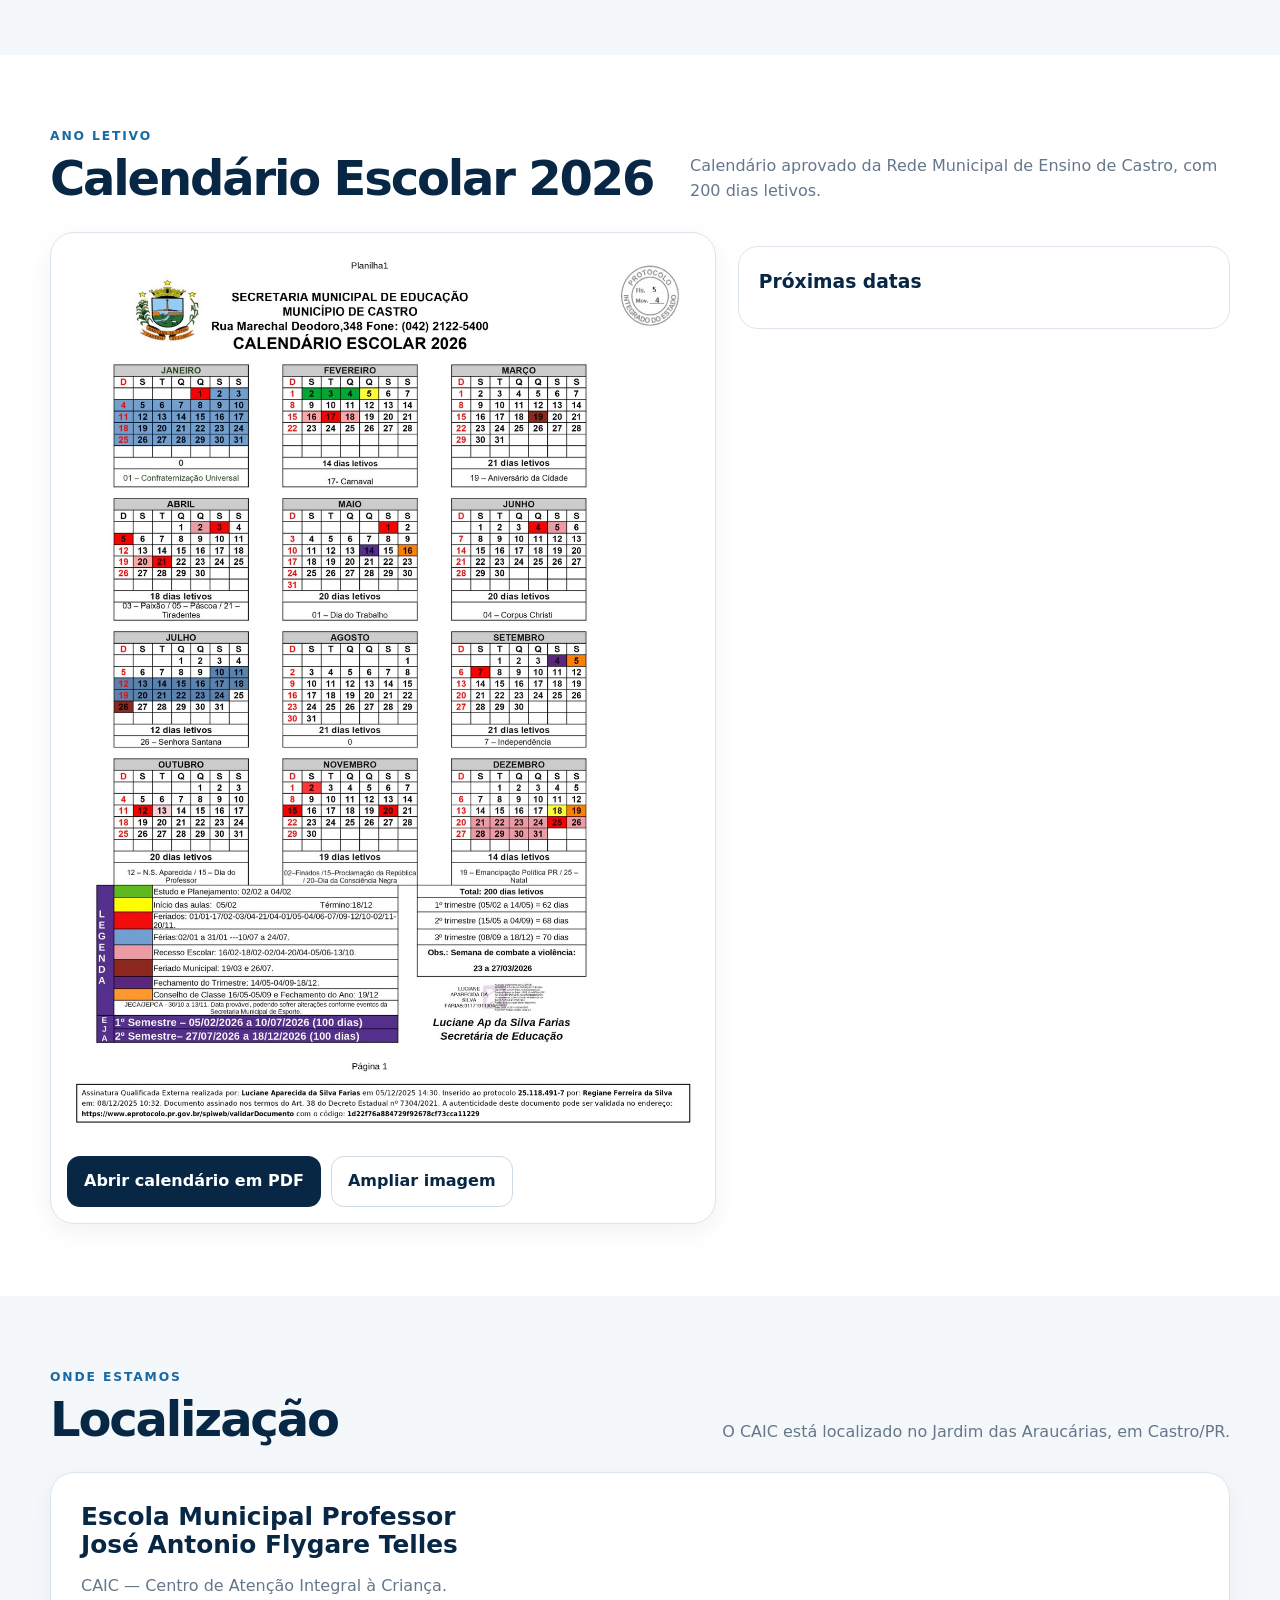
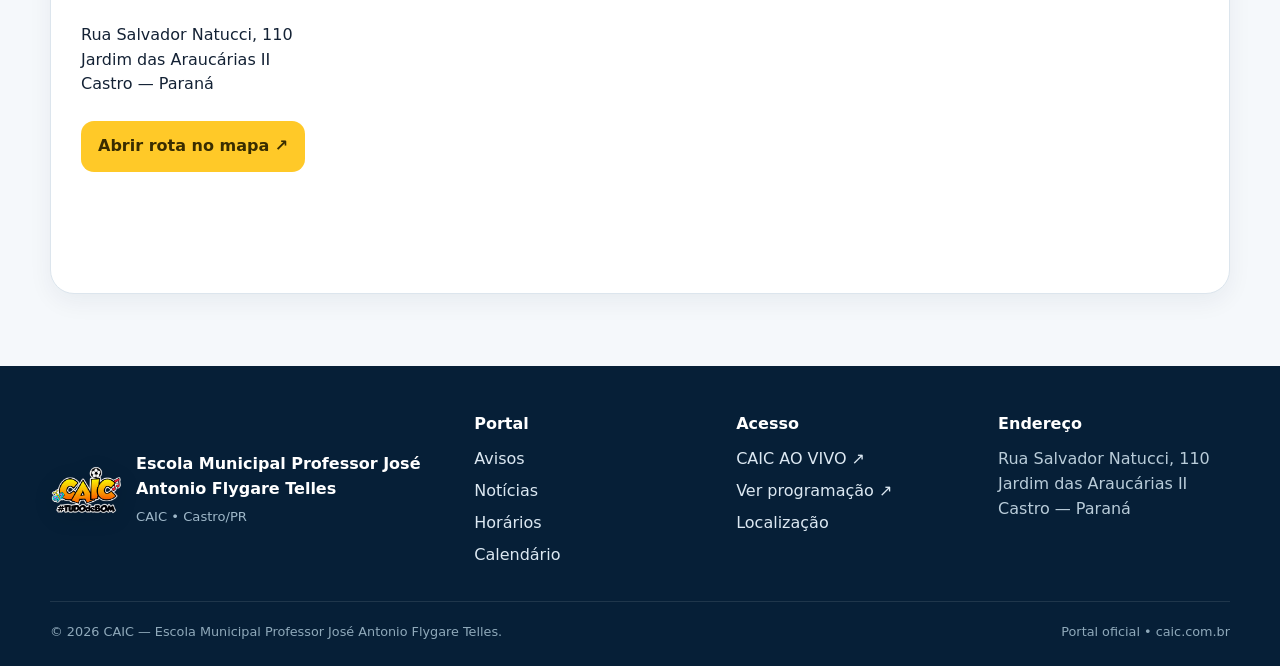
==== commit 94449490: "feat: add CMS gallery documents and editable menu" ====
--- a/index.html
+++ b/index.html
@@ -14,99 +14,38 @@
   <meta property="og:url" content="https://caic.com.br/">
   <meta property="og:image" content="https://caic.com.br/assets/fotos_e_v%C3%ADdeos_da_formatura.png">
   <title>Formatura do 5º ano | CAIC | Escola Municipal Professor José Antonio Flygare Telles</title>
-  <link rel="stylesheet" href="/assets/site-v3.css?v=1">
-  <script defer src="/assets/site-v3.js?v=1"></script>
+  <link rel="stylesheet" href="/assets/site-v3.css?v=2">
+  <link rel="stylesheet" href="/assets/site-cms-modules.css?v=1">
+  <script defer src="/assets/site-v3.js?v=2"></script>
 </head>
 <body>
   <div class="cms-loading" id="cmsLoading">Atualizando conteúdo…</div>
   <div class="topbar"><div class="container"><span>Portal oficial do CAIC • Castro/PR</span><a href="/admin/site.html">Administração do site ↗</a></div></div>
+  <header><nav class="container"><a class="brand" href="#inicio" aria-label="Início do site"><img src="/assets/logo-caic.png" alt="Logo CAIC"><span class="brand-copy"><strong id="schoolName">Escola Municipal Professor José Antonio Flygare Telles</strong><span id="schoolCity">CAIC • Castro/PR</span></span></a><button class="menu" aria-label="Abrir menu" aria-expanded="false">☰</button><div class="navlinks cms-editable" id="navLinks" data-cms-section="menu"><a href="#avisos">Avisos</a><a href="#noticias">Notícias</a><a href="#horarios">Horários</a><a href="#calendario">Calendário</a><a href="#localizacao">Localização</a><a class="panel-btn" href="/painel">CAIC AO VIVO ↗</a></div></nav></header>
 
-  <header>
-    <nav class="container">
-      <a class="brand" href="#inicio" aria-label="Início do site">
-        <img src="/assets/logo-caic.png" alt="Logo CAIC">
-        <span class="brand-copy"><strong id="schoolName">Escola Municipal Professor José Antonio Flygare Telles</strong><span id="schoolCity">CAIC • Castro/PR</span></span>
-      </a>
-      <button class="menu" aria-label="Abrir menu" aria-expanded="false">☰</button>
-      <div class="navlinks">
-        <a href="#avisos">Avisos</a><a href="#noticias">Notícias</a><a href="#horarios">Horários</a><a href="#calendario">Calendário</a><a href="#localizacao">Localização</a><a class="panel-btn" href="/painel">CAIC AO VIVO ↗</a>
-      </div>
-    </nav>
-  </header>
-
-  <section class="hero cms-editable" id="inicio" data-cms-section="hero">
-    <div class="hero-media" id="heroMedia">
-      <div class="hero-slide active" style="background-image:url('/assets/fotos_e_vídeos_da_formatura.png')"></div>
-      <div class="hero-slide" style="background-image:url('/assets/preparativos_da_formatura_do_5o_ano.png')"></div>
-      <div class="hero-slide" style="background-image:url('/assets/ninguém_pode_faltar_formatura_em_destaque.png')"></div>
-    </div>
-    <div class="hero-content"><div class="container">
-      <span class="eyebrow" id="heroEyebrow"><i></i> Formatura do 5º ano • 22 a 24/09</span>
-      <h1 id="heroTitle">Formatura do 5º ano no CAIC 🎓</h1>
-      <p id="heroText">Fotos, vídeos e preparativos da formatura dos estudantes do 5º ano. A presença de todos é muito importante!</p>
-    </div></div>
-  </section>
-
-  <div class="quick-wrap cms-editable" id="quickWrap" data-cms-section="quickLinks"><div class="container quick" id="quickLinks">
-    <a href="#horarios"><span class="quick-icon">01</span><span><b>Horários</b><small>Rotina escolar integral</small></span></a>
-    <a href="#calendario"><span class="quick-icon">02</span><span><b>Calendário</b><small>Datas do ano letivo</small></span></a>
-    <a href="#localizacao"><span class="quick-icon">03</span><span><b>Localização</b><small>Como chegar ao CAIC</small></span></a>
-    <a href="/painel"><span class="quick-icon">04</span><span><b>CAIC AO VIVO</b><small>Acompanhe o CAIC em tempo real</small></span></a>
-  </div></div>
+  <section class="hero cms-editable" id="inicio" data-cms-section="hero"><div class="hero-media" id="heroMedia"><div class="hero-slide active" style="background-image:url('/assets/fotos_e_vídeos_da_formatura.png')"></div><div class="hero-slide" style="background-image:url('/assets/preparativos_da_formatura_do_5o_ano.png')"></div><div class="hero-slide" style="background-image:url('/assets/ninguém_pode_faltar_formatura_em_destaque.png')"></div></div><div class="hero-content"><div class="container"><span class="eyebrow" id="heroEyebrow"><i></i> Formatura do 5º ano • 22 a 24/09</span><h1 id="heroTitle">Formatura do 5º ano no CAIC 🎓</h1><p id="heroText">Fotos, vídeos e preparativos da formatura dos estudantes do 5º ano. A presença de todos é muito importante!</p></div></div></section>
+  <div class="quick-wrap cms-editable" id="quickWrap" data-cms-section="quickLinks"><div class="container quick" id="quickLinks"><a href="#horarios"><span class="quick-icon">01</span><span><b>Horários</b><small>Rotina escolar integral</small></span></a><a href="#calendario"><span class="quick-icon">02</span><span><b>Calendário</b><small>Datas do ano letivo</small></span></a><a href="#localizacao"><span class="quick-icon">03</span><span><b>Localização</b><small>Como chegar ao CAIC</small></span></a><a href="/painel"><span class="quick-icon">04</span><span><b>CAIC AO VIVO</b><small>Acompanhe o CAIC em tempo real</small></span></a></div></div>
 
   <main>
-    <section class="section cms-editable" id="avisos" data-cms-section="featuredNotice"><div class="container">
-      <div class="today-card">
-        <div class="today-date"><small>Hoje no CAIC</small><strong id="todayDate">Carregando data…</strong></div>
-        <div class="today-next"><span class="label">Próximo destaque</span><b id="nextEventTitle">Carregando…</b><span id="nextEventDesc"></span></div>
-        <div class="today-badge" id="nextEventBadge">Em breve</div>
-      </div>
-      <article class="notice-main" id="featuredNotice">
-        <div class="notice-main-media" id="noticeMedia" data-image="/assets/ninguém_pode_faltar_formatura_em_destaque.png" data-alt="Ninguém pode faltar à formatura do 5º ano"><img id="noticeImage" src="/assets/ninguém_pode_faltar_formatura_em_destaque.png" alt="Ninguém pode faltar à formatura do 5º ano"></div>
-        <div class="notice-main-copy"><span class="tag" id="noticeTag">🎓 Formatura do 5º ano</span><h3 id="noticeTitle">Ninguém pode faltar à formatura!</h3><p id="noticeText">Vamos registrar fotos e vídeos desse momento especial. Contamos com a presença de todos para que os estudantes possam participar e aparecer nos registros da formatura.</p><div class="date" id="noticeDate">CAIC • setembro de 2026</div></div>
-      </article>
-    </div></section>
+    <section class="section cms-editable" id="avisos" data-cms-section="featuredNotice"><div class="container"><div class="today-card"><div class="today-date"><small>Hoje no CAIC</small><strong id="todayDate">Carregando data…</strong></div><div class="today-next"><span class="label">Próximo destaque</span><b id="nextEventTitle">Carregando…</b><span id="nextEventDesc"></span></div><div class="today-badge" id="nextEventBadge">Em breve</div></div><article class="notice-main" id="featuredNotice"><div class="notice-main-media" id="noticeMedia" data-image="/assets/ninguém_pode_faltar_formatura_em_destaque.png" data-alt="Ninguém pode faltar à formatura do 5º ano"><img id="noticeImage" src="/assets/ninguém_pode_faltar_formatura_em_destaque.png" alt="Ninguém pode faltar à formatura do 5º ano"></div><div class="notice-main-copy"><span class="tag" id="noticeTag">🎓 Formatura do 5º ano</span><h3 id="noticeTitle">Ninguém pode faltar à formatura!</h3><p id="noticeText">Vamos registrar fotos e vídeos desse momento especial. Contamos com a presença de todos para que os estudantes possam participar e aparecer nos registros da formatura.</p><div class="date" id="noticeDate">CAIC • setembro de 2026</div></div></article></div></section>
 
-    <section class="section alt cms-editable" id="noticias" data-cms-section="news"><div class="container">
-      <div class="section-head"><div><div class="kicker">Comunidade escolar</div><h2>Notícias e novidades</h2></div><p>Informações recentes do CAIC, eventos, ações e comunicados para as famílias.</p></div>
-      <div class="news-grid" id="newsGrid">
-        <article class="news"><div class="news-media" data-image="/assets/noticias/grupo-beto-carrero.webp"><img src="/assets/noticias/grupo-beto-carrero.webp" alt="Grupo de WhatsApp do Beto Carrero"></div><div class="news-body"><time>14 set 2026</time><h3>Grupo de WhatsApp do Beto Carrero</h3><p>A escola informou a organização do grupo de WhatsApp para as orientações relacionadas à atividade.</p></div></article>
-        <article class="news"><div class="news-media" data-image="/assets/noticias/mochilas-estojos.webp"><img src="/assets/noticias/mochilas-estojos.webp" alt="Entrega de mochilas e estojos"></div><div class="news-body"><time>14 set 2026</time><h3>Entrega de mochilas e estojos</h3><p>Os materiais estão sendo entregues aos estudantes do CAIC.</p></div></article>
-      </div>
-    </div></section>
+    <section class="section alt cms-editable" id="noticias" data-cms-section="news"><div class="container"><div class="section-head"><div><div class="kicker">Comunidade escolar</div><h2>Notícias e novidades</h2></div><p>Informações recentes do CAIC, eventos, ações e comunicados para as famílias.</p></div><div class="news-grid" id="newsGrid"><article class="news"><div class="news-media" data-image="/assets/noticias/grupo-beto-carrero.webp"><img src="/assets/noticias/grupo-beto-carrero.webp" alt="Grupo de WhatsApp do Beto Carrero"></div><div class="news-body"><time>14 set 2026</time><h3>Grupo de WhatsApp do Beto Carrero</h3><p>A escola informou a organização do grupo de WhatsApp para as orientações relacionadas à atividade.</p></div></article><article class="news"><div class="news-media" data-image="/assets/noticias/mochilas-estojos.webp"><img src="/assets/noticias/mochilas-estojos.webp" alt="Entrega de mochilas e estojos"></div><div class="news-body"><time>14 set 2026</time><h3>Entrega de mochilas e estojos</h3><p>Os materiais estão sendo entregues aos estudantes do CAIC.</p></div></article></div></div></section>
 
-    <section class="section cms-editable" id="horarios" data-cms-section="schedule"><div class="container">
-      <div class="section-head"><div><div class="kicker" id="scheduleKicker">Rotina escolar</div><h2 id="scheduleTitle">Horário integral</h2></div><p id="scheduleText">Organização diária das atividades da escola, das 7h30 às 16h30.</p></div>
-      <div class="schedule-wrap">
-        <aside class="schedule-summary"><div class="kicker">Tempo integral</div><div class="bigtime" id="entryTime">07:30</div><strong>Entrada</strong><div class="bigtime" id="exitTime">16:30</div><strong>Saída</strong><p>Os blocos ao lado facilitam a consulta rápida da sequência diária de aulas e atividades.</p></aside>
-        <div class="periods" id="periods"></div>
-      </div>
-    </div></section>
+    <section class="section cms-editable" id="galeria" data-cms-section="gallery" hidden><div class="container"><div class="section-head"><div><div class="kicker" id="galleryKicker">Nossa escola</div><h2 id="galleryTitle">Galeria</h2></div><p id="galleryText">Momentos e registros da comunidade escolar.</p></div><div class="gallery-grid" id="galleryGrid"></div></div></section>
 
-    <section class="section alt cms-editable" id="calendario" data-cms-section="calendar"><div class="container">
-      <div class="section-head"><div><div class="kicker" id="calendarKicker">Ano letivo</div><h2 id="calendarTitle">Calendário Escolar 2026</h2></div><p id="calendarText">Calendário aprovado da Rede Municipal de Ensino de Castro, com 200 dias letivos.</p></div>
-      <div class="calendar-layout">
-        <div class="calendar-card"><img id="calendarImage" src="/assets/calendario-2026.jpg" alt="Calendário Escolar Municipal de Castro 2026"><div class="calendar-actions"><a class="btn dark" id="calendarPdf" href="/docs/calendario-escolar-2026.pdf" target="_blank" rel="noopener">Abrir calendário em PDF</a><a class="btn outline" id="calendarZoom" href="/assets/calendario-2026.jpg" target="_blank">Ampliar imagem</a></div></div>
-        <div class="calendar-side"><div class="stat-grid" id="calendarStats"></div><div class="event-list"><h3>Próximas datas</h3><div id="eventList"></div></div></div>
-      </div>
-    </div></section>
+    <section class="section alt cms-editable" id="documentos" data-cms-section="documents" hidden><div class="container"><div class="section-head"><div><div class="kicker" id="documentsKicker">Arquivos públicos</div><h2 id="documentsTitle">Documentos</h2></div><p id="documentsText">Documentos e materiais para consulta da comunidade escolar.</p></div><div class="docs-grid" id="documentsGrid"></div></div></section>
 
-    <section class="section cms-editable" id="localizacao" data-cms-section="location"><div class="container">
-      <div class="section-head"><div><div class="kicker" id="locationKicker">Onde estamos</div><h2 id="locationTitle">Localização</h2></div><p id="locationText">O CAIC está localizado no Jardim das Araucárias, em Castro/PR.</p></div>
-      <div class="location"><div class="location-info"><h3 id="locationSchool">Escola Municipal Professor José Antonio Flygare Telles</h3><p id="locationDesc">CAIC — Centro de Atenção Integral à Criança.</p><div class="address" id="locationAddress">Rua Salvador Natucci, 110\nJardim das Araucárias II\nCastro — Paraná</div><a class="btn primary" id="locationRoute" href="https://www.google.com/maps/search/?api=1&query=Rua+Salvador+Natucci+110+Castro+PR" target="_blank" rel="noopener">Abrir rota no mapa ↗</a></div><iframe class="map" id="locationMap" loading="lazy" title="Mapa da localização do CAIC" referrerpolicy="no-referrer-when-downgrade" src="https://www.google.com/maps?q=Rua%20Salvador%20Natucci%20110%20Castro%20PR&output=embed"></iframe></div>
-    </div></section>
+    <section class="section cms-editable" id="horarios" data-cms-section="schedule"><div class="container"><div class="section-head"><div><div class="kicker" id="scheduleKicker">Rotina escolar</div><h2 id="scheduleTitle">Horário integral</h2></div><p id="scheduleText">Organização diária das atividades da escola, das 7h30 às 16h30.</p></div><div class="schedule-wrap"><aside class="schedule-summary"><div class="kicker">Tempo integral</div><div class="bigtime" id="entryTime">07:30</div><strong>Entrada</strong><div class="bigtime" id="exitTime">16:30</div><strong>Saída</strong><p>Os blocos ao lado facilitam a consulta rápida da sequência diária de aulas e atividades.</p></aside><div class="periods" id="periods"></div></div></div></section>
+
+    <section class="section alt cms-editable" id="calendario" data-cms-section="calendar"><div class="container"><div class="section-head"><div><div class="kicker" id="calendarKicker">Ano letivo</div><h2 id="calendarTitle">Calendário Escolar 2026</h2></div><p id="calendarText">Calendário aprovado da Rede Municipal de Ensino de Castro, com 200 dias letivos.</p></div><div class="calendar-layout"><div class="calendar-card"><img id="calendarImage" src="/assets/calendario-2026.jpg" alt="Calendário Escolar Municipal de Castro 2026"><div class="calendar-actions"><a class="btn dark" id="calendarPdf" href="/docs/calendario-escolar-2026.pdf" target="_blank" rel="noopener">Abrir calendário em PDF</a><a class="btn outline" id="calendarZoom" href="/assets/calendario-2026.jpg" target="_blank">Ampliar imagem</a></div></div><div class="calendar-side"><div class="stat-grid" id="calendarStats"></div><div class="event-list"><h3>Próximas datas</h3><div id="eventList"></div></div></div></div></div></section>
+
+    <section class="section cms-editable" id="localizacao" data-cms-section="location"><div class="container"><div class="section-head"><div><div class="kicker" id="locationKicker">Onde estamos</div><h2 id="locationTitle">Localização</h2></div><p id="locationText">O CAIC está localizado no Jardim das Araucárias, em Castro/PR.</p></div><div class="location"><div class="location-info"><h3 id="locationSchool">Escola Municipal Professor José Antonio Flygare Telles</h3><p id="locationDesc">CAIC — Centro de Atenção Integral à Criança.</p><div class="address" id="locationAddress">Rua Salvador Natucci, 110
+Jardim das Araucárias II
+Castro — Paraná</div><a class="btn primary" id="locationRoute" href="https://www.google.com/maps/search/?api=1&query=Rua+Salvador+Natucci+110+Castro+PR" target="_blank" rel="noopener">Abrir rota no mapa ↗</a></div><iframe class="map" id="locationMap" loading="lazy" title="Mapa da localização do CAIC" referrerpolicy="no-referrer-when-downgrade" src="https://www.google.com/maps?q=Rua%20Salvador%20Natucci%20110%20Castro%20PR&output=embed"></iframe></div></div></section>
   </main>
 
-  <footer class="cms-editable" data-cms-section="footer"><div class="container">
-    <div class="footer-grid">
-      <div class="footer-logo"><img src="/assets/logo-caic.png" alt="Logo CAIC"><div><strong id="footerSchool">Escola Municipal Professor José Antonio Flygare Telles</strong><span id="footerCity">CAIC • Castro/PR</span></div></div>
-      <div><div class="footer-title">Portal</div><div class="footer-links"><a href="#avisos">Avisos</a><a href="#noticias">Notícias</a><a href="#horarios">Horários</a><a href="#calendario">Calendário</a></div></div>
-      <div><div class="footer-title">Acesso</div><div class="footer-links"><a href="/painel">CAIC AO VIVO ↗</a><a href="/docs/calendario-escolar-2026.pdf" target="_blank">Ver programação ↗</a><a href="#localizacao">Localização</a></div></div>
-      <div><div class="footer-title">Endereço</div><div class="footer-contact" id="footerAddress">Rua Salvador Natucci, 110\nJardim das Araucárias II\nCastro — Paraná</div></div>
-    </div>
-    <div class="copyright"><span id="footerCopyright">© 2026 CAIC — Escola Municipal Professor José Antonio Flygare Telles.</span><span id="footerLabel">Portal oficial • caic.com.br</span></div>
-  </div></footer>
-
+  <footer class="cms-editable" data-cms-section="footer"><div class="container"><div class="footer-grid"><div class="footer-logo"><img src="/assets/logo-caic.png" alt="Logo CAIC"><div><strong id="footerSchool">Escola Municipal Professor José Antonio Flygare Telles</strong><span id="footerCity">CAIC • Castro/PR</span></div></div><div><div class="footer-title">Portal</div><div class="footer-links"><a href="#avisos">Avisos</a><a href="#noticias">Notícias</a><a href="#horarios">Horários</a><a href="#calendario">Calendário</a></div></div><div><div class="footer-title">Acesso</div><div class="footer-links"><a href="/painel">CAIC AO VIVO ↗</a><a href="/docs/calendario-escolar-2026.pdf" target="_blank">Ver programação ↗</a><a href="#localizacao">Localização</a></div></div><div><div class="footer-title">Endereço</div><div class="footer-contact" id="footerAddress">Rua Salvador Natucci, 110
+Jardim das Araucárias II
+Castro — Paraná</div></div></div><div class="copyright"><span id="footerCopyright">© 2026 CAIC — Escola Municipal Professor José Antonio Flygare Telles.</span><span id="footerLabel">Portal oficial • caic.com.br</span></div></div></footer>
   <div class="modal" id="modal" role="dialog" aria-modal="true" aria-hidden="true"><div class="modal-card"><button class="modal-close" aria-label="Fechar">×</button><div id="modalBody"></div></div></div>
-</body>
-</html>+</body></html>
--- a/assets/site-cms-modules.css
+++ b/assets/site-cms-modules.css
@@ -0,0 +1 @@
+.gallery-grid{display:grid;grid-template-columns:repeat(3,1fr);gap:14px}.gallery-item{position:relative;aspect-ratio:4/3;border-radius:19px;overflow:hidden;background:#eaf0f5;cursor:pointer;box-shadow:0 8px 22px rgba(8,39,69,.08)}.gallery-item img{width:100%;height:100%;object-fit:cover;transition:transform .25s}.gallery-item:hover img{transform:scale(1.035)}.gallery-caption{position:absolute;left:0;right:0;bottom:0;padding:30px 14px 12px;background:linear-gradient(transparent,rgba(4,25,44,.82));color:#fff;font-weight:800;font-size:.86rem}.docs-grid{display:grid;grid-template-columns:repeat(2,1fr);gap:14px}.doc-card{background:#fff;border:1px solid var(--line);border-radius:18px;padding:18px;display:grid;grid-template-columns:auto 1fr auto;gap:14px;align-items:center;box-shadow:0 8px 22px rgba(8,39,69,.05)}.doc-icon{width:46px;height:46px;border-radius:14px;background:#edf6fb;color:var(--blue);display:grid;place-items:center;font-weight:950}.doc-card h3{margin:0;color:var(--navy);font-size:1.03rem}.doc-card p{margin:4px 0 0;color:var(--muted);font-size:.86rem}.doc-card .btn{white-space:nowrap}@media(max-width:800px){.gallery-grid{grid-template-columns:1fr 1fr}.docs-grid{grid-template-columns:1fr}}@media(max-width:520px){.gallery-grid{grid-template-columns:1fr}.doc-card{grid-template-columns:auto 1fr}.doc-card .btn{grid-column:1/-1}}
